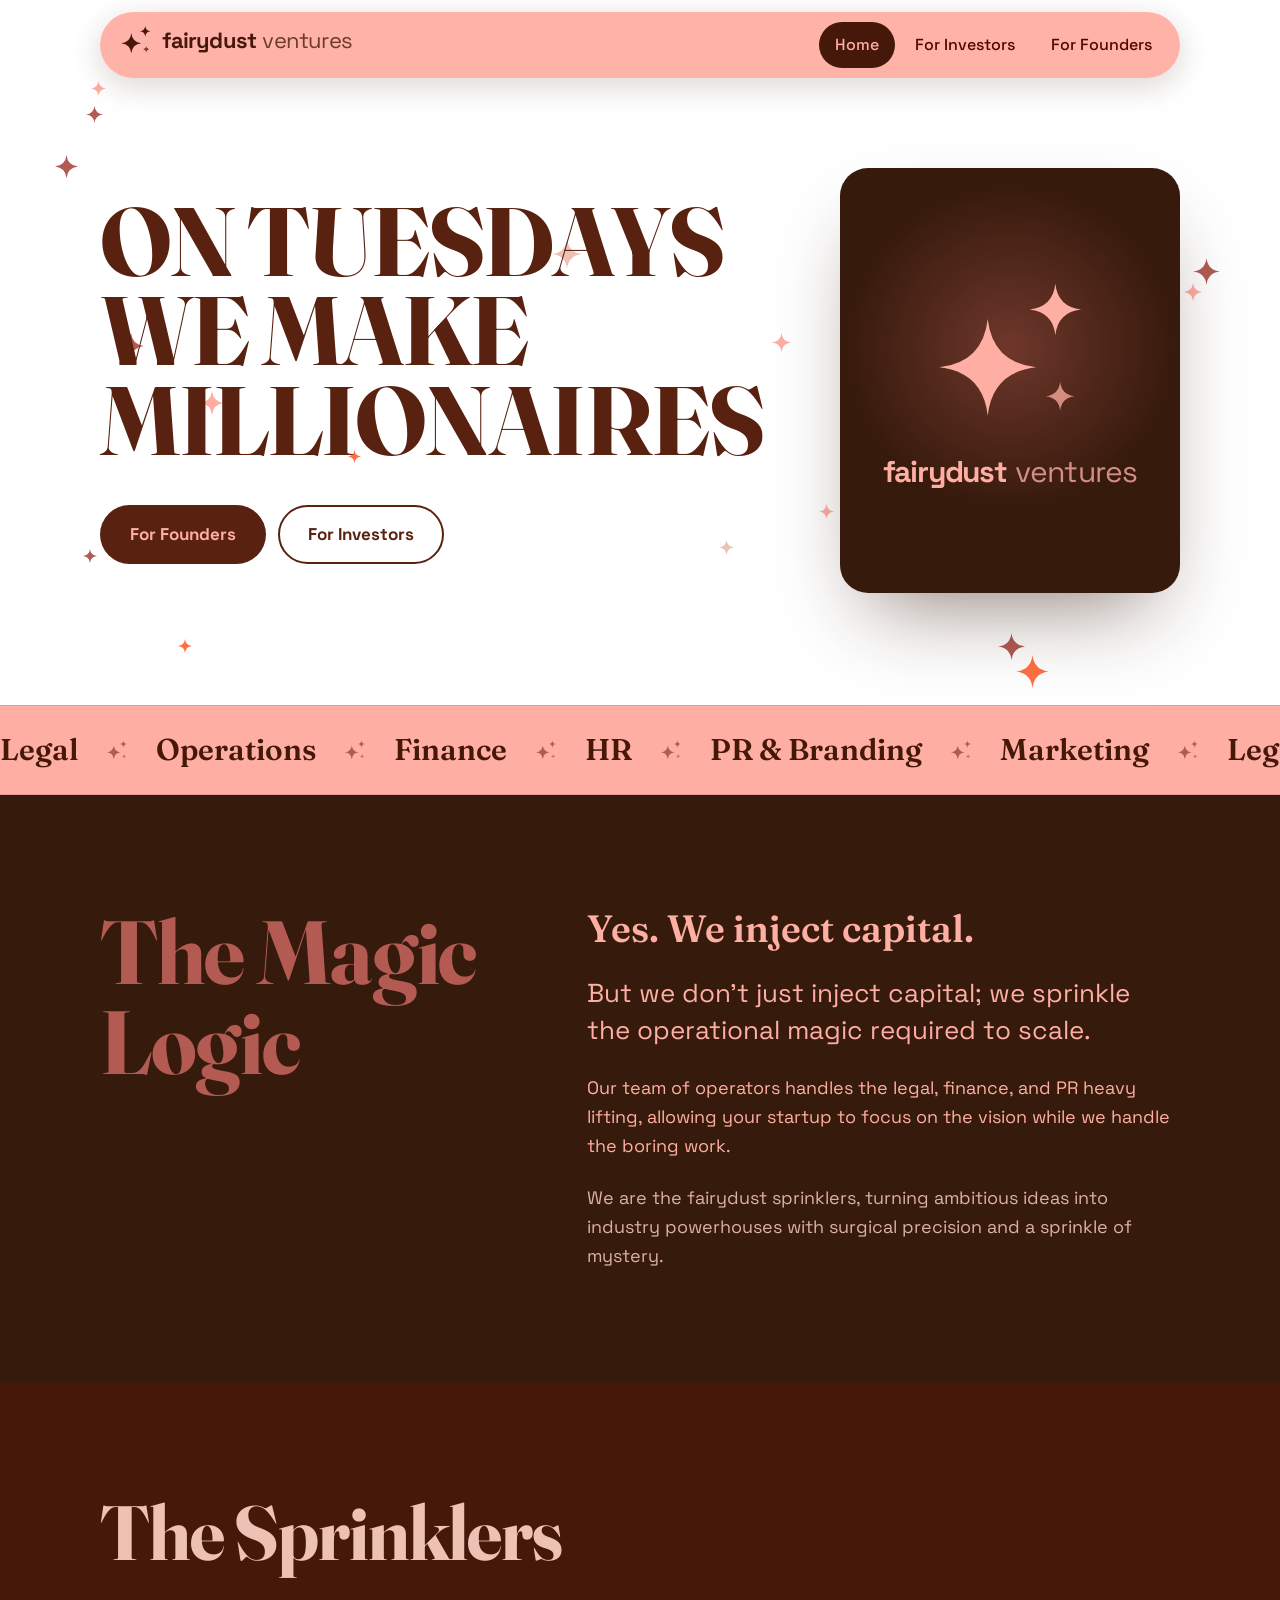
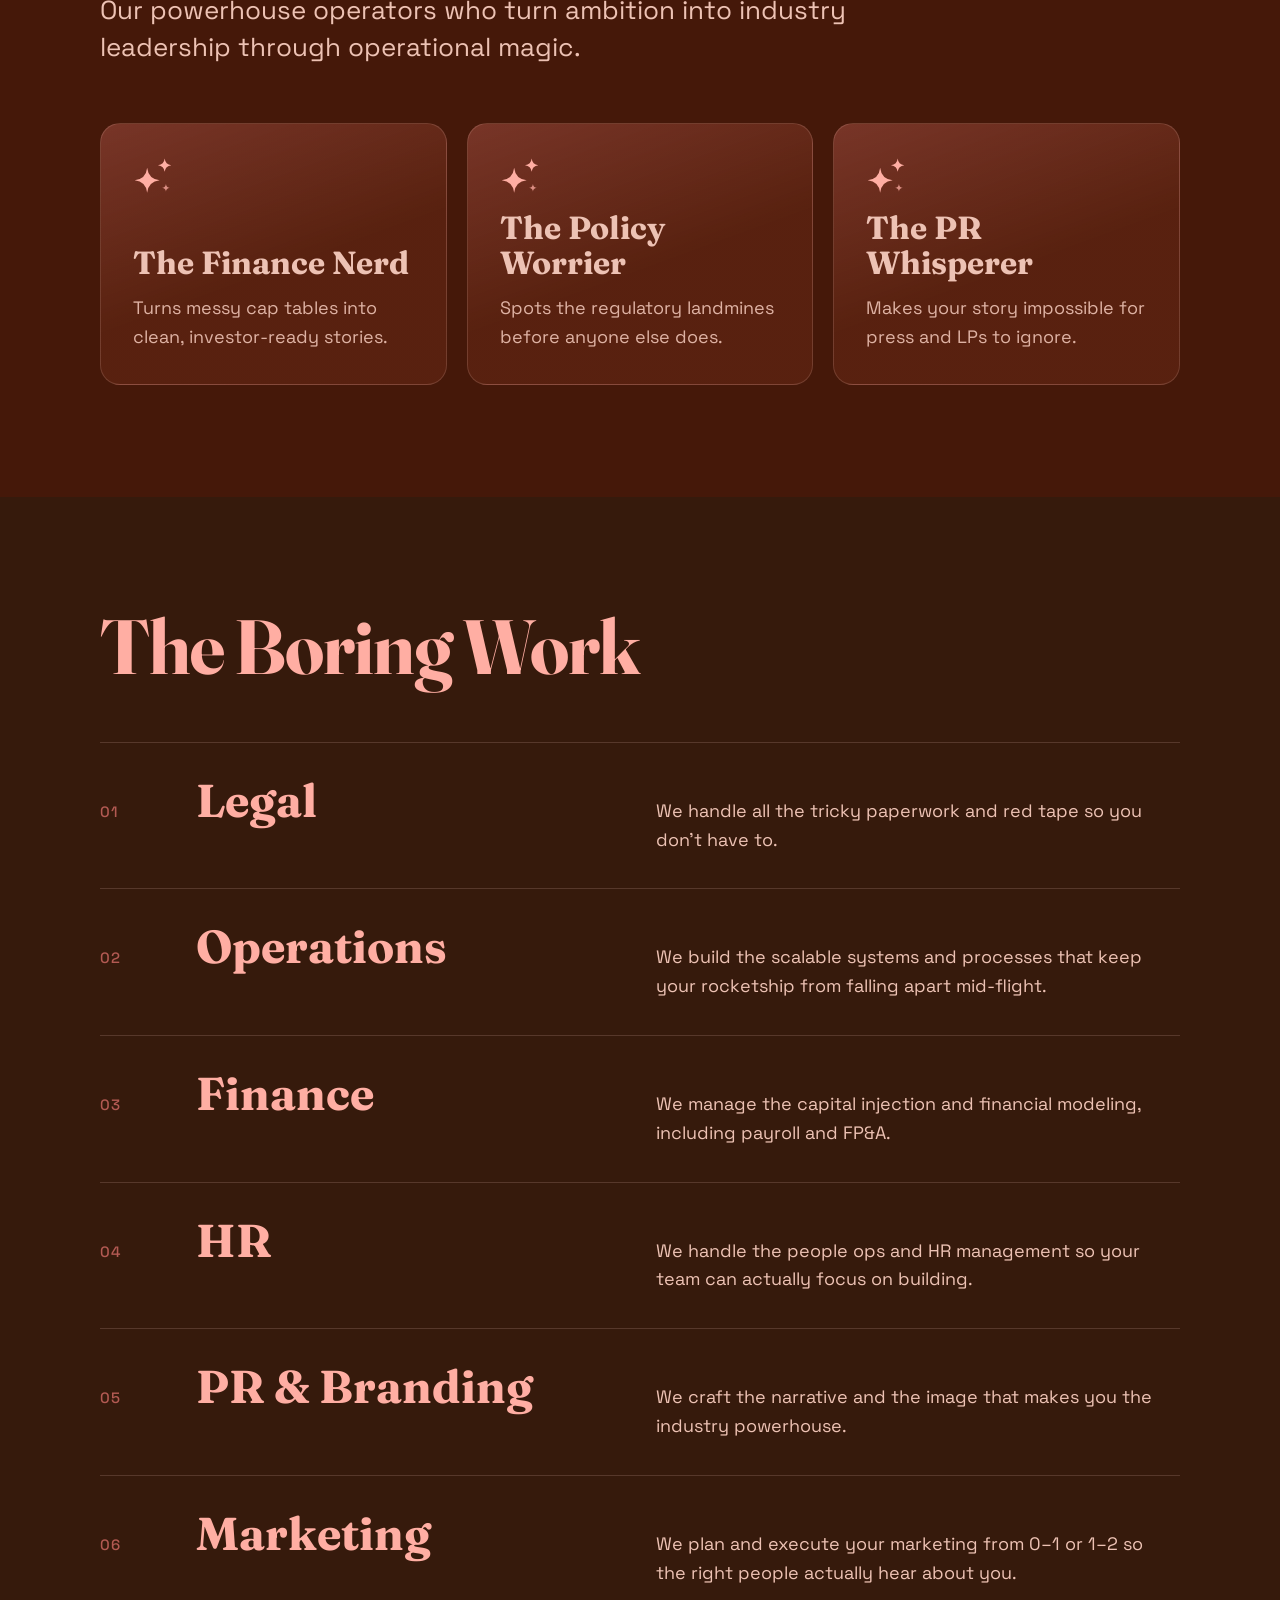
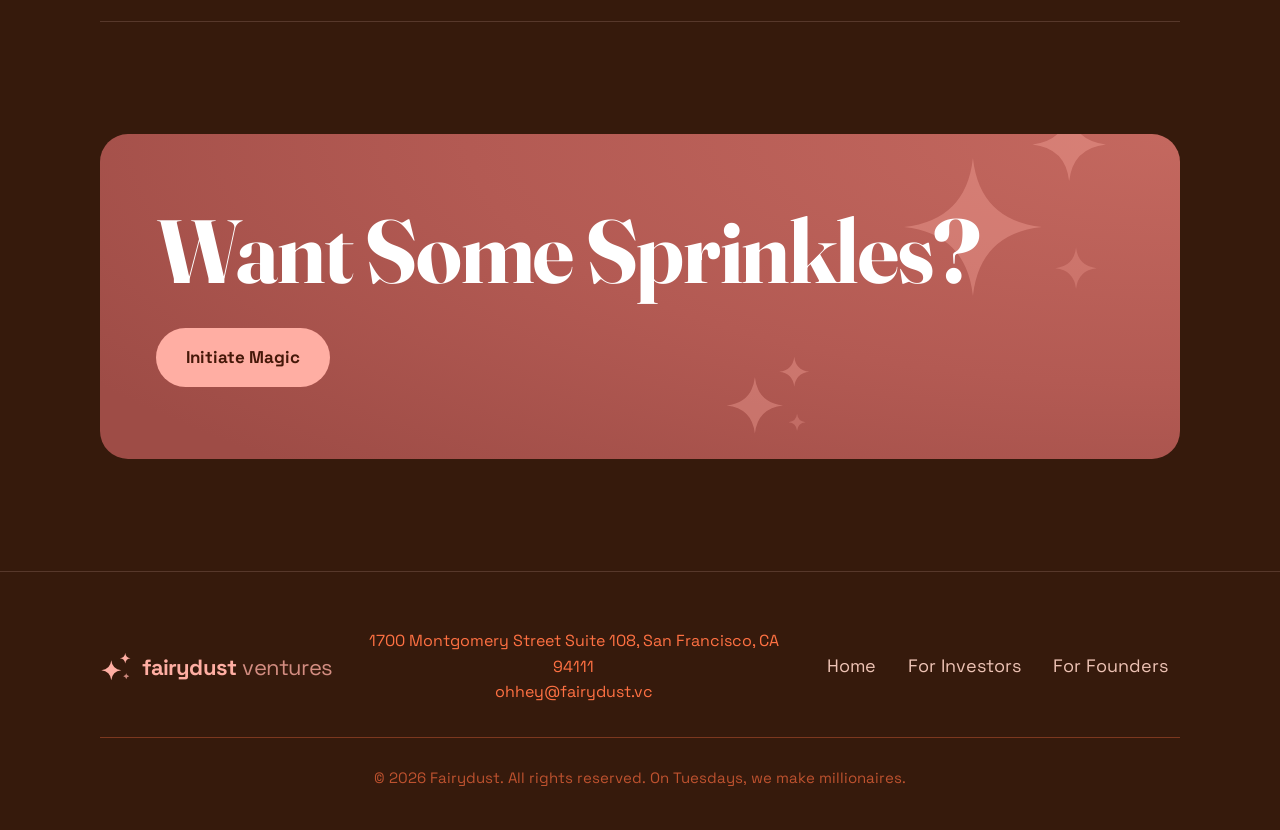
==== index.html @ a84d710e "Hero: replace decorative tile with a clear logo card Co-Authored-By: Claude Opus 5.5 <noreply@anthro" ====
<!doctype html>
<html lang="en">
<head>
  <meta charset="utf-8" />
  <meta name="viewport" content="width=device-width, initial-scale=1, viewport-fit=cover" />
  <title>Home | fairydust ventures</title>
  <meta name="description" content="On Tuesdays we make millionaires. We inject capital and sprinkle the operational magic required to scale." />
  <meta name="theme-color" content="#ffaea3" />
  <meta property="og:title" content="Home | fairydust ventures" />
  <meta property="og:description" content="On Tuesdays we make millionaires. We inject capital and sprinkle the operational magic required to scale." />
  <link rel="icon" href="favicon.svg?v=653e0fa5" type="image/svg+xml" />
  <link rel="apple-touch-icon" href="apple-touch-icon.png" />
  <link rel="preconnect" href="https://fonts.googleapis.com" />
  <link rel="preconnect" href="https://fonts.gstatic.com" crossorigin />
  <link href="https://fonts.googleapis.com/css2?family=Fraunces:opsz,wght,SOFT,WONK@9..144,600..700,0..100,0..1&family=Space+Grotesk:wght@400;500;700&display=swap" rel="stylesheet" />
  <link rel="stylesheet" href="styles.css?v=5635c90c" />
  <script>document.documentElement.classList.add("js")</script>
</head>
<body>
  <header class="nav">
    <div class="wrap">
      <div class="nav-pill">
        <a href="/" aria-label="fairydust ventures home"><span class="logo"><svg class="mark" viewBox="0 0 48 48" fill="currentColor" aria-hidden="true"><path d="M17 14Q18.50 27.50 32 29Q18.50 30.50 17 44Q15.50 30.50 2 29Q15.50 27.50 17 14Z"/><path d="M38 3Q38.80 10.20 46 11Q38.80 11.80 38 19Q37.20 11.80 30 11Q37.20 10.20 38 3Z"/><path d="M39.5 33.5Q39.95 37.55 44.0 38Q39.95 38.45 39.5 42.5Q39.05 38.45 35.0 38Q39.05 37.55 39.5 33.5Z" opacity=".75"/></svg><span class="wm">fairydust<span class="wm-v">ventures</span></span></span></a>
        <button class="menu-toggle" aria-label="Open menu" aria-expanded="false" aria-controls="menu"><svg viewBox="0 0 24 24" fill="none" stroke="currentColor" stroke-width="2.2" stroke-linecap="round" aria-hidden="true"><path d="M4 7h16M4 12h16M4 17h16"/></svg></button>
        <nav class="nav-links" id="menu">
          <a href="/" aria-current="page">Home</a>
          <a href="investors">For Investors</a>
          <a href="founders">For Founders</a>
        </nav>
      </div>
    </div>
  </header>

  <main>
    <section class="hero" data-sparkle>
      <div class="hero-sparkles" aria-hidden="true"><span class="hs" style="left:6.5%;top:77.9%;--s:14px;--c:var(--rose);--d:7.1s;--dl:-1.5s;--dx:-12px;--dy:-15px"><svg viewBox="-10 -10 20 20" fill="currentColor"><path d="M0 -10Q1.00 -1.00 10 0Q1.00 1.00 0 10Q-1.00 1.00 -10 0Q-1.00 -1.00 0 -10Z"/></svg></span><span class="hs" style="left:6.7%;top:15.1%;--s:17px;--c:var(--rose);--d:5.8s;--dl:-2.8s;--dx:13px;--dy:-21px"><svg viewBox="-10 -10 20 20" fill="currentColor"><path d="M0 -10Q1.00 -1.00 10 0Q1.00 1.00 0 10Q-1.00 1.00 -10 0Q-1.00 -1.00 0 -10Z"/></svg></span><span class="hs" style="left:15.6%;top:55.4%;--s:24px;--c:var(--pink);--d:3.9s;--dl:-4.0s;--dx:-9px;--dy:-20px"><svg viewBox="-10 -10 20 20" fill="currentColor"><path d="M0 -10Q1.00 -1.00 10 0Q1.00 1.00 0 10Q-1.00 1.00 -10 0Q-1.00 -1.00 0 -10Z"/></svg></span><span class="hs" style="left:79.3%;top:65.2%;--s:21px;--c:var(--orange);--d:5.4s;--dl:-6.5s;--dx:-4px;--dy:-18px"><svg viewBox="-10 -10 20 20" fill="currentColor"><path d="M0 -10Q1.00 -1.00 10 0Q1.00 1.00 0 10Q-1.00 1.00 -10 0Q-1.00 -1.00 0 -10Z"/></svg></span><span class="hs" style="left:88.5%;top:51.3%;--s:31px;--c:var(--blush);--d:4.7s;--dl:-6.9s;--dx:-11px;--dy:-15px"><svg viewBox="-10 -10 20 20" fill="currentColor"><path d="M0 -10Q1.00 -1.00 10 0Q1.00 1.00 0 10Q-1.00 1.00 -10 0Q-1.00 -1.00 0 -10Z"/></svg></span><span class="hs" style="left:13.9%;top:90.6%;--s:14px;--c:var(--orange);--d:4.9s;--dl:-2.5s;--dx:-0px;--dy:-9px"><svg viewBox="-10 -10 20 20" fill="currentColor"><path d="M0 -10Q1.00 -1.00 10 0Q1.00 1.00 0 10Q-1.00 1.00 -10 0Q-1.00 -1.00 0 -10Z"/></svg></span><span class="hs" style="left:27.2%;top:63.8%;--s:13px;--c:var(--orange);--d:6.1s;--dl:-7.0s;--dx:9px;--dy:-17px"><svg viewBox="-10 -10 20 20" fill="currentColor"><path d="M0 -10Q1.00 -1.00 10 0Q1.00 1.00 0 10Q-1.00 1.00 -10 0Q-1.00 -1.00 0 -10Z"/></svg></span><span class="hs" style="left:83.8%;top:36.0%;--s:25px;--c:var(--blush);--d:3.7s;--dl:-5.4s;--dx:-10px;--dy:-18px"><svg viewBox="-10 -10 20 20" fill="currentColor"><path d="M0 -10Q1.00 -1.00 10 0Q1.00 1.00 0 10Q-1.00 1.00 -10 0Q-1.00 -1.00 0 -10Z"/></svg></span><span class="hs" style="left:92.5%;top:40.1%;--s:18px;--c:var(--pink);--d:6.8s;--dl:-6.0s;--dx:-6px;--dy:-15px"><svg viewBox="-10 -10 20 20" fill="currentColor"><path d="M0 -10Q1.00 -1.00 10 0Q1.00 1.00 0 10Q-1.00 1.00 -10 0Q-1.00 -1.00 0 -10Z"/></svg></span><span class="hs" style="left:7.1%;top:11.5%;--s:15px;--c:var(--pink);--d:3.5s;--dl:-5.8s;--dx:-9px;--dy:-17px"><svg viewBox="-10 -10 20 20" fill="currentColor"><path d="M0 -10Q1.00 -1.00 10 0Q1.00 1.00 0 10Q-1.00 1.00 -10 0Q-1.00 -1.00 0 -10Z"/></svg></span><span class="hs" style="left:78.0%;top:89.8%;--s:27px;--c:var(--rose);--d:5.3s;--dl:-6.1s;--dx:13px;--dy:-11px"><svg viewBox="-10 -10 20 20" fill="currentColor"><path d="M0 -10Q1.00 -1.00 10 0Q1.00 1.00 0 10Q-1.00 1.00 -10 0Q-1.00 -1.00 0 -10Z"/></svg></span><span class="hs" style="left:72.1%;top:61.1%;--s:13px;--c:var(--rose);--d:7.4s;--dl:-3.1s;--dx:-11px;--dy:-12px"><svg viewBox="-10 -10 20 20" fill="currentColor"><path d="M0 -10Q1.00 -1.00 10 0Q1.00 1.00 0 10Q-1.00 1.00 -10 0Q-1.00 -1.00 0 -10Z"/></svg></span><span class="hs" style="left:79.4%;top:59.2%;--s:14px;--c:var(--pink);--d:6.0s;--dl:-1.0s;--dx:-7px;--dy:-16px"><svg viewBox="-10 -10 20 20" fill="currentColor"><path d="M0 -10Q1.00 -1.00 10 0Q1.00 1.00 0 10Q-1.00 1.00 -10 0Q-1.00 -1.00 0 -10Z"/></svg></span><span class="hs" style="left:60.3%;top:47.2%;--s:19px;--c:var(--pink);--d:3.9s;--dl:-2.4s;--dx:-7px;--dy:-9px"><svg viewBox="-10 -10 20 20" fill="currentColor"><path d="M0 -10Q1.00 -1.00 10 0Q1.00 1.00 0 10Q-1.00 1.00 -10 0Q-1.00 -1.00 0 -10Z"/></svg></span><span class="hs" style="left:93.2%;top:36.6%;--s:27px;--c:var(--rose);--d:6.5s;--dl:-2.1s;--dx:4px;--dy:-21px"><svg viewBox="-10 -10 20 20" fill="currentColor"><path d="M0 -10Q1.00 -1.00 10 0Q1.00 1.00 0 10Q-1.00 1.00 -10 0Q-1.00 -1.00 0 -10Z"/></svg></span><span class="hs" style="left:77.3%;top:73.5%;--s:24px;--c:var(--orange);--d:6.0s;--dl:-4.3s;--dx:8px;--dy:-10px"><svg viewBox="-10 -10 20 20" fill="currentColor"><path d="M0 -10Q1.00 -1.00 10 0Q1.00 1.00 0 10Q-1.00 1.00 -10 0Q-1.00 -1.00 0 -10Z"/></svg></span><span class="hs" style="left:4.3%;top:22.0%;--s:23px;--c:var(--rose);--d:7.5s;--dl:-5.5s;--dx:-1px;--dy:-19px"><svg viewBox="-10 -10 20 20" fill="currentColor"><path d="M0 -10Q1.00 -1.00 10 0Q1.00 1.00 0 10Q-1.00 1.00 -10 0Q-1.00 -1.00 0 -10Z"/></svg></span><span class="hs" style="left:79.4%;top:92.9%;--s:33px;--c:var(--orange);--d:3.8s;--dl:-0.7s;--dx:-1px;--dy:-17px"><svg viewBox="-10 -10 20 20" fill="currentColor"><path d="M0 -10Q1.00 -1.00 10 0Q1.00 1.00 0 10Q-1.00 1.00 -10 0Q-1.00 -1.00 0 -10Z"/></svg></span><span class="hs" style="left:9.2%;top:47.2%;--s:26px;--c:var(--rose);--d:6.8s;--dl:-0.8s;--dx:-3px;--dy:-11px"><svg viewBox="-10 -10 20 20" fill="currentColor"><path d="M0 -10Q1.00 -1.00 10 0Q1.00 1.00 0 10Q-1.00 1.00 -10 0Q-1.00 -1.00 0 -10Z"/></svg></span><span class="hs" style="left:43.1%;top:33.9%;--s:30px;--c:var(--blush);--d:5.4s;--dl:-5.2s;--dx:-12px;--dy:-19px"><svg viewBox="-10 -10 20 20" fill="currentColor"><path d="M0 -10Q1.00 -1.00 10 0Q1.00 1.00 0 10Q-1.00 1.00 -10 0Q-1.00 -1.00 0 -10Z"/></svg></span><span class="hs" style="left:56.2%;top:76.6%;--s:15px;--c:var(--blush);--d:6.1s;--dl:-2.5s;--dx:1px;--dy:-20px"><svg viewBox="-10 -10 20 20" fill="currentColor"><path d="M0 -10Q1.00 -1.00 10 0Q1.00 1.00 0 10Q-1.00 1.00 -10 0Q-1.00 -1.00 0 -10Z"/></svg></span><span class="hs" style="left:64.0%;top:71.5%;--s:15px;--c:var(--pink);--d:6.8s;--dl:-1.5s;--dx:-7px;--dy:-17px"><svg viewBox="-10 -10 20 20" fill="currentColor"><path d="M0 -10Q1.00 -1.00 10 0Q1.00 1.00 0 10Q-1.00 1.00 -10 0Q-1.00 -1.00 0 -10Z"/></svg></span></div>
      <div class="wrap hero-grid">
        <div class="hero-copy">
          <h1>On Tuesdays<br />we make<br /><span class="shimmer">millionaires</span></h1>
          <div class="hero-ctas">
            <a href="founders" class="btn btn-brown">For Founders</a>
            <a href="investors" class="btn btn-outline">For Investors</a>
          </div>
        </div>
        <div class="hero-mark" aria-hidden="true">
          <span class="mark-lg"><svg class="mark" viewBox="0 0 48 48" fill="currentColor" aria-hidden="true"><path d="M17 14Q18.50 27.50 32 29Q18.50 30.50 17 44Q15.50 30.50 2 29Q15.50 27.50 17 14Z"/><path d="M38 3Q38.80 10.20 46 11Q38.80 11.80 38 19Q37.20 11.80 30 11Q37.20 10.20 38 3Z"/><path d="M39.5 33.5Q39.95 37.55 44.0 38Q39.95 38.45 39.5 42.5Q39.05 38.45 35.0 38Q39.05 37.55 39.5 33.5Z" opacity=".75"/></svg></span>
          <span class="wordmark-lg"><span class="wm">fairydust<span class="wm-v">ventures</span></span></span>
        </div>
      </div>
    </section>

    <div class="marquee" aria-hidden="true"><div class="marquee-track"><span>Legal</span><i><svg class="mark" viewBox="0 0 48 48" fill="currentColor" aria-hidden="true"><path d="M17 14Q18.50 27.50 32 29Q18.50 30.50 17 44Q15.50 30.50 2 29Q15.50 27.50 17 14Z"/><path d="M38 3Q38.80 10.20 46 11Q38.80 11.80 38 19Q37.20 11.80 30 11Q37.20 10.20 38 3Z"/><path d="M39.5 33.5Q39.95 37.55 44.0 38Q39.95 38.45 39.5 42.5Q39.05 38.45 35.0 38Q39.05 37.55 39.5 33.5Z" opacity=".75"/></svg></i><span>Operations</span><i><svg class="mark" viewBox="0 0 48 48" fill="currentColor" aria-hidden="true"><path d="M17 14Q18.50 27.50 32 29Q18.50 30.50 17 44Q15.50 30.50 2 29Q15.50 27.50 17 14Z"/><path d="M38 3Q38.80 10.20 46 11Q38.80 11.80 38 19Q37.20 11.80 30 11Q37.20 10.20 38 3Z"/><path d="M39.5 33.5Q39.95 37.55 44.0 38Q39.95 38.45 39.5 42.5Q39.05 38.45 35.0 38Q39.05 37.55 39.5 33.5Z" opacity=".75"/></svg></i><span>Finance</span><i><svg class="mark" viewBox="0 0 48 48" fill="currentColor" aria-hidden="true"><path d="M17 14Q18.50 27.50 32 29Q18.50 30.50 17 44Q15.50 30.50 2 29Q15.50 27.50 17 14Z"/><path d="M38 3Q38.80 10.20 46 11Q38.80 11.80 38 19Q37.20 11.80 30 11Q37.20 10.20 38 3Z"/><path d="M39.5 33.5Q39.95 37.55 44.0 38Q39.95 38.45 39.5 42.5Q39.05 38.45 35.0 38Q39.05 37.55 39.5 33.5Z" opacity=".75"/></svg></i><span>HR</span><i><svg class="mark" viewBox="0 0 48 48" fill="currentColor" aria-hidden="true"><path d="M17 14Q18.50 27.50 32 29Q18.50 30.50 17 44Q15.50 30.50 2 29Q15.50 27.50 17 14Z"/><path d="M38 3Q38.80 10.20 46 11Q38.80 11.80 38 19Q37.20 11.80 30 11Q37.20 10.20 38 3Z"/><path d="M39.5 33.5Q39.95 37.55 44.0 38Q39.95 38.45 39.5 42.5Q39.05 38.45 35.0 38Q39.05 37.55 39.5 33.5Z" opacity=".75"/></svg></i><span>PR &amp; Branding</span><i><svg class="mark" viewBox="0 0 48 48" fill="currentColor" aria-hidden="true"><path d="M17 14Q18.50 27.50 32 29Q18.50 30.50 17 44Q15.50 30.50 2 29Q15.50 27.50 17 14Z"/><path d="M38 3Q38.80 10.20 46 11Q38.80 11.80 38 19Q37.20 11.80 30 11Q37.20 10.20 38 3Z"/><path d="M39.5 33.5Q39.95 37.55 44.0 38Q39.95 38.45 39.5 42.5Q39.05 38.45 35.0 38Q39.05 37.55 39.5 33.5Z" opacity=".75"/></svg></i><span>Marketing</span><i><svg class="mark" viewBox="0 0 48 48" fill="currentColor" aria-hidden="true"><path d="M17 14Q18.50 27.50 32 29Q18.50 30.50 17 44Q15.50 30.50 2 29Q15.50 27.50 17 14Z"/><path d="M38 3Q38.80 10.20 46 11Q38.80 11.80 38 19Q37.20 11.80 30 11Q37.20 10.20 38 3Z"/><path d="M39.5 33.5Q39.95 37.55 44.0 38Q39.95 38.45 39.5 42.5Q39.05 38.45 35.0 38Q39.05 37.55 39.5 33.5Z" opacity=".75"/></svg></i><span>Legal</span><i><svg class="mark" viewBox="0 0 48 48" fill="currentColor" aria-hidden="true"><path d="M17 14Q18.50 27.50 32 29Q18.50 30.50 17 44Q15.50 30.50 2 29Q15.50 27.50 17 14Z"/><path d="M38 3Q38.80 10.20 46 11Q38.80 11.80 38 19Q37.20 11.80 30 11Q37.20 10.20 38 3Z"/><path d="M39.5 33.5Q39.95 37.55 44.0 38Q39.95 38.45 39.5 42.5Q39.05 38.45 35.0 38Q39.05 37.55 39.5 33.5Z" opacity=".75"/></svg></i><span>Operations</span><i><svg class="mark" viewBox="0 0 48 48" fill="currentColor" aria-hidden="true"><path d="M17 14Q18.50 27.50 32 29Q18.50 30.50 17 44Q15.50 30.50 2 29Q15.50 27.50 17 14Z"/><path d="M38 3Q38.80 10.20 46 11Q38.80 11.80 38 19Q37.20 11.80 30 11Q37.20 10.20 38 3Z"/><path d="M39.5 33.5Q39.95 37.55 44.0 38Q39.95 38.45 39.5 42.5Q39.05 38.45 35.0 38Q39.05 37.55 39.5 33.5Z" opacity=".75"/></svg></i><span>Finance</span><i><svg class="mark" viewBox="0 0 48 48" fill="currentColor" aria-hidden="true"><path d="M17 14Q18.50 27.50 32 29Q18.50 30.50 17 44Q15.50 30.50 2 29Q15.50 27.50 17 14Z"/><path d="M38 3Q38.80 10.20 46 11Q38.80 11.80 38 19Q37.20 11.80 30 11Q37.20 10.20 38 3Z"/><path d="M39.5 33.5Q39.95 37.55 44.0 38Q39.95 38.45 39.5 42.5Q39.05 38.45 35.0 38Q39.05 37.55 39.5 33.5Z" opacity=".75"/></svg></i><span>HR</span><i><svg class="mark" viewBox="0 0 48 48" fill="currentColor" aria-hidden="true"><path d="M17 14Q18.50 27.50 32 29Q18.50 30.50 17 44Q15.50 30.50 2 29Q15.50 27.50 17 14Z"/><path d="M38 3Q38.80 10.20 46 11Q38.80 11.80 38 19Q37.20 11.80 30 11Q37.20 10.20 38 3Z"/><path d="M39.5 33.5Q39.95 37.55 44.0 38Q39.95 38.45 39.5 42.5Q39.05 38.45 35.0 38Q39.05 37.55 39.5 33.5Z" opacity=".75"/></svg></i><span>PR &amp; Branding</span><i><svg class="mark" viewBox="0 0 48 48" fill="currentColor" aria-hidden="true"><path d="M17 14Q18.50 27.50 32 29Q18.50 30.50 17 44Q15.50 30.50 2 29Q15.50 27.50 17 14Z"/><path d="M38 3Q38.80 10.20 46 11Q38.80 11.80 38 19Q37.20 11.80 30 11Q37.20 10.20 38 3Z"/><path d="M39.5 33.5Q39.95 37.55 44.0 38Q39.95 38.45 39.5 42.5Q39.05 38.45 35.0 38Q39.05 37.55 39.5 33.5Z" opacity=".75"/></svg></i><span>Marketing</span><i><svg class="mark" viewBox="0 0 48 48" fill="currentColor" aria-hidden="true"><path d="M17 14Q18.50 27.50 32 29Q18.50 30.50 17 44Q15.50 30.50 2 29Q15.50 27.50 17 14Z"/><path d="M38 3Q38.80 10.20 46 11Q38.80 11.80 38 19Q37.20 11.80 30 11Q37.20 10.20 38 3Z"/><path d="M39.5 33.5Q39.95 37.55 44.0 38Q39.95 38.45 39.5 42.5Q39.05 38.45 35.0 38Q39.05 37.55 39.5 33.5Z" opacity=".75"/></svg></i><span>Legal</span><i><svg class="mark" viewBox="0 0 48 48" fill="currentColor" aria-hidden="true"><path d="M17 14Q18.50 27.50 32 29Q18.50 30.50 17 44Q15.50 30.50 2 29Q15.50 27.50 17 14Z"/><path d="M38 3Q38.80 10.20 46 11Q38.80 11.80 38 19Q37.20 11.80 30 11Q37.20 10.20 38 3Z"/><path d="M39.5 33.5Q39.95 37.55 44.0 38Q39.95 38.45 39.5 42.5Q39.05 38.45 35.0 38Q39.05 37.55 39.5 33.5Z" opacity=".75"/></svg></i><span>Operations</span><i><svg class="mark" viewBox="0 0 48 48" fill="currentColor" aria-hidden="true"><path d="M17 14Q18.50 27.50 32 29Q18.50 30.50 17 44Q15.50 30.50 2 29Q15.50 27.50 17 14Z"/><path d="M38 3Q38.80 10.20 46 11Q38.80 11.80 38 19Q37.20 11.80 30 11Q37.20 10.20 38 3Z"/><path d="M39.5 33.5Q39.95 37.55 44.0 38Q39.95 38.45 39.5 42.5Q39.05 38.45 35.0 38Q39.05 37.55 39.5 33.5Z" opacity=".75"/></svg></i><span>Finance</span><i><svg class="mark" viewBox="0 0 48 48" fill="currentColor" aria-hidden="true"><path d="M17 14Q18.50 27.50 32 29Q18.50 30.50 17 44Q15.50 30.50 2 29Q15.50 27.50 17 14Z"/><path d="M38 3Q38.80 10.20 46 11Q38.80 11.80 38 19Q37.20 11.80 30 11Q37.20 10.20 38 3Z"/><path d="M39.5 33.5Q39.95 37.55 44.0 38Q39.95 38.45 39.5 42.5Q39.05 38.45 35.0 38Q39.05 37.55 39.5 33.5Z" opacity=".75"/></svg></i><span>HR</span><i><svg class="mark" viewBox="0 0 48 48" fill="currentColor" aria-hidden="true"><path d="M17 14Q18.50 27.50 32 29Q18.50 30.50 17 44Q15.50 30.50 2 29Q15.50 27.50 17 14Z"/><path d="M38 3Q38.80 10.20 46 11Q38.80 11.80 38 19Q37.20 11.80 30 11Q37.20 10.20 38 3Z"/><path d="M39.5 33.5Q39.95 37.55 44.0 38Q39.95 38.45 39.5 42.5Q39.05 38.45 35.0 38Q39.05 37.55 39.5 33.5Z" opacity=".75"/></svg></i><span>PR &amp; Branding</span><i><svg class="mark" viewBox="0 0 48 48" fill="currentColor" aria-hidden="true"><path d="M17 14Q18.50 27.50 32 29Q18.50 30.50 17 44Q15.50 30.50 2 29Q15.50 27.50 17 14Z"/><path d="M38 3Q38.80 10.20 46 11Q38.80 11.80 38 19Q37.20 11.80 30 11Q37.20 10.20 38 3Z"/><path d="M39.5 33.5Q39.95 37.55 44.0 38Q39.95 38.45 39.5 42.5Q39.05 38.45 35.0 38Q39.05 37.55 39.5 33.5Z" opacity=".75"/></svg></i><span>Marketing</span><i><svg class="mark" viewBox="0 0 48 48" fill="currentColor" aria-hidden="true"><path d="M17 14Q18.50 27.50 32 29Q18.50 30.50 17 44Q15.50 30.50 2 29Q15.50 27.50 17 14Z"/><path d="M38 3Q38.80 10.20 46 11Q38.80 11.80 38 19Q37.20 11.80 30 11Q37.20 10.20 38 3Z"/><path d="M39.5 33.5Q39.95 37.55 44.0 38Q39.95 38.45 39.5 42.5Q39.05 38.45 35.0 38Q39.05 37.55 39.5 33.5Z" opacity=".75"/></svg></i><span>Legal</span><i><svg class="mark" viewBox="0 0 48 48" fill="currentColor" aria-hidden="true"><path d="M17 14Q18.50 27.50 32 29Q18.50 30.50 17 44Q15.50 30.50 2 29Q15.50 27.50 17 14Z"/><path d="M38 3Q38.80 10.20 46 11Q38.80 11.80 38 19Q37.20 11.80 30 11Q37.20 10.20 38 3Z"/><path d="M39.5 33.5Q39.95 37.55 44.0 38Q39.95 38.45 39.5 42.5Q39.05 38.45 35.0 38Q39.05 37.55 39.5 33.5Z" opacity=".75"/></svg></i><span>Operations</span><i><svg class="mark" viewBox="0 0 48 48" fill="currentColor" aria-hidden="true"><path d="M17 14Q18.50 27.50 32 29Q18.50 30.50 17 44Q15.50 30.50 2 29Q15.50 27.50 17 14Z"/><path d="M38 3Q38.80 10.20 46 11Q38.80 11.80 38 19Q37.20 11.80 30 11Q37.20 10.20 38 3Z"/><path d="M39.5 33.5Q39.95 37.55 44.0 38Q39.95 38.45 39.5 42.5Q39.05 38.45 35.0 38Q39.05 37.55 39.5 33.5Z" opacity=".75"/></svg></i><span>Finance</span><i><svg class="mark" viewBox="0 0 48 48" fill="currentColor" aria-hidden="true"><path d="M17 14Q18.50 27.50 32 29Q18.50 30.50 17 44Q15.50 30.50 2 29Q15.50 27.50 17 14Z"/><path d="M38 3Q38.80 10.20 46 11Q38.80 11.80 38 19Q37.20 11.80 30 11Q37.20 10.20 38 3Z"/><path d="M39.5 33.5Q39.95 37.55 44.0 38Q39.95 38.45 39.5 42.5Q39.05 38.45 35.0 38Q39.05 37.55 39.5 33.5Z" opacity=".75"/></svg></i><span>HR</span><i><svg class="mark" viewBox="0 0 48 48" fill="currentColor" aria-hidden="true"><path d="M17 14Q18.50 27.50 32 29Q18.50 30.50 17 44Q15.50 30.50 2 29Q15.50 27.50 17 14Z"/><path d="M38 3Q38.80 10.20 46 11Q38.80 11.80 38 19Q37.20 11.80 30 11Q37.20 10.20 38 3Z"/><path d="M39.5 33.5Q39.95 37.55 44.0 38Q39.95 38.45 39.5 42.5Q39.05 38.45 35.0 38Q39.05 37.55 39.5 33.5Z" opacity=".75"/></svg></i><span>PR &amp; Branding</span><i><svg class="mark" viewBox="0 0 48 48" fill="currentColor" aria-hidden="true"><path d="M17 14Q18.50 27.50 32 29Q18.50 30.50 17 44Q15.50 30.50 2 29Q15.50 27.50 17 14Z"/><path d="M38 3Q38.80 10.20 46 11Q38.80 11.80 38 19Q37.20 11.80 30 11Q37.20 10.20 38 3Z"/><path d="M39.5 33.5Q39.95 37.55 44.0 38Q39.95 38.45 39.5 42.5Q39.05 38.45 35.0 38Q39.05 37.55 39.5 33.5Z" opacity=".75"/></svg></i><span>Marketing</span><i><svg class="mark" viewBox="0 0 48 48" fill="currentColor" aria-hidden="true"><path d="M17 14Q18.50 27.50 32 29Q18.50 30.50 17 44Q15.50 30.50 2 29Q15.50 27.50 17 14Z"/><path d="M38 3Q38.80 10.20 46 11Q38.80 11.80 38 19Q37.20 11.80 30 11Q37.20 10.20 38 3Z"/><path d="M39.5 33.5Q39.95 37.55 44.0 38Q39.95 38.45 39.5 42.5Q39.05 38.45 35.0 38Q39.05 37.55 39.5 33.5Z" opacity=".75"/></svg></i></div></div>

    <section class="magic" id="magic">
      <div class="wrap magic-grid">
        <h2 class="h2 reveal">The Magic Logic</h2>
        <div class="magic-body reveal">
          <p class="first">Yes. We inject capital.</p>
          <p class="lead">But we don't just inject capital; we sprinkle the operational magic required to scale.</p>
          <p>Our team of operators handles the legal, finance, and PR heavy lifting, allowing your startup to focus on the vision while we handle the boring work.</p>
          <p class="quiet">We are the fairydust sprinklers, turning ambitious ideas into industry powerhouses with surgical precision and a sprinkle of mystery.</p>
        </div>
      </div>
    </section>

    <section class="sprinklers" id="sprinklers">
      <div class="wrap">
        <div class="section-head reveal">
          <h2 class="h2">The Sprinklers</h2>
          <p class="lead">Our powerhouse operators who turn ambition into industry leadership through operational magic.</p>
        </div>
        <div class="team">
          <article class="member reveal"><span class="spark"><svg class="mark" viewBox="0 0 48 48" fill="currentColor" aria-hidden="true"><path d="M17 14Q18.50 27.50 32 29Q18.50 30.50 17 44Q15.50 30.50 2 29Q15.50 27.50 17 14Z"/><path d="M38 3Q38.80 10.20 46 11Q38.80 11.80 38 19Q37.20 11.80 30 11Q37.20 10.20 38 3Z"/><path d="M39.5 33.5Q39.95 37.55 44.0 38Q39.95 38.45 39.5 42.5Q39.05 38.45 35.0 38Q39.05 37.55 39.5 33.5Z" opacity=".75"/></svg></span><h3>The Finance Nerd</h3><p>Turns messy cap tables into clean, investor-ready stories.</p></article>
          <article class="member reveal"><span class="spark"><svg class="mark" viewBox="0 0 48 48" fill="currentColor" aria-hidden="true"><path d="M17 14Q18.50 27.50 32 29Q18.50 30.50 17 44Q15.50 30.50 2 29Q15.50 27.50 17 14Z"/><path d="M38 3Q38.80 10.20 46 11Q38.80 11.80 38 19Q37.20 11.80 30 11Q37.20 10.20 38 3Z"/><path d="M39.5 33.5Q39.95 37.55 44.0 38Q39.95 38.45 39.5 42.5Q39.05 38.45 35.0 38Q39.05 37.55 39.5 33.5Z" opacity=".75"/></svg></span><h3>The Policy Worrier</h3><p>Spots the regulatory landmines before anyone else does.</p></article>
          <article class="member reveal"><span class="spark"><svg class="mark" viewBox="0 0 48 48" fill="currentColor" aria-hidden="true"><path d="M17 14Q18.50 27.50 32 29Q18.50 30.50 17 44Q15.50 30.50 2 29Q15.50 27.50 17 14Z"/><path d="M38 3Q38.80 10.20 46 11Q38.80 11.80 38 19Q37.20 11.80 30 11Q37.20 10.20 38 3Z"/><path d="M39.5 33.5Q39.95 37.55 44.0 38Q39.95 38.45 39.5 42.5Q39.05 38.45 35.0 38Q39.05 37.55 39.5 33.5Z" opacity=".75"/></svg></span><h3>The PR Whisperer</h3><p>Makes your story impossible for press and LPs to ignore.</p></article>
        </div>
      </div>
    </section>

    <section class="boring" id="boring">
      <div class="wrap">
        <div class="section-head reveal"><h2 class="h2">The Boring Work</h2></div>
        <div class="work-list">
          <div class="work reveal"><span class="work-n">01</span><h3>Legal</h3><p>We handle all the tricky paperwork and red tape so you don’t have to.</p></div>
          <div class="work reveal"><span class="work-n">02</span><h3>Operations</h3><p>We build the scalable systems and processes that keep your rocketship from falling apart mid-flight.</p></div>
          <div class="work reveal"><span class="work-n">03</span><h3>Finance</h3><p>We manage the capital injection and financial modeling, including payroll and FP&amp;A.</p></div>
          <div class="work reveal"><span class="work-n">04</span><h3>HR</h3><p>We handle the people ops and HR management so your team can actually focus on building.</p></div>
          <div class="work reveal"><span class="work-n">05</span><h3>PR &amp; Branding</h3><p>We craft the narrative and the image that makes you the industry powerhouse.</p></div>
          <div class="work reveal"><span class="work-n">06</span><h3>Marketing</h3><p>We plan and execute your marketing from 0–1 or 1–2 so the right people actually hear about you.</p></div>
        </div>
      </div>
    </section>

    <section class="cta-sec">
      <div class="wrap">
        <div class="cta-card reveal">
          <span class="tw tw1" aria-hidden="true"><svg class="mark" viewBox="0 0 48 48" fill="currentColor" aria-hidden="true"><path d="M17 14Q18.50 27.50 32 29Q18.50 30.50 17 44Q15.50 30.50 2 29Q15.50 27.50 17 14Z"/><path d="M38 3Q38.80 10.20 46 11Q38.80 11.80 38 19Q37.20 11.80 30 11Q37.20 10.20 38 3Z"/><path d="M39.5 33.5Q39.95 37.55 44.0 38Q39.95 38.45 39.5 42.5Q39.05 38.45 35.0 38Q39.05 37.55 39.5 33.5Z" opacity=".75"/></svg></span><span class="tw tw2" aria-hidden="true"><svg class="mark" viewBox="0 0 48 48" fill="currentColor" aria-hidden="true"><path d="M17 14Q18.50 27.50 32 29Q18.50 30.50 17 44Q15.50 30.50 2 29Q15.50 27.50 17 14Z"/><path d="M38 3Q38.80 10.20 46 11Q38.80 11.80 38 19Q37.20 11.80 30 11Q37.20 10.20 38 3Z"/><path d="M39.5 33.5Q39.95 37.55 44.0 38Q39.95 38.45 39.5 42.5Q39.05 38.45 35.0 38Q39.05 37.55 39.5 33.5Z" opacity=".75"/></svg></span>
          <h2 class="h2">Want Some Sprinkles?</h2>
          <a href="founders" class="btn btn-pink">Initiate Magic</a>
        </div>
      </div>
    </section>
  </main>

  <footer>
    <div class="wrap">
      <div class="foot">
        <span class="logo"><svg class="mark" viewBox="0 0 48 48" fill="currentColor" aria-hidden="true"><path d="M17 14Q18.50 27.50 32 29Q18.50 30.50 17 44Q15.50 30.50 2 29Q15.50 27.50 17 14Z"/><path d="M38 3Q38.80 10.20 46 11Q38.80 11.80 38 19Q37.20 11.80 30 11Q37.20 10.20 38 3Z"/><path d="M39.5 33.5Q39.95 37.55 44.0 38Q39.95 38.45 39.5 42.5Q39.05 38.45 35.0 38Q39.05 37.55 39.5 33.5Z" opacity=".75"/></svg><span class="wm">fairydust<span class="wm-v">ventures</span></span></span>
        <div class="foot-info">
          1700 Montgomery Street Suite 108, San Francisco, CA 94111<br />
          <a href="mailto:ohhey@fairydust.vc">ohhey@fairydust.vc</a>
        </div>
        <nav class="foot-nav"><a href="/">Home</a><a href="investors">For Investors</a><a href="founders">For Founders</a></nav>
      </div>
      <p class="copyright">© 2026 Fairydust. All rights reserved. On Tuesdays, we make millionaires.</p>
    </div>
  </footer>
  <script src="main.js?v=64607a67" defer></script>
</body>
</html>
---- styles.css ----
/* Palette taken from the live fairydust.vc site */
:root {
  --white: #ffffff;
  --brown-900: #361a0c;
  --brown-800: #451809;
  --brown-700: #582110;
  --rose: #b35a53;
  --pink: #ffaea3;
  --blush: #edc2b4;
  --orange: #ff7143;
  --rust: #be522f;
  --maroon: #4f0600;

  --line-dark: rgba(237, 194, 180, 0.18);
  --radius: 20px;
  --max: 1120px;
  --display: "Fraunces", Georgia, serif;
  --sans: "Space Grotesk", system-ui, -apple-system, sans-serif;
  --gutter: 20px;
}

* { box-sizing: border-box; margin: 0; padding: 0; }
html { -webkit-text-size-adjust: 100%; scroll-behavior: smooth; scroll-padding-top: 96px; }
body {
  background: var(--brown-900);
  color: var(--blush);
  font-family: var(--sans);
  font-size: 18px;
  line-height: 1.6;
  -webkit-font-smoothing: antialiased;
  overflow-x: hidden;
  font-variation-settings: "WONK" 0, "SOFT" 0;
}
a { color: inherit; text-decoration: none; }
img, svg { display: block; max-width: 100%; }
.wrap { width: 100%; max-width: var(--max); margin: 0 auto; padding-left: max(var(--gutter), env(safe-area-inset-left)); padding-right: max(var(--gutter), env(safe-area-inset-right)); }

/* ---------- Logo ---------- */
.logo { display: inline-flex; align-items: center; gap: 10px; color: var(--pink); line-height: 1; white-space: nowrap; font-size: 22px; }
.logo svg { width: 1.45em; height: 1.45em; flex: none; }
.wm { font-family: var(--sans); font-weight: 700; letter-spacing: -0.04em; }
.wm-v { font-weight: 400; letter-spacing: -0.02em; margin-left: .28em; opacity: .78; }

/* ---------- Nav (pink pill, as on the original) ---------- */
.nav { position: fixed; top: 0; left: 0; right: 0; z-index: 50; padding: 12px 0; padding-top: max(12px, env(safe-area-inset-top)); }
.nav-pill {
  display: flex; align-items: center; justify-content: space-between; gap: 16px;
  background: rgba(255, 174, 163, 0.94);
  backdrop-filter: blur(10px); -webkit-backdrop-filter: blur(10px);
  border-radius: 999px; padding: 10px 12px 10px 20px;
  box-shadow: 0 8px 30px rgba(54, 26, 12, 0.18);
}
.nav .logo { color: var(--brown-800); }
.nav-links { display: flex; align-items: center; gap: 4px; }
.nav-links a {
  color: var(--maroon); font-size: 16px; font-weight: 500; padding: 10px 16px; border-radius: 999px;
  transition: background .2s;
}
.nav-links a:hover { background: rgba(79, 6, 0, 0.08); }
.nav-links a[aria-current="page"] { background: var(--brown-800); color: var(--pink); }
.menu-toggle {
  display: none; width: 44px; height: 44px; border: 0; border-radius: 50%;
  background: var(--brown-800); color: var(--pink); cursor: pointer;
  align-items: center; justify-content: center;
}
.menu-toggle svg { width: 20px; height: 20px; }

/* ---------- Buttons ---------- */
.btn {
  display: inline-flex; align-items: center; justify-content: center; gap: 10px;
  min-height: 52px; padding: 14px 28px; border-radius: 999px; border: 2px solid transparent;
  font-family: var(--sans); font-size: 17px; font-weight: 700; cursor: pointer;
  transition: transform .2s, background .2s, color .2s;
}
.btn:active { transform: scale(.98); }
.btn-pink { background: var(--pink); color: var(--brown-800); }
.btn-pink:hover { background: var(--blush); }
.btn-brown { background: var(--brown-700); color: var(--pink); }
.btn-brown:hover { background: var(--brown-800); }
.btn-outline { border-color: var(--brown-700); color: var(--brown-700); }
.btn-outline:hover { background: var(--brown-700); color: var(--pink); }

/* ---------- Hero (white, brown headline, as on the original) ---------- */
.hero { background: var(--white); color: var(--brown-700); padding: 168px 0 112px; position: relative; overflow: hidden; }
.hero-grid { display: grid; grid-template-columns: minmax(0, 1fr) 340px; gap: 56px; align-items: center; }
.hero h1 {
  font-family: var(--display); font-weight: 700; font-variation-settings: "opsz" 144, "WONK" 0, "SOFT" 0;
  font-size: min(14.2cqi, 132px); line-height: .92; letter-spacing: -0.02em; text-transform: uppercase;
}
.hero-copy { container-type: inline-size; min-width: 0; }
.hero-ctas { display: flex; flex-wrap: wrap; gap: 12px; margin-top: 40px; }
.hero-mark {
  position: relative; aspect-ratio: 4 / 5; border-radius: 28px; overflow: hidden;
  background:
    radial-gradient(70% 55% at 50% 42%, rgba(179, 90, 83, .45), transparent 70%),
    var(--brown-900);
  display: flex; flex-direction: column; align-items: center; justify-content: center; gap: 28px;
  padding: 32px; color: var(--pink);
  box-shadow: 0 40px 80px -30px rgba(54, 26, 12, .55);
}
.mark-lg { width: 56%; animation: glow 5s ease-in-out infinite; }
.mark-lg svg { width: 100%; height: auto; }
.wordmark-lg { font-size: 30px; line-height: 1; white-space: nowrap; }
@keyframes glow {
  0%, 100% { filter: drop-shadow(0 0 0 rgba(255, 174, 163, 0)); transform: scale(1); }
  50% { filter: drop-shadow(0 0 22px rgba(255, 174, 163, .45)); transform: scale(1.03); }
}

/* ---------- Sections ---------- */
section { padding: 112px 0; }
.h2 {
  font-family: var(--display); font-weight: 700; font-variation-settings: "opsz" 144, "WONK" 0, "SOFT" 0;
  font-size: clamp(40px, 6vw, 88px); line-height: 1; letter-spacing: -0.015em;
}
.lead { font-size: clamp(20px, 2.2vw, 26px); line-height: 1.45; }

/* Magic Logic */
.magic { background: var(--brown-900); color: var(--pink); }
.magic .h2 { color: var(--rose); }
.magic-grid { display: grid; grid-template-columns: 5fr 7fr; gap: 64px; align-items: start; }
.magic-body { display: flex; flex-direction: column; gap: 24px; }
.magic-body .first { font-family: var(--display); font-weight: 600; font-size: clamp(28px, 3vw, 38px); line-height: 1.15; color: var(--pink); }
.magic-body p { color: var(--pink); }
.magic-body p.quiet { color: var(--blush); opacity: .9; }

/* Sprinklers */
.sprinklers { background: var(--brown-800); color: var(--blush); }
.section-head { max-width: 760px; margin-bottom: 56px; display: flex; flex-direction: column; gap: 20px; }
.team { display: grid; grid-template-columns: repeat(3, 1fr); gap: 20px; }
.member {
  background: var(--brown-700); border: 1px solid var(--line-dark); border-radius: var(--radius);
  padding: 32px; display: flex; flex-direction: column; gap: 14px; min-height: 260px;
}
.member .spark { width: 40px; height: 40px; color: var(--pink); margin-bottom: auto; }
.member h3 { font-family: var(--display); font-weight: 700; font-size: 32px; line-height: 1.1; color: var(--blush); }
.member p { font-size: 18px; color: var(--blush); opacity: .9; }

/* Boring Work */
.boring { background: var(--brown-900); color: var(--pink); }
.boring .h2 { color: var(--pink); }

/* Sprinkles CTA card */
.cta-sec { background: var(--brown-900); padding-top: 0; }
.cta-card {
  background: var(--rose); color: var(--white); border-radius: 28px; padding: 72px 56px;
  display: flex; align-items: center; justify-content: space-between; gap: 32px; flex-wrap: wrap;
}
.cta-card .h2 { color: var(--white); }

/* ---------- Subpages ---------- */
.page-hero { background: var(--white); color: var(--brown-700); padding: 160px 0 96px; }
.page-hero h1 {
  font-family: var(--display); font-weight: 700; font-variation-settings: "opsz" 144, "WONK" 0, "SOFT" 0;
  font-size: clamp(38px, 6vw, 80px); line-height: 1; letter-spacing: -0.015em; max-width: 980px;
}
.page-hero .lead { margin-top: 28px; max-width: 760px; color: var(--brown-700); }
.page-hero .lead strong { color: var(--rose); font-weight: 700; }

.split { display: grid; grid-template-columns: 1fr 1fr; gap: 64px; align-items: start; }
.panel { background: var(--brown-700); border: 1px solid var(--line-dark); border-radius: 24px; padding: 44px; }
.panel .h2 { font-size: clamp(34px, 4vw, 52px); color: var(--pink); }
.panel p { color: var(--blush); margin-top: 16px; }

.motto { background: var(--brown-800); text-align: center; }
.motto blockquote {
  font-family: var(--display); font-weight: 600; font-size: clamp(32px, 5vw, 64px); line-height: 1.1;
  color: var(--pink); max-width: 960px; margin: 0 auto;
}
.motto p.body { max-width: 760px; margin: 28px auto 0; color: var(--blush); font-size: clamp(18px, 2vw, 22px); }

/* ---------- Forms ---------- */
.field { display: flex; flex-direction: column; gap: 8px; margin-bottom: 20px; }
.field label { font-size: 15px; font-weight: 500; color: var(--blush); }
.field input, .field textarea {
  /* 16px+ stops iPhone from zooming into inputs */
  font: inherit; font-size: 17px; color: var(--white); background: var(--brown-900);
  border: 1px solid var(--line-dark); border-radius: 14px; padding: 14px 16px; width: 100%;
  -webkit-appearance: none; appearance: none;
}
.field textarea { min-height: 140px; resize: vertical; }
.field input::placeholder, .field textarea::placeholder { color: rgba(237, 194, 180, .5); }
.field input:focus, .field textarea:focus { outline: none; border-color: var(--pink); }
.form-note { font-size: 14px; color: var(--blush); opacity: .75; margin-top: 12px; }
.form-ok { display: none; color: var(--pink); margin-top: 14px; font-weight: 500; }
.panel form .btn { width: 100%; }

/* ---------- Footer ---------- */
footer { background: var(--brown-900); border-top: 1px solid var(--line-dark); padding: 56px 0 max(40px, env(safe-area-inset-bottom)); color: var(--orange); }
.foot { display: grid; grid-template-columns: auto 1fr auto; align-items: center; gap: 32px; padding-bottom: 32px; border-bottom: 1px solid rgba(255, 113, 67, .35); }
.foot-info { font-size: 16px; line-height: 1.6; text-align: center; }
.foot-info a:hover { text-decoration: underline; }
.foot-nav { display: flex; gap: 8px; flex-wrap: wrap; }
.foot-nav a { color: var(--blush); padding: 10px 12px; border-radius: 999px; }
.foot-nav a:hover { background: rgba(237, 194, 180, .08); }
.copyright { color: var(--rust); font-size: 15px; text-align: center; padding-top: 28px; }

/* ---------- Reveal (only when JS runs, so content never hides without it) ---------- */
.js .reveal { opacity: 0; transform: translateY(18px); transition: opacity .7s ease, transform .7s ease; }
.js .reveal.in { opacity: 1; transform: none; }
@media (prefers-reduced-motion: reduce) {
  .js .reveal { opacity: 1; transform: none; transition: none; }
  html { scroll-behavior: auto; }
}


/* ---------- Sparkle motif (from the logo) ---------- */
.tw { position: absolute; color: var(--pink); pointer-events: none; }
.tw svg { width: 100%; height: 100%; }
.tw1 { width: 42%; top: 12%; right: 10%; animation: twinkle 5s ease-in-out infinite; }
.tw2 { width: 20%; top: 46%; left: 14%; opacity: .7; animation: twinkle 6s ease-in-out -2s infinite; }
.tw3 { width: 12%; top: 8%; left: 24%; opacity: .5; animation: twinkle 4.5s ease-in-out -1s infinite; }
@keyframes twinkle {
  0%, 100% { transform: scale(1) rotate(0deg); opacity: .95; }
  50% { transform: scale(.86) rotate(8deg); opacity: .55; }
}

/* ---------- Hero magic ---------- */
.hero-sparkles { position: absolute; inset: 0; pointer-events: none; z-index: 0; }
.hero .wrap { position: relative; z-index: 1; }
.hs {
  position: absolute; width: var(--s); height: var(--s); color: var(--c);
  animation: drift var(--d) ease-in-out var(--dl) infinite;
}
.hs svg { width: 100%; height: 100%; }
@keyframes drift {
  0%, 100% { transform: translate(0, 0) scale(.3) rotate(0deg); opacity: 0; }
  35% { opacity: .9; }
  50% { transform: translate(var(--dx), var(--dy)) scale(1) rotate(45deg); opacity: .85; }
  70% { opacity: .5; }
}
.shimmer {
  background: linear-gradient(100deg, var(--brown-700) 0 38%, var(--rose) 45%, var(--orange) 50%, var(--pink) 54%, var(--brown-700) 62% 100%);
  background-size: 300% 100%; background-position: 100% 0;
  -webkit-background-clip: text; background-clip: text; color: transparent;
  animation: shimmer 6s ease-in-out 1s infinite;
}
@keyframes shimmer {
  0% { background-position: 100% 0; }
  28%, 100% { background-position: 0% 0; }
}
.sparkle-fx { position: absolute; pointer-events: none; z-index: 2; width: 14px; height: 14px; margin: -7px 0 0 -7px; }
.sparkle-fx svg { width: 100%; height: 100%; filter: drop-shadow(0 0 4px currentColor); }

/* ---------- Services marquee ---------- */
.marquee { background: var(--pink); color: var(--brown-800); overflow: hidden; border-block: 1px solid rgba(69, 24, 9, .12); }
.marquee-track { display: flex; align-items: center; gap: 28px; width: max-content; padding: 20px 0; animation: marquee 40s linear infinite; }
.marquee span { font-family: var(--display); font-weight: 600; font-size: clamp(22px, 2.4vw, 30px); white-space: nowrap; }
.marquee i { width: 22px; height: 22px; display: inline-flex; color: var(--rose); }
.marquee i svg { width: 100%; height: 100%; }
@keyframes marquee { to { transform: translateX(-50%); } }

/* ---------- Editorial list for The Boring Work ---------- */
.work-list { border-top: 1px solid var(--line-dark); }
.work-list .work {
  display: grid; grid-template-columns: 72px minmax(0, 5fr) minmax(0, 6fr); gap: 24px; align-items: baseline;
  padding: 34px 0; border-bottom: 1px solid var(--line-dark); border-left: 0;
  transition: padding .35s ease, background .35s ease;
}
.work-list .work:hover { padding-left: 16px; background: linear-gradient(90deg, rgba(255, 174, 163, .06), transparent 70%); }
.work-n { font-family: var(--sans); font-size: 15px; font-weight: 500; color: var(--rose); letter-spacing: .04em; }
.work-list .work h3 { font-family: var(--display); font-weight: 700; font-size: clamp(30px, 3.6vw, 48px); line-height: 1.05; color: var(--pink); }
.work-list .work p { font-size: 18px; color: var(--blush); max-width: 520px; }

/* ---------- Card polish ---------- */
.member {
  position: relative; overflow: hidden;
  background: linear-gradient(160deg, rgba(179, 90, 83, .35), rgba(88, 33, 15, .9) 55%), var(--brown-700);
  transition: transform .35s ease, border-color .35s ease, box-shadow .35s ease;
}
.member:hover { transform: translateY(-6px); border-color: rgba(255, 174, 163, .45); box-shadow: 0 30px 60px -30px rgba(0, 0, 0, .6); }
.member .spark { transition: transform .5s ease; }
.member:hover .spark { transform: rotate(18deg) scale(1.1); }

.cta-card { position: relative; overflow: hidden; background: radial-gradient(120% 140% at 100% 0%, #c4685f, var(--rose) 55%, #9e4c46); }
.cta-card .tw { color: var(--pink); opacity: .35; }
.cta-card .tw1 { width: 220px; top: -40px; right: 6%; }
.cta-card .tw2 { width: 90px; top: auto; bottom: 18px; left: auto; right: 34%; }
.cta-card .h2, .cta-card .btn { position: relative; z-index: 1; }
.cta-card .h2 { font-size: clamp(44px, 7vw, 104px); }

.magic-grid .h2 { position: sticky; top: 120px; }
.magic .h2 { font-size: clamp(48px, 7vw, 104px); }

.motto-by { display: inline-flex; align-items: center; gap: 12px; margin-top: 28px; font-size: 17px; color: var(--rose); }
.motto-by::before { content: ""; width: 32px; height: 1px; background: currentColor; }
.aside { font-family: var(--display); font-weight: 600; font-size: clamp(24px, 2.6vw, 32px); line-height: 1.2; color: var(--blush); margin-top: 24px; max-width: 460px; }
.motto blockquote::before { content: "“"; display: block; font-size: 1.6em; line-height: .6; color: var(--rose); margin-bottom: 8px; }

@media (prefers-reduced-motion: reduce) {
  .tw, .marquee-track, .hs, .shimmer, .mark-lg { animation: none; }
  .hs { opacity: .6; transform: none; }
  .shimmer { color: var(--brown-700); background: none; }
}

/* ---------- Tablet ---------- */
@media (max-width: 960px) {
  .hero-grid { grid-template-columns: 1fr; }
  .hero-mark { aspect-ratio: auto; min-height: 220px; order: -1; display: none; }
  .magic-grid .h2 { position: static; }
  .work-list .work { grid-template-columns: 56px 1fr; }
  .work-list .work p { grid-column: 2; }
  .magic-grid, .split { grid-template-columns: 1fr; gap: 36px; }
  .team { grid-template-columns: 1fr; }
  .member { min-height: 0; }
}

/* ---------- iPhone ---------- */
@media (max-width: 720px) {
  body { font-size: 17px; }
  :root { --gutter: 16px; }
  section { padding: 72px 0; }
  .nav { padding-left: 0; padding-right: 0; }
  .nav-pill { padding: 6px 6px 6px 16px; }
  .nav .logo { font-size: 19px; }
  .menu-toggle { display: inline-flex; }
  .nav-links {
    position: absolute; top: calc(100% + 8px); left: max(16px, env(safe-area-inset-left)); right: max(16px, env(safe-area-inset-right));
    flex-direction: column; align-items: stretch; gap: 4px;
    background: var(--pink); border-radius: 24px; padding: 10px;
    box-shadow: 0 16px 40px rgba(54, 26, 12, .3);
    display: none;
  }
  .nav-links.open { display: flex; }
  .nav-links a { font-size: 18px; padding: 14px 18px; }

  .hero { padding: 120px 0 64px; }
  .hero-ctas { flex-direction: column; margin-top: 32px; }
  .hero-ctas .btn { width: 100%; }

  .section-head { margin-bottom: 36px; }
  .member { padding: 26px 22px; }
  .member .spark { width: 32px; height: 32px; margin-bottom: 8px; }
  .member h3 { font-size: 28px; }

  .work-list .work { grid-template-columns: 1fr; gap: 8px; padding: 26px 0; }
  .work-list .work p { grid-column: 1; }
  .work-list .work:hover { padding-left: 0; }
  .work-list .work h3 { font-family: var(--display); font-weight: 700; font-size: 32px; }
  .marquee-track { padding: 14px 0; gap: 20px; animation-duration: 30s; }
  .marquee i { width: 16px; height: 16px; }
  .cta-card .tw1 { width: 150px; top: -30px; right: -20px; }

  .cta-card { padding: 44px 24px; border-radius: 24px; flex-direction: column; align-items: stretch; text-align: left; }
  .cta-card .btn { width: 100%; }

  .page-hero { padding: 120px 0 64px; }
  .panel { padding: 28px 20px; border-radius: 20px; }

  .foot { grid-template-columns: 1fr; gap: 20px; }
  .foot-info { text-align: left; }
  .foot-nav { margin-left: -12px; }
  .copyright { text-align: left; }
}
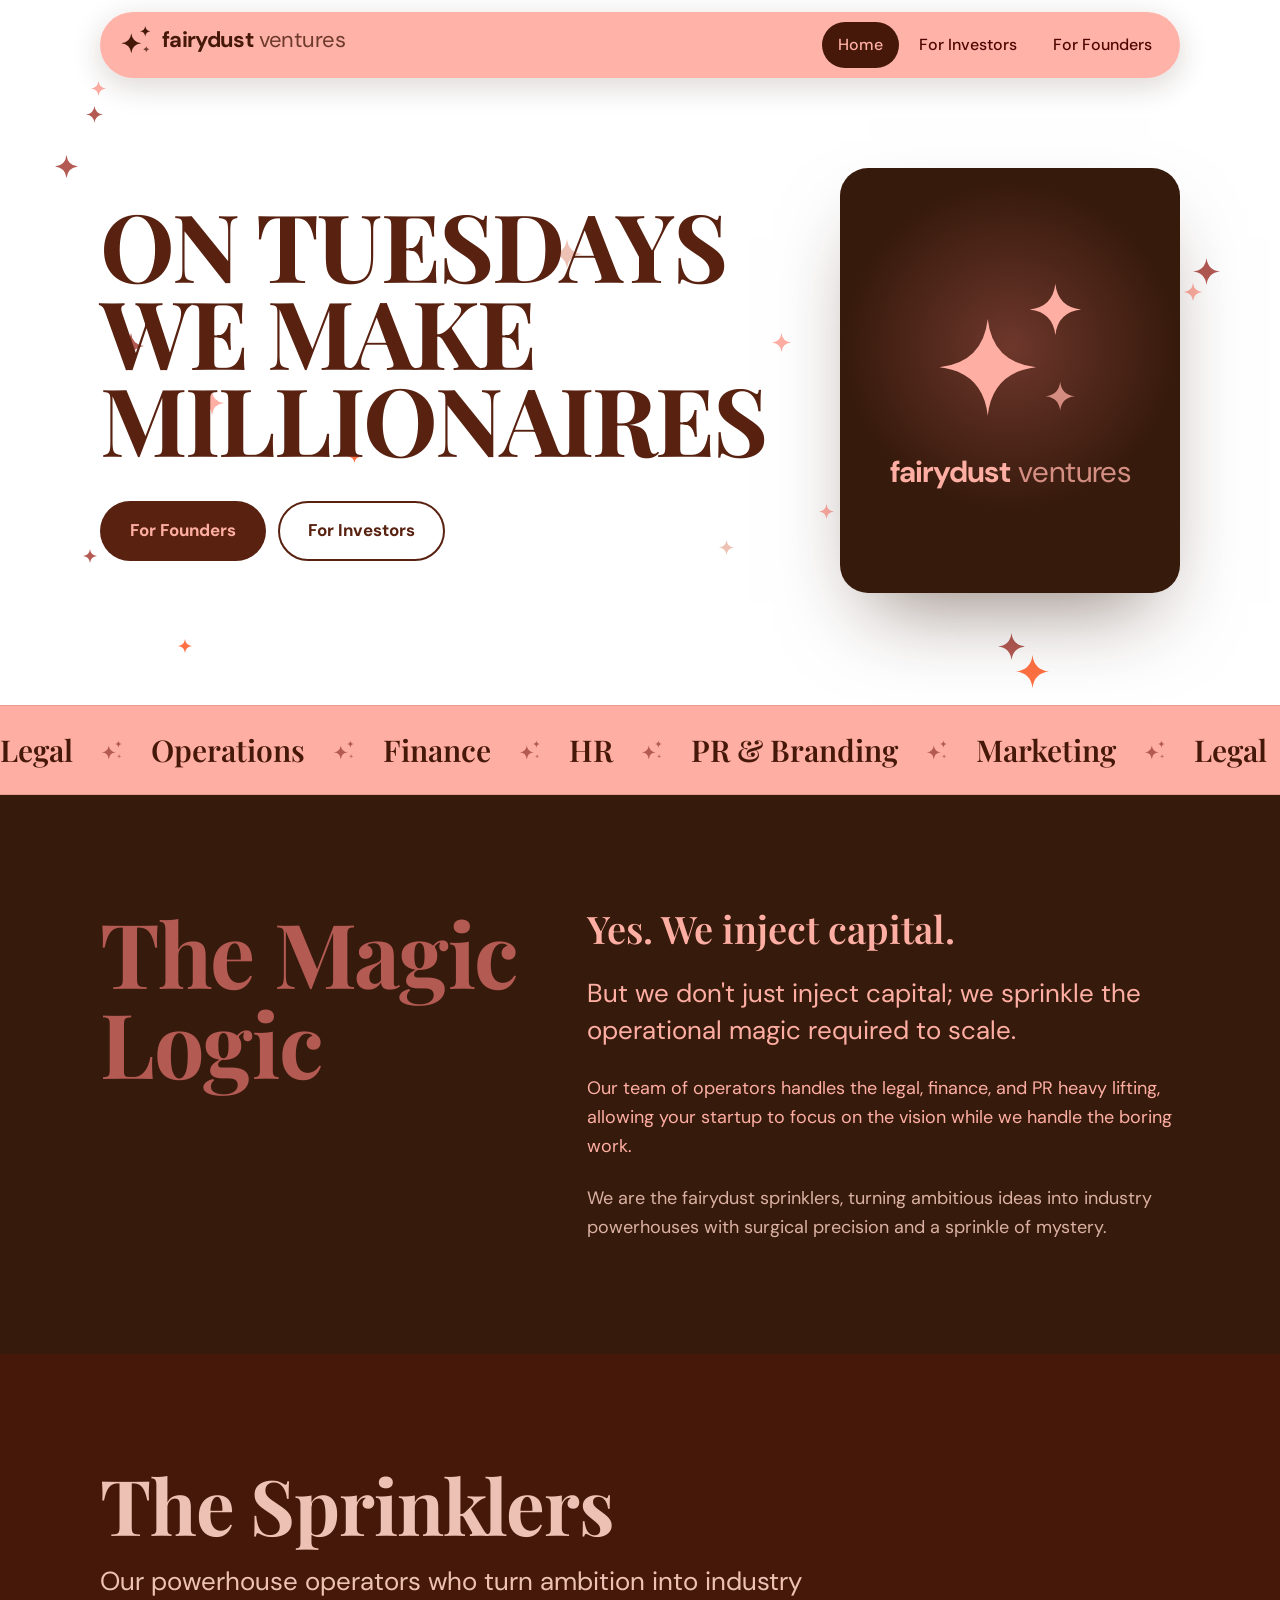
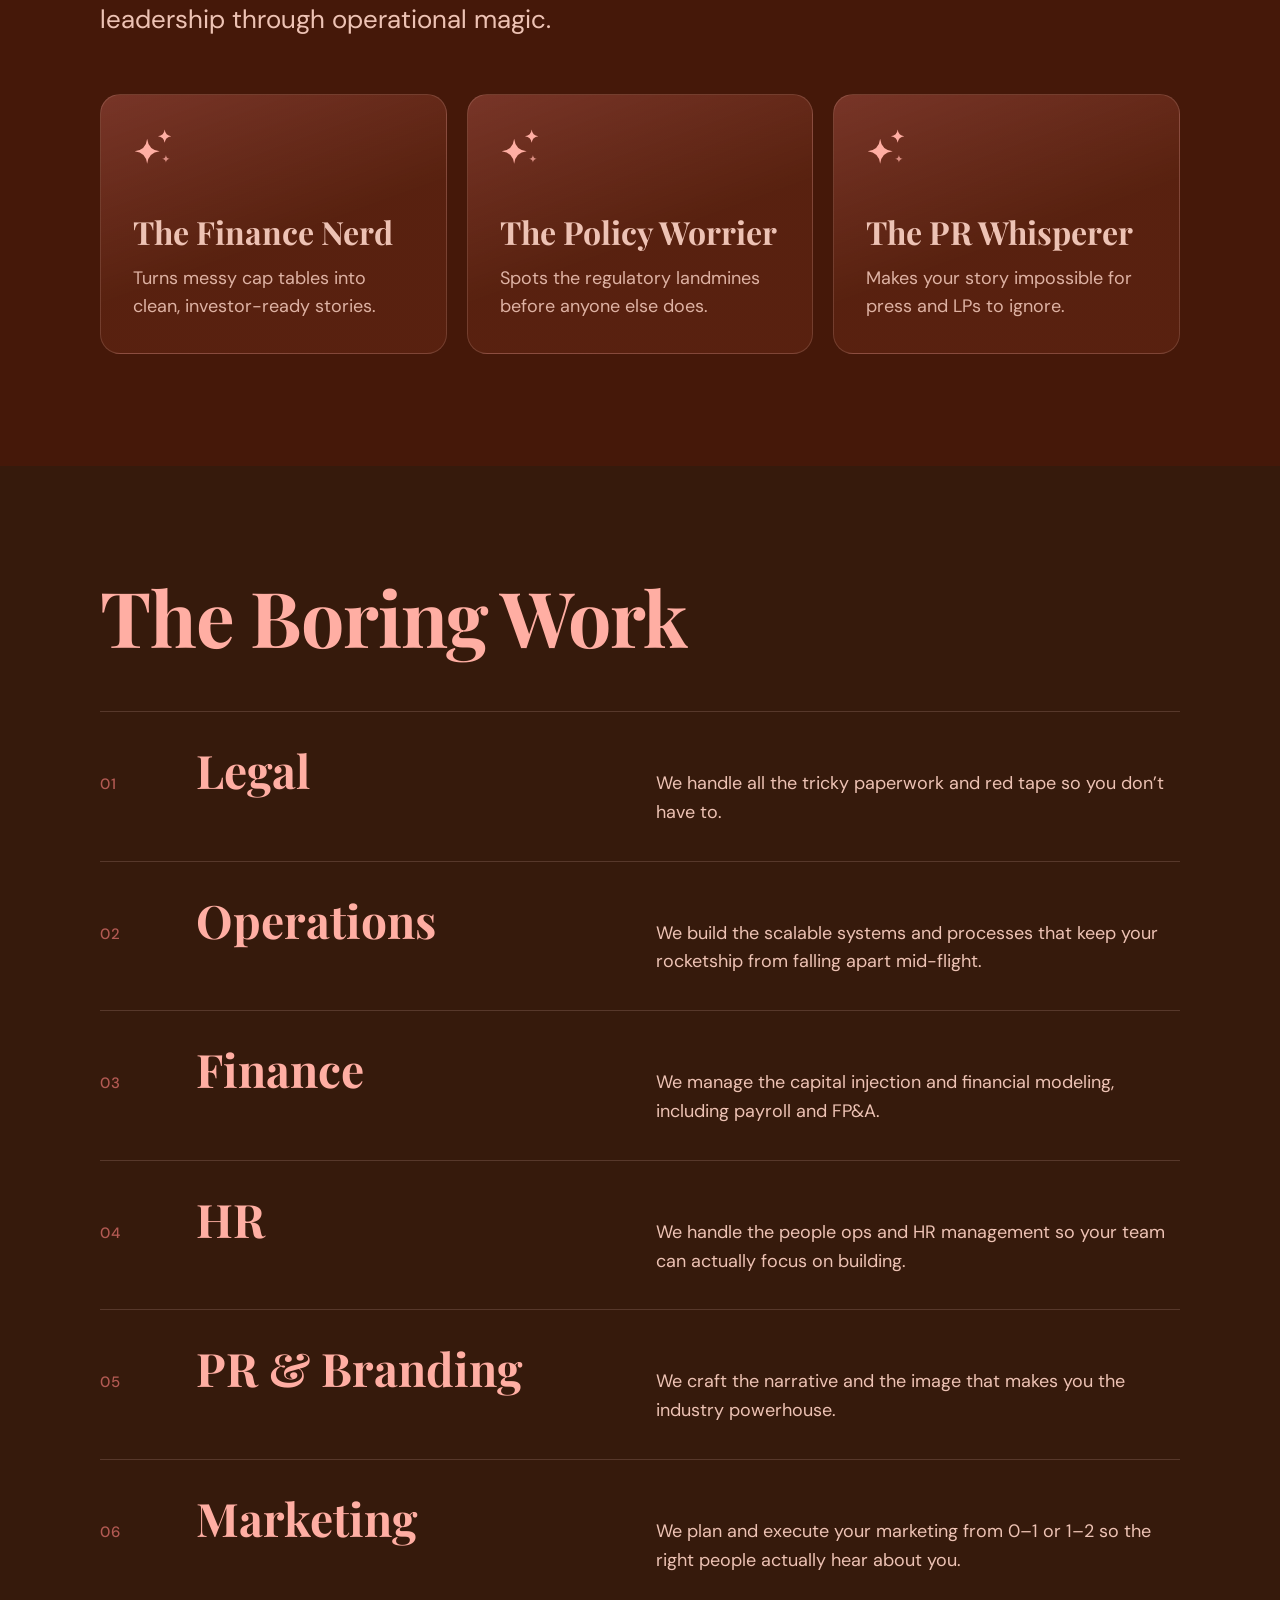
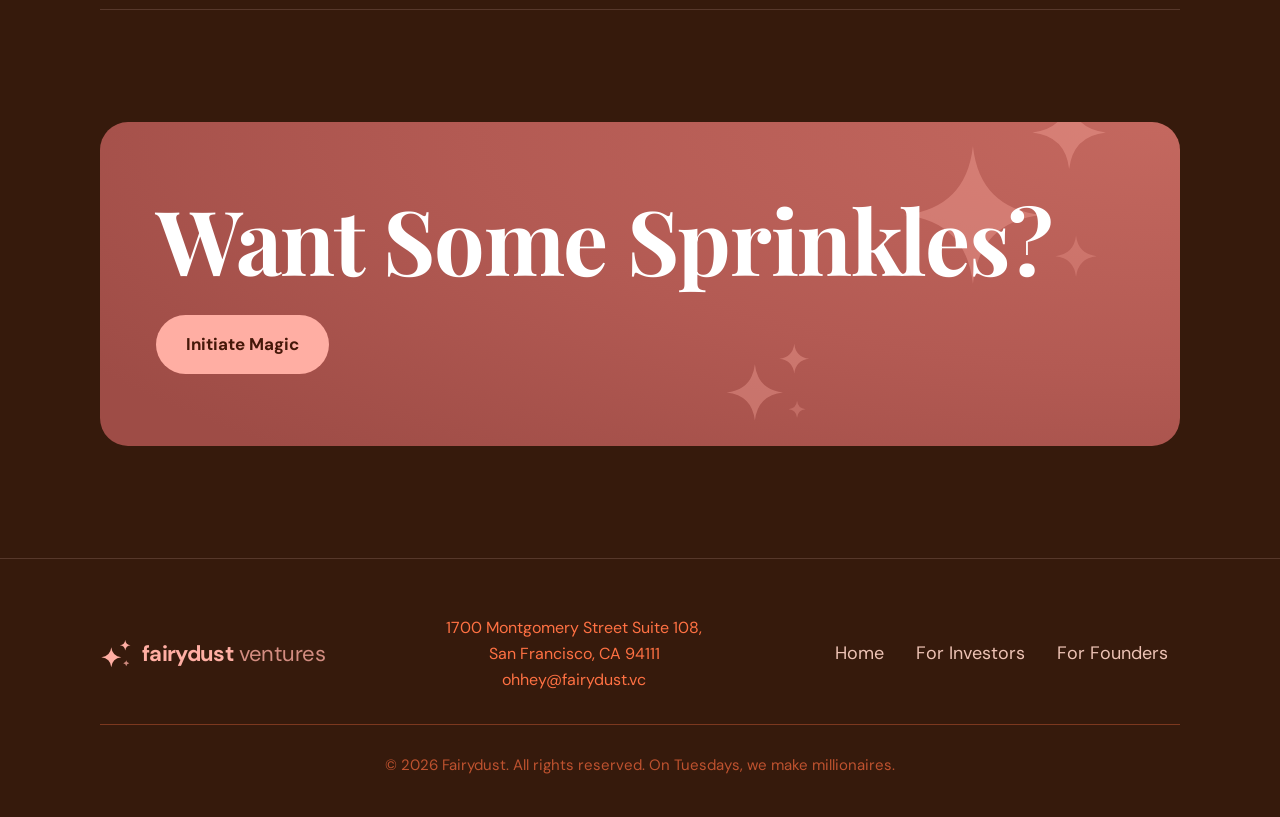
==== commit a49762d2: "Fonts: Playfair Display headlines + DM Sans body to remove quirky/warped glyphs; fix footer address " ====
--- a/index.html
+++ b/index.html
@@ -12,8 +12,8 @@
   <link rel="apple-touch-icon" href="apple-touch-icon.png" />
   <link rel="preconnect" href="https://fonts.googleapis.com" />
   <link rel="preconnect" href="https://fonts.gstatic.com" crossorigin />
-  <link href="https://fonts.googleapis.com/css2?family=Fraunces:opsz,wght,SOFT,WONK@9..144,600..700,0..100,0..1&family=Space+Grotesk:wght@400;500;700&display=swap" rel="stylesheet" />
-  <link rel="stylesheet" href="styles.css?v=5635c90c" />
+  <link href="https://fonts.googleapis.com/css2?family=Playfair+Display:wght@600;700&family=DM+Sans:opsz,wght@9..40,400;9..40,500;9..40,700&display=swap" rel="stylesheet" />
+  <link rel="stylesheet" href="styles.css?v=dd1297db" />
   <script>document.documentElement.classList.add("js")</script>
 </head>
 <body>
@@ -107,7 +107,7 @@
       <div class="foot">
         <span class="logo"><svg class="mark" viewBox="0 0 48 48" fill="currentColor" aria-hidden="true"><path d="M17 14Q18.50 27.50 32 29Q18.50 30.50 17 44Q15.50 30.50 2 29Q15.50 27.50 17 14Z"/><path d="M38 3Q38.80 10.20 46 11Q38.80 11.80 38 19Q37.20 11.80 30 11Q37.20 10.20 38 3Z"/><path d="M39.5 33.5Q39.95 37.55 44.0 38Q39.95 38.45 39.5 42.5Q39.05 38.45 35.0 38Q39.05 37.55 39.5 33.5Z" opacity=".75"/></svg><span class="wm">fairydust<span class="wm-v">ventures</span></span></span>
         <div class="foot-info">
-          1700 Montgomery Street Suite 108, San Francisco, CA 94111<br />
+          1700 Montgomery Street Suite 108,<br />San Francisco, CA 94111<br />
           <a href="mailto:ohhey@fairydust.vc">ohhey@fairydust.vc</a>
         </div>
         <nav class="foot-nav"><a href="/">Home</a><a href="investors">For Investors</a><a href="founders">For Founders</a></nav>
--- a/styles.css
+++ b/styles.css
@@ -14,8 +14,8 @@
   --line-dark: rgba(237, 194, 180, 0.18);
   --radius: 20px;
   --max: 1120px;
-  --display: "Fraunces", Georgia, serif;
-  --sans: "Space Grotesk", system-ui, -apple-system, sans-serif;
+  --display: "Playfair Display", Georgia, serif;
+  --sans: "DM Sans", system-ui, -apple-system, sans-serif;
   --gutter: 20px;
 }
 
@@ -29,7 +29,6 @@
   line-height: 1.6;
   -webkit-font-smoothing: antialiased;
   overflow-x: hidden;
-  font-variation-settings: "WONK" 0, "SOFT" 0;
 }
 a { color: inherit; text-decoration: none; }
 img, svg { display: block; max-width: 100%; }
@@ -38,7 +37,7 @@
 /* ---------- Logo ---------- */
 .logo { display: inline-flex; align-items: center; gap: 10px; color: var(--pink); line-height: 1; white-space: nowrap; font-size: 22px; }
 .logo svg { width: 1.45em; height: 1.45em; flex: none; }
-.wm { font-family: var(--sans); font-weight: 700; letter-spacing: -0.04em; }
+.wm { font-family: var(--sans); font-weight: 700; letter-spacing: -0.03em; }
 .wm-v { font-weight: 400; letter-spacing: -0.02em; margin-left: .28em; opacity: .78; }
 
 /* ---------- Nav (pink pill, as on the original) ---------- */
@@ -84,8 +83,8 @@
 .hero { background: var(--white); color: var(--brown-700); padding: 168px 0 112px; position: relative; overflow: hidden; }
 .hero-grid { display: grid; grid-template-columns: minmax(0, 1fr) 340px; gap: 56px; align-items: center; }
 .hero h1 {
-  font-family: var(--display); font-weight: 700; font-variation-settings: "opsz" 144, "WONK" 0, "SOFT" 0;
-  font-size: min(14.2cqi, 132px); line-height: .92; letter-spacing: -0.02em; text-transform: uppercase;
+  font-family: var(--display); font-weight: 700;
+  font-size: min(13.8cqi, 128px); line-height: .92; letter-spacing: -0.02em; text-transform: uppercase;
 }
 .hero-copy { container-type: inline-size; min-width: 0; }
 .hero-ctas { display: flex; flex-wrap: wrap; gap: 12px; margin-top: 40px; }
@@ -109,7 +108,7 @@
 /* ---------- Sections ---------- */
 section { padding: 112px 0; }
 .h2 {
-  font-family: var(--display); font-weight: 700; font-variation-settings: "opsz" 144, "WONK" 0, "SOFT" 0;
+  font-family: var(--display); font-weight: 700;
   font-size: clamp(40px, 6vw, 88px); line-height: 1; letter-spacing: -0.015em;
 }
 .lead { font-size: clamp(20px, 2.2vw, 26px); line-height: 1.45; }
@@ -150,7 +149,7 @@
 /* ---------- Subpages ---------- */
 .page-hero { background: var(--white); color: var(--brown-700); padding: 160px 0 96px; }
 .page-hero h1 {
-  font-family: var(--display); font-weight: 700; font-variation-settings: "opsz" 144, "WONK" 0, "SOFT" 0;
+  font-family: var(--display); font-weight: 700;
   font-size: clamp(38px, 6vw, 80px); line-height: 1; letter-spacing: -0.015em; max-width: 980px;
 }
 .page-hero .lead { margin-top: 28px; max-width: 760px; color: var(--brown-700); }
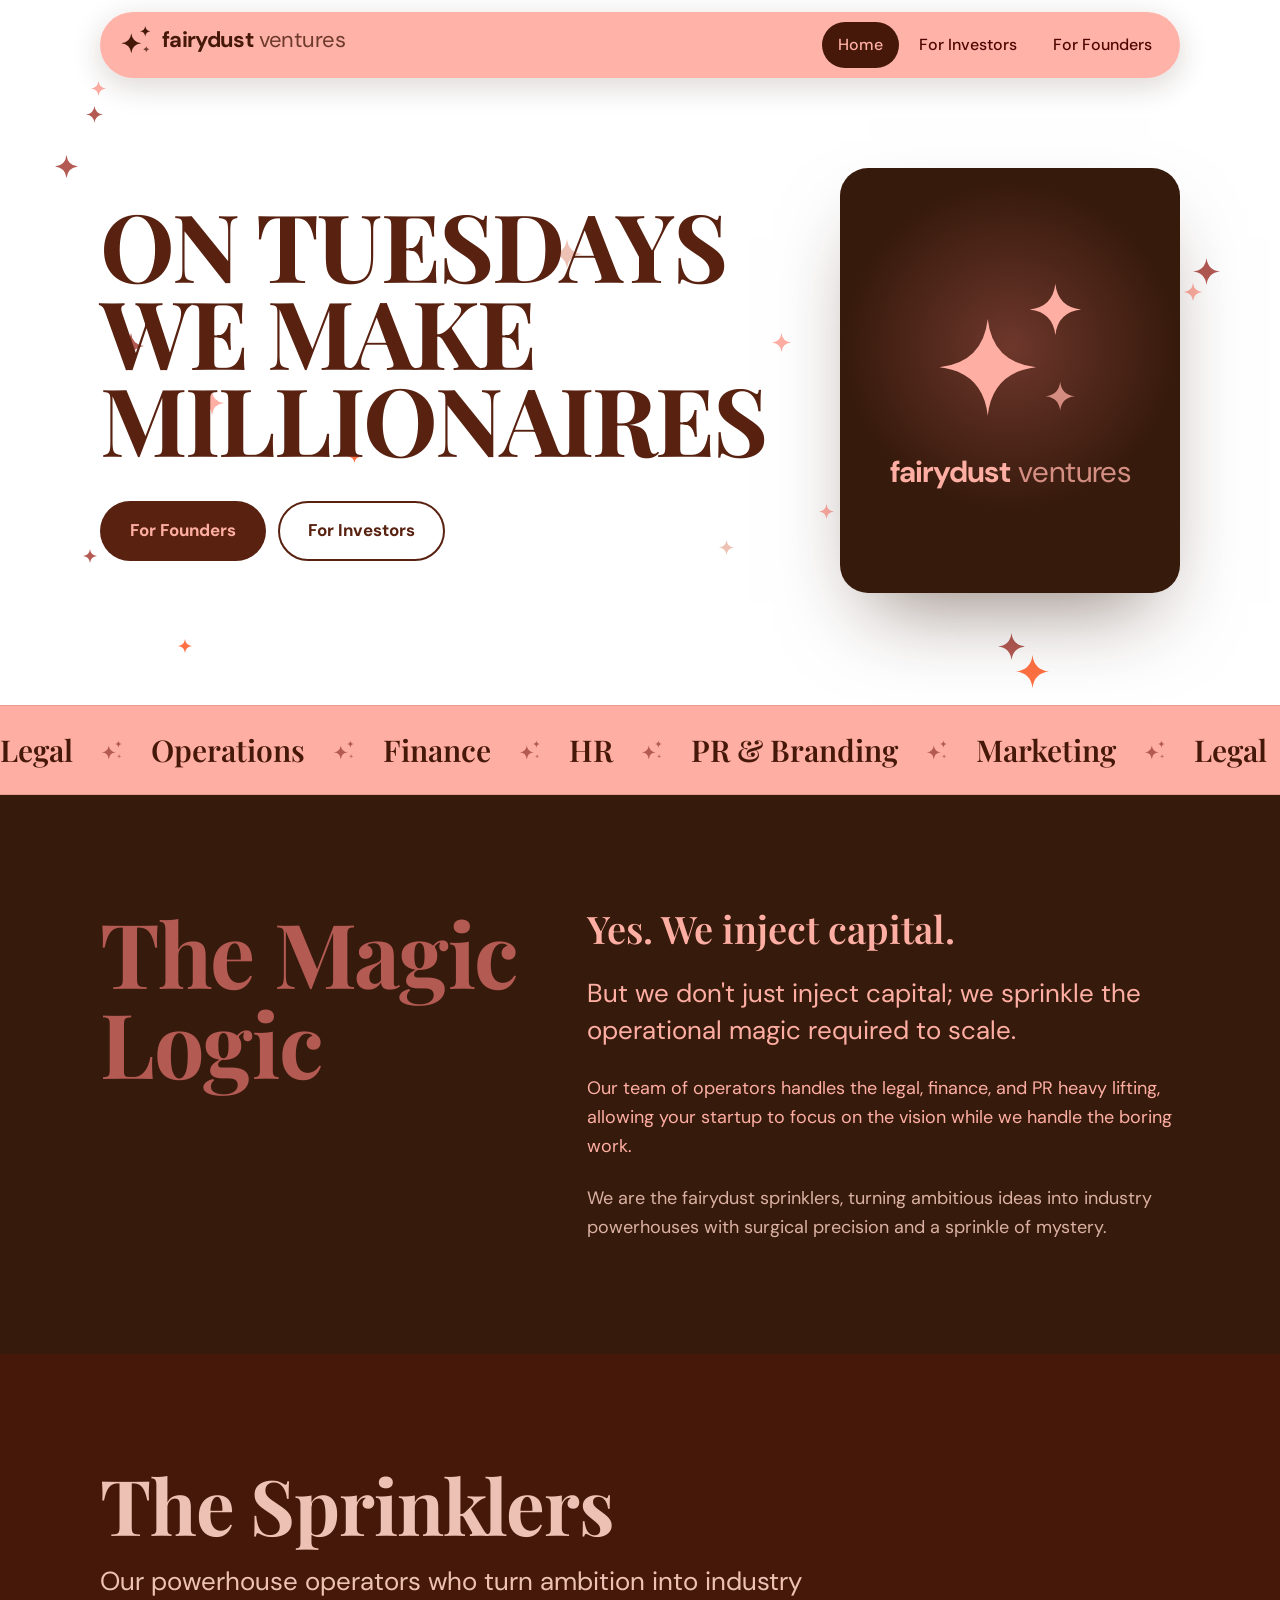
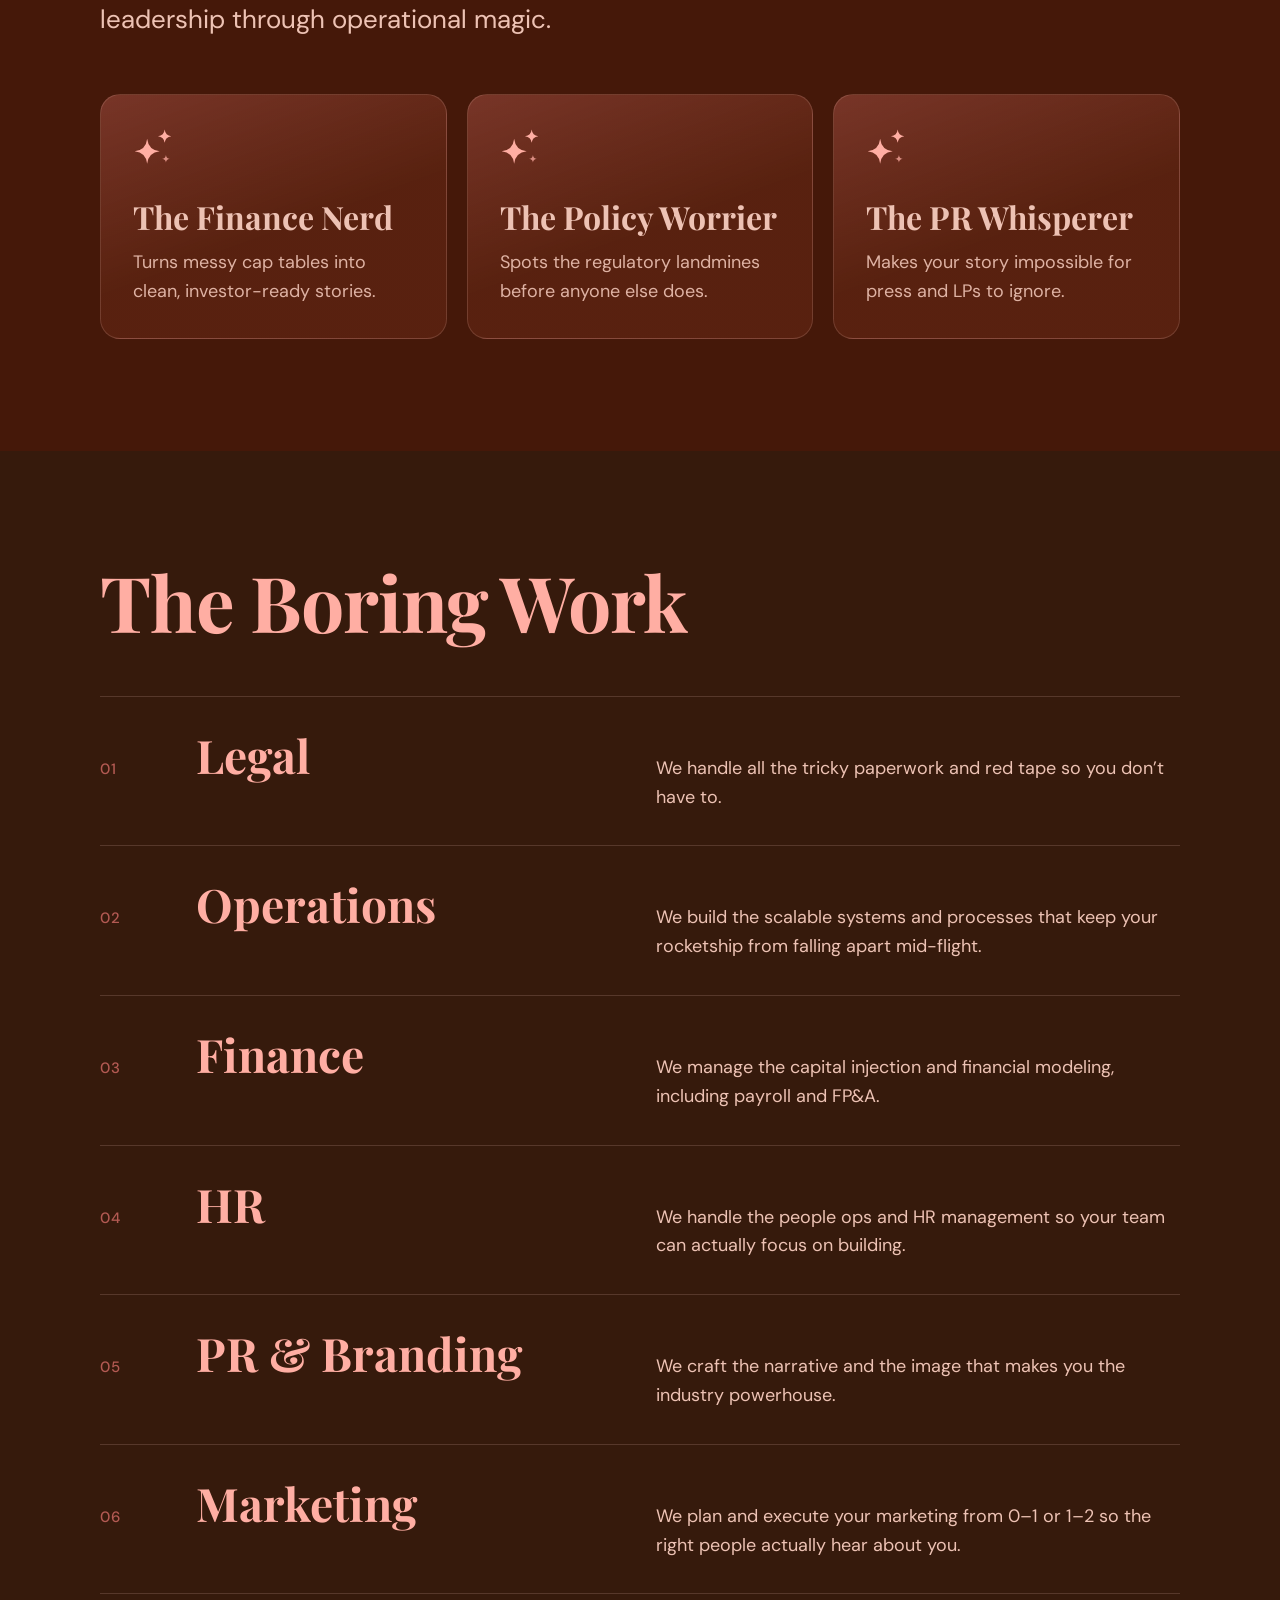
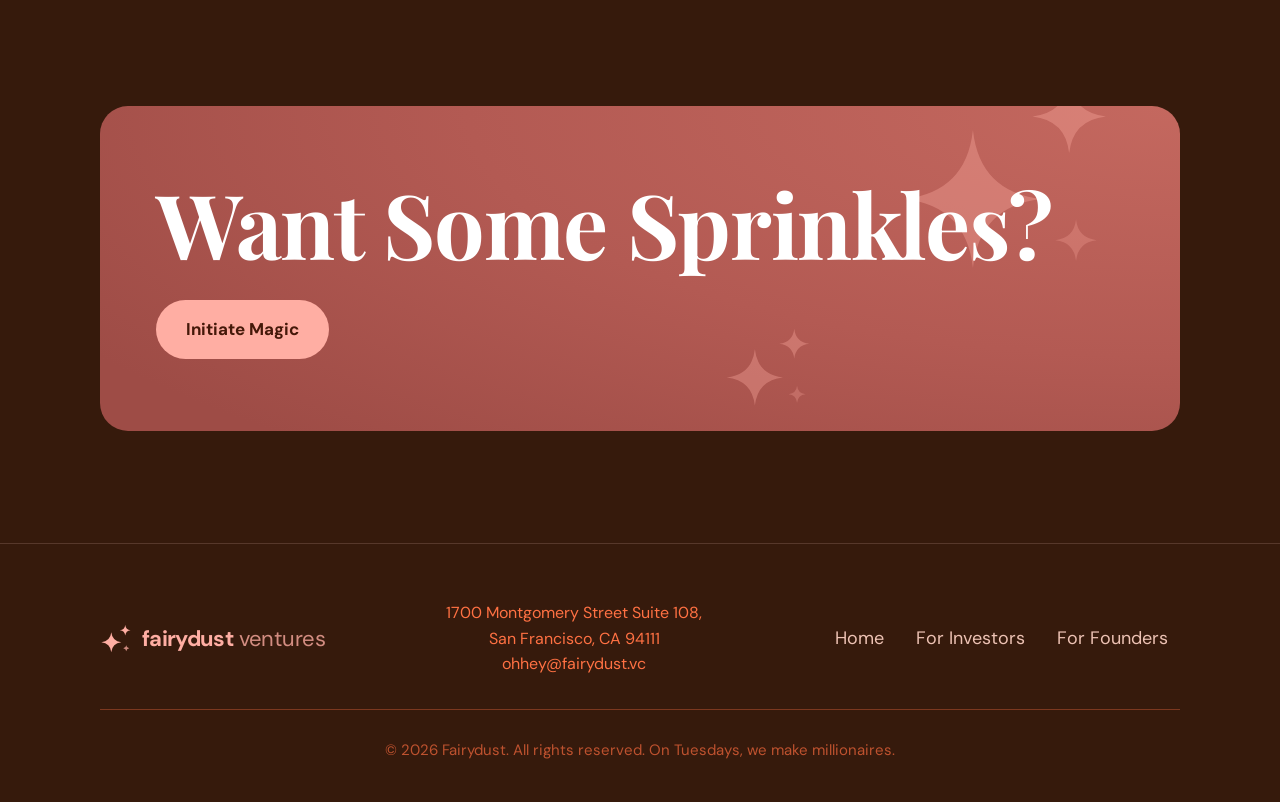
==== commit 765325dc: "Sprinklers cards: align icon, title and text rows across cards Co-Authored-By: Claude Opus 5.5 <nore" ====
--- a/index.html
+++ b/index.html
@@ -13,7 +13,7 @@
   <link rel="preconnect" href="https://fonts.googleapis.com" />
   <link rel="preconnect" href="https://fonts.gstatic.com" crossorigin />
   <link href="https://fonts.googleapis.com/css2?family=Playfair+Display:wght@600;700&family=DM+Sans:opsz,wght@9..40,400;9..40,500;9..40,700&display=swap" rel="stylesheet" />
-  <link rel="stylesheet" href="styles.css?v=dd1297db" />
+  <link rel="stylesheet" href="styles.css?v=e8823328" />
   <script>document.documentElement.classList.add("js")</script>
 </head>
 <body>
--- a/styles.css
+++ b/styles.css
@@ -128,9 +128,11 @@
 .team { display: grid; grid-template-columns: repeat(3, 1fr); gap: 20px; }
 .member {
   background: var(--brown-700); border: 1px solid var(--line-dark); border-radius: var(--radius);
-  padding: 32px; display: flex; flex-direction: column; gap: 14px; min-height: 260px;
-}
-.member .spark { width: 40px; height: 40px; color: var(--pink); margin-bottom: auto; }
+  padding: 32px;
+  /* subgrid lines up icon, title and text rows across all three cards */
+  display: grid; grid-row: span 3; grid-template-rows: subgrid; row-gap: 14px; align-content: start;
+}
+.member .spark { width: 40px; height: 40px; color: var(--pink); margin-bottom: 18px; }
 .member h3 { font-family: var(--display); font-weight: 700; font-size: 32px; line-height: 1.1; color: var(--blush); }
 .member p { font-size: 18px; color: var(--blush); opacity: .9; }
 
@@ -300,7 +302,6 @@
   .work-list .work p { grid-column: 2; }
   .magic-grid, .split { grid-template-columns: 1fr; gap: 36px; }
   .team { grid-template-columns: 1fr; }
-  .member { min-height: 0; }
 }
 
 /* ---------- iPhone ---------- */
@@ -329,6 +330,7 @@
   .section-head { margin-bottom: 36px; }
   .member { padding: 26px 22px; }
   .member .spark { width: 32px; height: 32px; margin-bottom: 8px; }
+  .member { grid-row: auto; grid-template-rows: auto; }
   .member h3 { font-size: 28px; }
 
   .work-list .work { grid-template-columns: 1fr; gap: 8px; padding: 26px 0; }
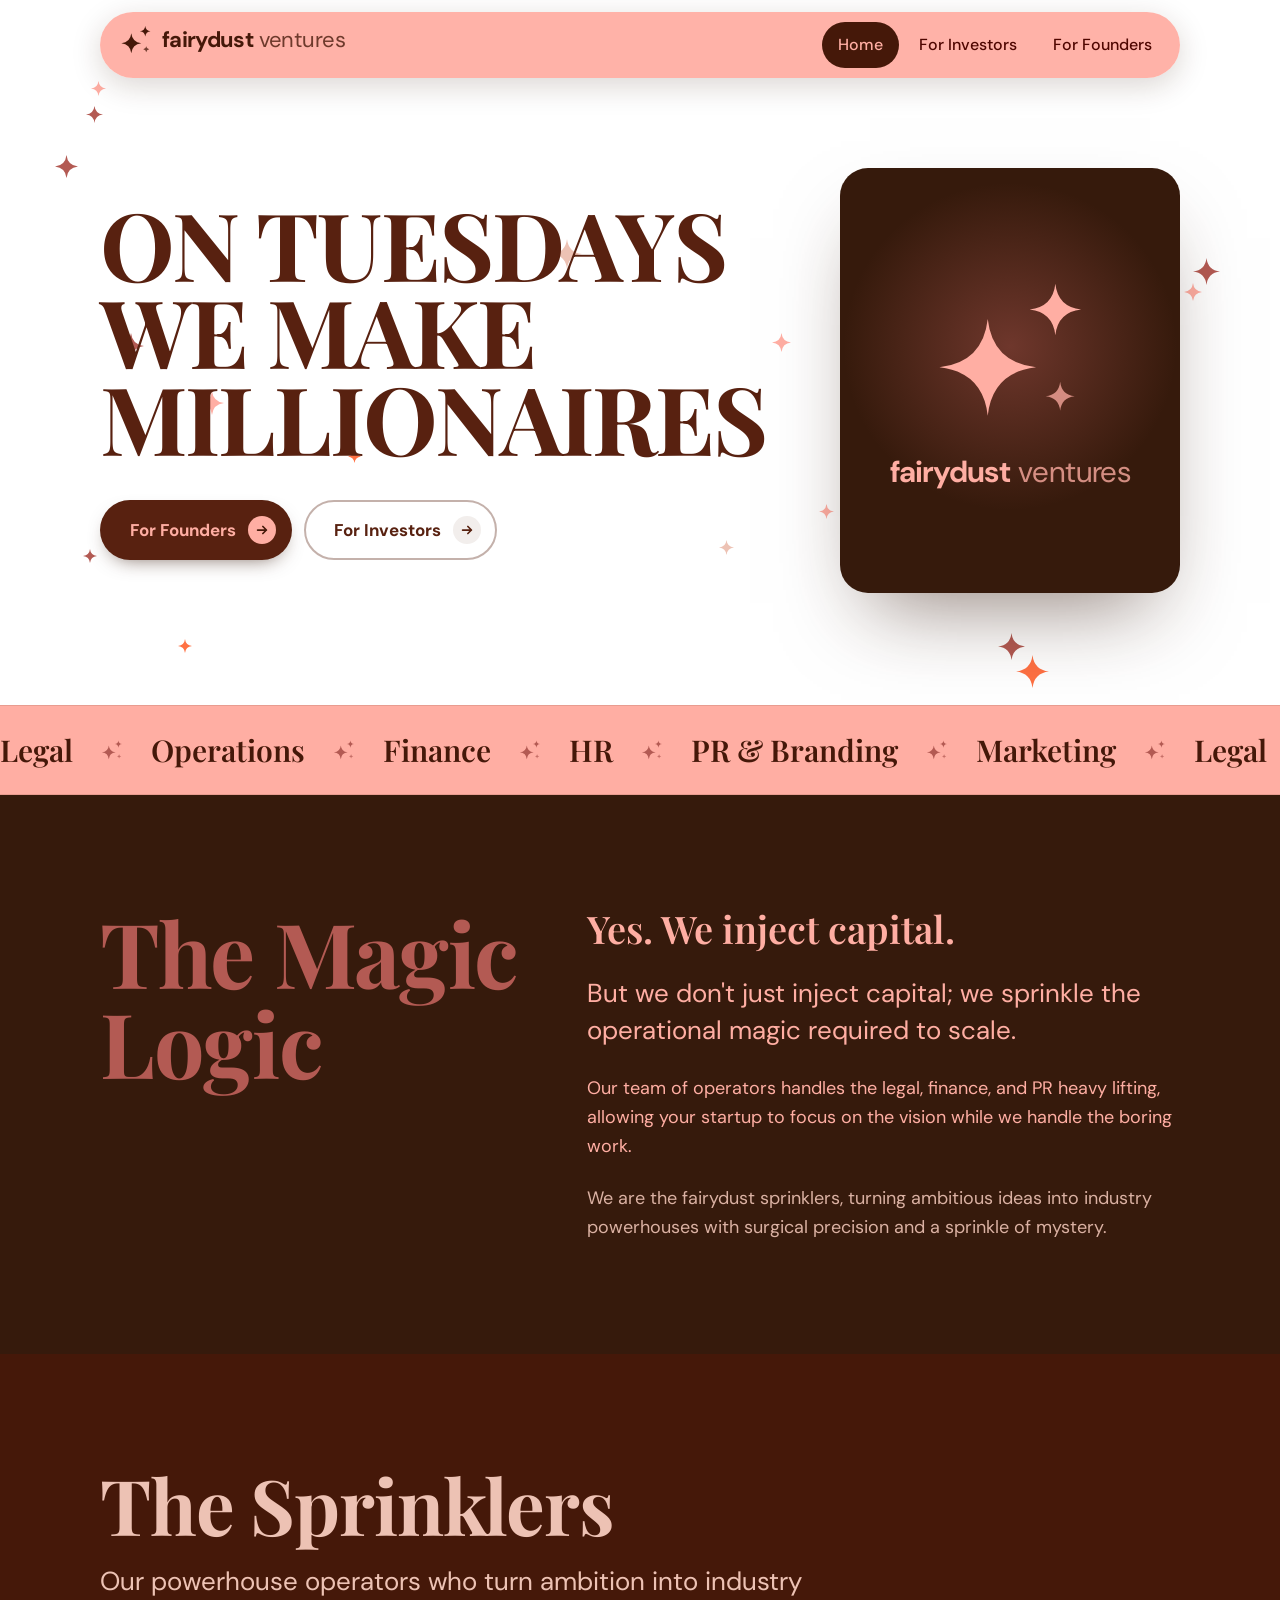
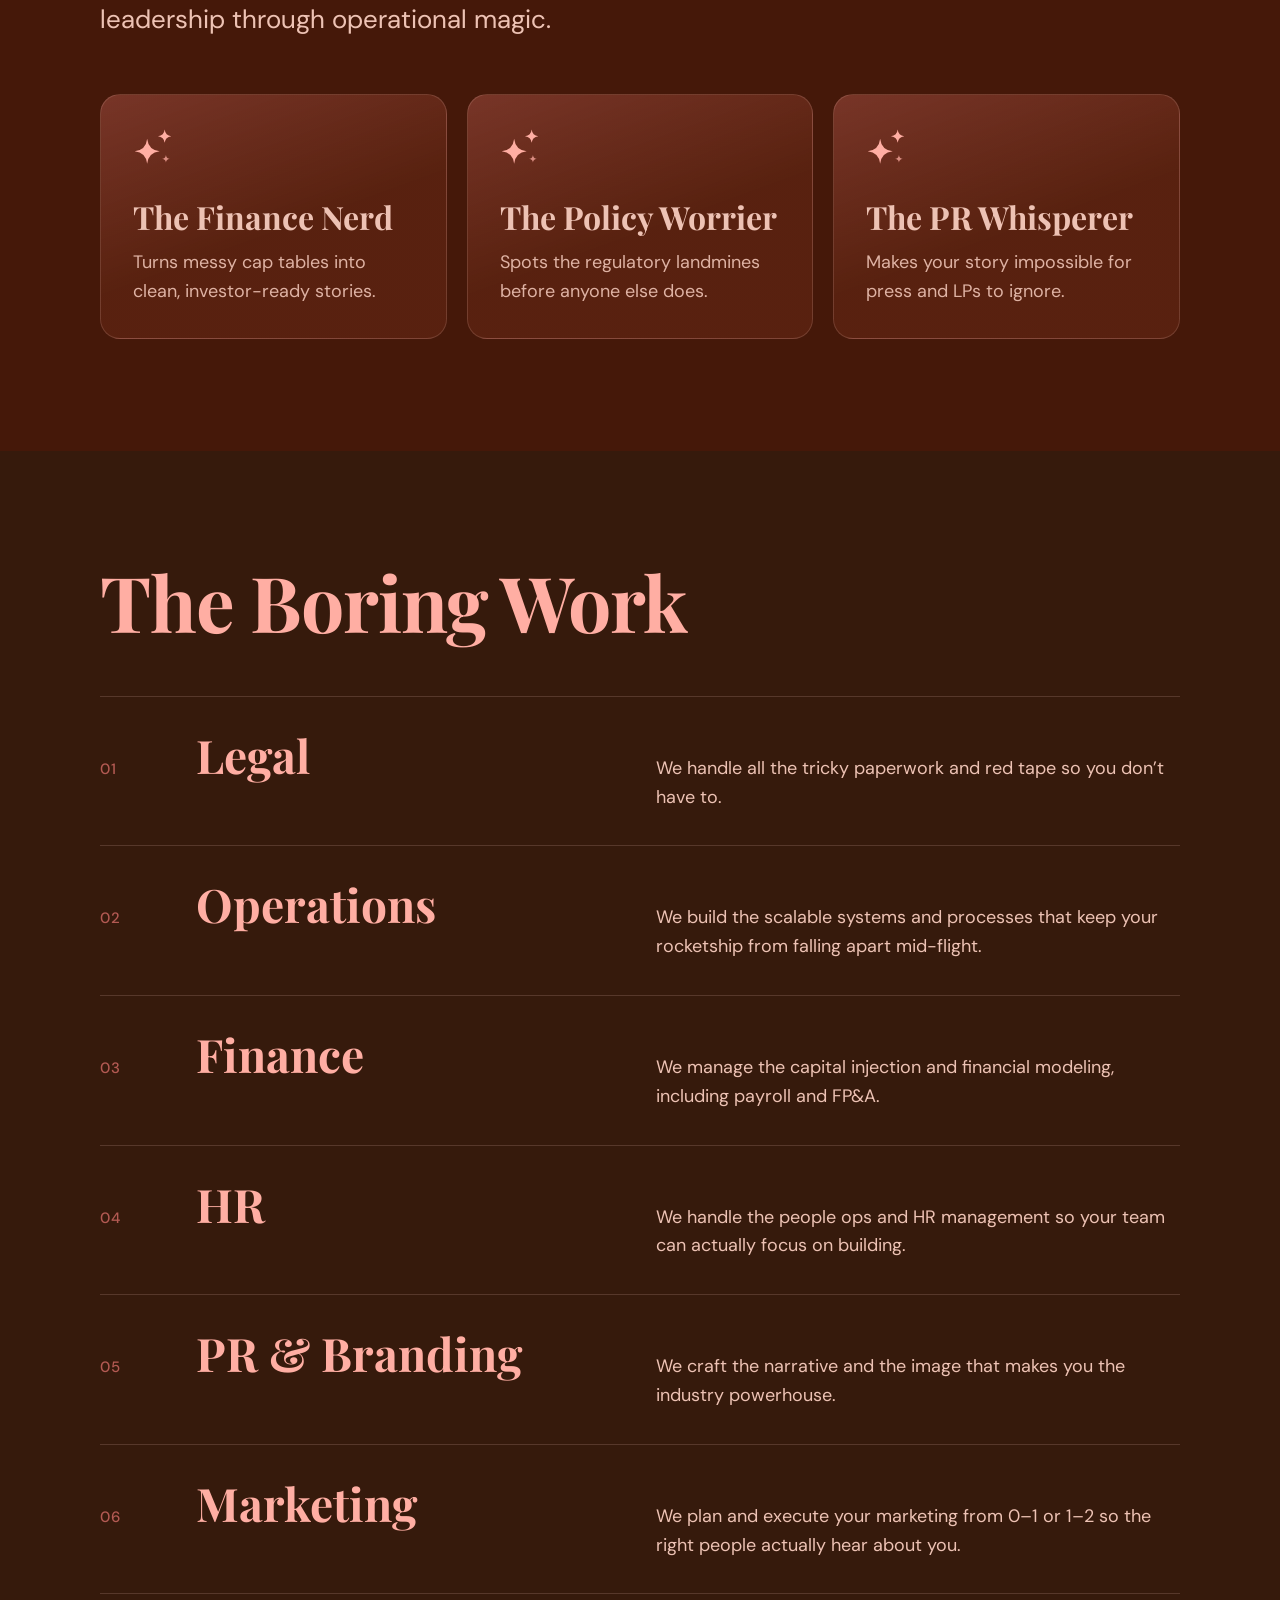
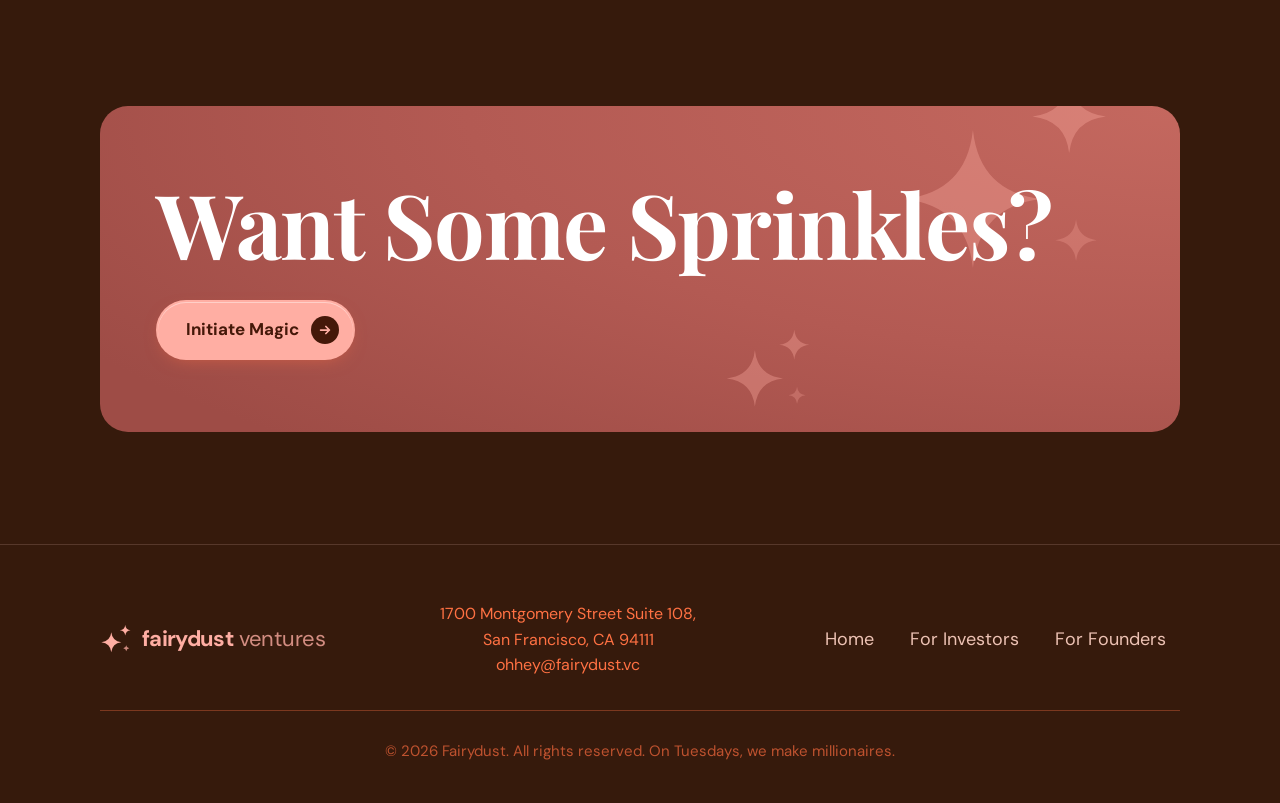
==== commit 0c0bf09b: "Interaction system: button hover/press/focus states, arrow affordance, sparkle press bursts, iOS tap" ====
--- a/index.html
+++ b/index.html
@@ -13,7 +13,7 @@
   <link rel="preconnect" href="https://fonts.googleapis.com" />
   <link rel="preconnect" href="https://fonts.gstatic.com" crossorigin />
   <link href="https://fonts.googleapis.com/css2?family=Playfair+Display:wght@600;700&family=DM+Sans:opsz,wght@9..40,400;9..40,500;9..40,700&display=swap" rel="stylesheet" />
-  <link rel="stylesheet" href="styles.css?v=e8823328" />
+  <link rel="stylesheet" href="styles.css?v=3da26c9e" />
   <script>document.documentElement.classList.add("js")</script>
 </head>
 <body>
@@ -21,7 +21,7 @@
     <div class="wrap">
       <div class="nav-pill">
         <a href="/" aria-label="fairydust ventures home"><span class="logo"><svg class="mark" viewBox="0 0 48 48" fill="currentColor" aria-hidden="true"><path d="M17 14Q18.50 27.50 32 29Q18.50 30.50 17 44Q15.50 30.50 2 29Q15.50 27.50 17 14Z"/><path d="M38 3Q38.80 10.20 46 11Q38.80 11.80 38 19Q37.20 11.80 30 11Q37.20 10.20 38 3Z"/><path d="M39.5 33.5Q39.95 37.55 44.0 38Q39.95 38.45 39.5 42.5Q39.05 38.45 35.0 38Q39.05 37.55 39.5 33.5Z" opacity=".75"/></svg><span class="wm">fairydust<span class="wm-v">ventures</span></span></span></a>
-        <button class="menu-toggle" aria-label="Open menu" aria-expanded="false" aria-controls="menu"><svg viewBox="0 0 24 24" fill="none" stroke="currentColor" stroke-width="2.2" stroke-linecap="round" aria-hidden="true"><path d="M4 7h16M4 12h16M4 17h16"/></svg></button>
+        <button class="menu-toggle" aria-label="Open menu" aria-expanded="false" aria-controls="menu"><svg viewBox="0 0 24 24" fill="none" stroke="currentColor" stroke-width="2.2" stroke-linecap="round" aria-hidden="true"><path class="l1" d="M4 7h16"/><path class="l2" d="M4 12h16"/><path class="l3" d="M4 17h16"/></svg></button>
         <nav class="nav-links" id="menu">
           <a href="/" aria-current="page">Home</a>
           <a href="investors">For Investors</a>
@@ -38,8 +38,8 @@
         <div class="hero-copy">
           <h1>On Tuesdays<br />we make<br /><span class="shimmer">millionaires</span></h1>
           <div class="hero-ctas">
-            <a href="founders" class="btn btn-brown">For Founders</a>
-            <a href="investors" class="btn btn-outline">For Investors</a>
+            <a href="founders" class="btn btn-brown">For Founders<span class="btn-ic" aria-hidden="true"><svg viewBox="0 0 16 16" fill="none" stroke="currentColor" stroke-width="2" stroke-linecap="round" stroke-linejoin="round"><path d="M3 8h10M9 4l4 4-4 4"/></svg></span></a>
+            <a href="investors" class="btn btn-outline">For Investors<span class="btn-ic" aria-hidden="true"><svg viewBox="0 0 16 16" fill="none" stroke="currentColor" stroke-width="2" stroke-linecap="round" stroke-linejoin="round"><path d="M3 8h10M9 4l4 4-4 4"/></svg></span></a>
           </div>
         </div>
         <div class="hero-mark" aria-hidden="true">
@@ -96,7 +96,7 @@
         <div class="cta-card reveal">
           <span class="tw tw1" aria-hidden="true"><svg class="mark" viewBox="0 0 48 48" fill="currentColor" aria-hidden="true"><path d="M17 14Q18.50 27.50 32 29Q18.50 30.50 17 44Q15.50 30.50 2 29Q15.50 27.50 17 14Z"/><path d="M38 3Q38.80 10.20 46 11Q38.80 11.80 38 19Q37.20 11.80 30 11Q37.20 10.20 38 3Z"/><path d="M39.5 33.5Q39.95 37.55 44.0 38Q39.95 38.45 39.5 42.5Q39.05 38.45 35.0 38Q39.05 37.55 39.5 33.5Z" opacity=".75"/></svg></span><span class="tw tw2" aria-hidden="true"><svg class="mark" viewBox="0 0 48 48" fill="currentColor" aria-hidden="true"><path d="M17 14Q18.50 27.50 32 29Q18.50 30.50 17 44Q15.50 30.50 2 29Q15.50 27.50 17 14Z"/><path d="M38 3Q38.80 10.20 46 11Q38.80 11.80 38 19Q37.20 11.80 30 11Q37.20 10.20 38 3Z"/><path d="M39.5 33.5Q39.95 37.55 44.0 38Q39.95 38.45 39.5 42.5Q39.05 38.45 35.0 38Q39.05 37.55 39.5 33.5Z" opacity=".75"/></svg></span>
           <h2 class="h2">Want Some Sprinkles?</h2>
-          <a href="founders" class="btn btn-pink">Initiate Magic</a>
+          <a href="founders" class="btn btn-pink">Initiate Magic<span class="btn-ic" aria-hidden="true"><svg viewBox="0 0 16 16" fill="none" stroke="currentColor" stroke-width="2" stroke-linecap="round" stroke-linejoin="round"><path d="M3 8h10M9 4l4 4-4 4"/></svg></span></a>
         </div>
       </div>
     </section>
@@ -115,6 +115,6 @@
       <p class="copyright">© 2026 Fairydust. All rights reserved. On Tuesdays, we make millionaires.</p>
     </div>
   </footer>
-  <script src="main.js?v=64607a67" defer></script>
+  <script src="main.js?v=dec331ca" defer></script>
 </body>
 </html>
--- a/styles.css
+++ b/styles.css
@@ -31,6 +31,7 @@
   overflow-x: hidden;
 }
 a { color: inherit; text-decoration: none; }
+a, button { -webkit-tap-highlight-color: transparent; }
 img, svg { display: block; max-width: 100%; }
 .wrap { width: 100%; max-width: var(--max); margin: 0 auto; padding-left: max(var(--gutter), env(safe-area-inset-left)); padding-right: max(var(--gutter), env(safe-area-inset-right)); }
 
@@ -52,32 +53,69 @@
 .nav .logo { color: var(--brown-800); }
 .nav-links { display: flex; align-items: center; gap: 4px; }
 .nav-links a {
-  color: var(--maroon); font-size: 16px; font-weight: 500; padding: 10px 16px; border-radius: 999px;
-  transition: background .2s;
-}
-.nav-links a:hover { background: rgba(79, 6, 0, 0.08); }
+  position: relative; color: var(--maroon); font-size: 16px; font-weight: 500; padding: 10px 16px; border-radius: 999px;
+  transition: background .2s ease, color .2s ease, transform .15s ease;
+}
 .nav-links a[aria-current="page"] { background: var(--brown-800); color: var(--pink); }
+.nav-links a:active { transform: scale(.96); }
 .menu-toggle {
   display: none; width: 44px; height: 44px; border: 0; border-radius: 50%;
   background: var(--brown-800); color: var(--pink); cursor: pointer;
   align-items: center; justify-content: center;
-}
+  transition: transform .15s ease, background .2s ease;
+}
+.menu-toggle:active { transform: scale(.92); }
 .menu-toggle svg { width: 20px; height: 20px; }
+.menu-toggle path { transition: transform .25s ease, opacity .2s ease; transform-origin: 12px 12px; }
+.menu-toggle[aria-expanded="true"] .l1 { transform: translateY(5px) rotate(45deg); }
+.menu-toggle[aria-expanded="true"] .l2 { opacity: 0; }
+.menu-toggle[aria-expanded="true"] .l3 { transform: translateY(-5px) rotate(-45deg); }
 
 /* ---------- Buttons ---------- */
+/* One system: lift on hover (mouse only), press down on click/tap, clear ring for keyboard */
 .btn {
-  display: inline-flex; align-items: center; justify-content: center; gap: 10px;
-  min-height: 52px; padding: 14px 28px; border-radius: 999px; border: 2px solid transparent;
-  font-family: var(--sans); font-size: 17px; font-weight: 700; cursor: pointer;
-  transition: transform .2s, background .2s, color .2s;
-}
-.btn:active { transform: scale(.98); }
-.btn-pink { background: var(--pink); color: var(--brown-800); }
-.btn-pink:hover { background: var(--blush); }
-.btn-brown { background: var(--brown-700); color: var(--pink); }
-.btn-brown:hover { background: var(--brown-800); }
-.btn-outline { border-color: var(--brown-700); color: var(--brown-700); }
-.btn-outline:hover { background: var(--brown-700); color: var(--pink); }
+  position: relative; display: inline-flex; align-items: center; justify-content: center; gap: 12px;
+  min-height: 52px; padding: 14px 24px 14px 28px; border-radius: 999px; border: 2px solid transparent;
+  font-family: var(--sans); font-size: 17px; font-weight: 700; line-height: 1; cursor: pointer;
+  -webkit-user-select: none; user-select: none; touch-action: manipulation;
+  transition: transform .2s cubic-bezier(.2,.7,.3,1), box-shadow .2s ease, background .2s ease, color .2s ease, border-color .2s ease;
+}
+.btn-ic {
+  display: inline-grid; place-items: center; width: 28px; height: 28px; border-radius: 50%;
+  margin-right: -10px; transition: transform .25s cubic-bezier(.2,.7,.3,1), background .2s ease;
+}
+.btn-ic svg { width: 14px; height: 14px; }
+.btn:active { transform: translateY(1px) scale(.97); box-shadow: none; transition-duration: .08s; }
+
+.btn-pink { background: var(--pink); color: var(--brown-800); box-shadow: 0 1px 0 rgba(255,255,255,.4) inset, 0 6px 18px -8px rgba(255, 113, 67, .55); }
+.btn-pink .btn-ic { background: var(--brown-800); color: var(--pink); }
+.btn-brown { background: var(--brown-700); color: var(--pink); box-shadow: 0 8px 20px -10px rgba(54, 26, 12, .7); }
+.btn-brown .btn-ic { background: var(--pink); color: var(--brown-800); }
+.btn-outline { border-color: rgba(88, 33, 16, .35); color: var(--brown-700); }
+.btn-outline .btn-ic { background: rgba(88, 33, 16, .08); color: var(--brown-700); }
+
+@media (hover: hover) {
+  .nav-links a:not([aria-current="page"]):hover { background: rgba(79, 6, 0, 0.09); }
+  .btn:hover { transform: translateY(-2px); }
+  .btn:hover .btn-ic { transform: translateX(3px); }
+  .btn-pink:hover { background: #ffbcb2; box-shadow: 0 1px 0 rgba(255,255,255,.4) inset, 0 14px 28px -10px rgba(255, 113, 67, .6); }
+  .btn-brown:hover { background: var(--brown-800); box-shadow: 0 16px 30px -12px rgba(54, 26, 12, .8); }
+  .btn-outline:hover { border-color: var(--brown-700); background: rgba(88, 33, 16, .04); }
+  .btn:active { transform: translateY(1px) scale(.97); }
+}
+
+/* Keyboard focus: visible ring only when tabbing, never on mouse click */
+:focus { outline: none; }
+:focus-visible { outline: 3px solid var(--rose); outline-offset: 3px; border-radius: 999px; }
+.magic :focus-visible, .sprinklers :focus-visible, .boring :focus-visible, .motto :focus-visible, footer :focus-visible, .cta-card :focus-visible { outline-color: var(--pink); }
+.field :focus-visible { outline: none; }
+
+/* Disabled / busy */
+.btn[disabled], .btn[aria-busy="true"] { opacity: .6; pointer-events: none; }
+
+/* Text links */
+.foot-info a, .inline-link { background: linear-gradient(currentColor, currentColor) 0 100% / 0 1px no-repeat; transition: background-size .3s ease; }
+@media (hover: hover) { .foot-info a:hover, .inline-link:hover { background-size: 100% 1px; } }
 
 /* ---------- Hero (white, brown headline, as on the original) ---------- */
 .hero { background: var(--white); color: var(--brown-700); padding: 168px 0 112px; position: relative; overflow: hidden; }
@@ -180,7 +218,10 @@
 }
 .field textarea { min-height: 140px; resize: vertical; }
 .field input::placeholder, .field textarea::placeholder { color: rgba(237, 194, 180, .5); }
-.field input:focus, .field textarea:focus { outline: none; border-color: var(--pink); }
+.field input, .field textarea { transition: border-color .2s ease, box-shadow .2s ease, background .2s ease; }
+@media (hover: hover) { .field input:hover, .field textarea:hover { border-color: rgba(237, 194, 180, .4); } }
+.field input:focus, .field textarea:focus { outline: none; border-color: var(--pink); box-shadow: 0 0 0 4px rgba(255, 174, 163, .18); background: #2e150a; }
+.field input:user-invalid, .field textarea:user-invalid { border-color: var(--orange); box-shadow: 0 0 0 4px rgba(255, 113, 67, .15); }
 .form-note { font-size: 14px; color: var(--blush); opacity: .75; margin-top: 12px; }
 .form-ok { display: none; color: var(--pink); margin-top: 14px; font-weight: 500; }
 .panel form .btn { width: 100%; }
@@ -189,10 +230,10 @@
 footer { background: var(--brown-900); border-top: 1px solid var(--line-dark); padding: 56px 0 max(40px, env(safe-area-inset-bottom)); color: var(--orange); }
 .foot { display: grid; grid-template-columns: auto 1fr auto; align-items: center; gap: 32px; padding-bottom: 32px; border-bottom: 1px solid rgba(255, 113, 67, .35); }
 .foot-info { font-size: 16px; line-height: 1.6; text-align: center; }
-.foot-info a:hover { text-decoration: underline; }
 .foot-nav { display: flex; gap: 8px; flex-wrap: wrap; }
-.foot-nav a { color: var(--blush); padding: 10px 12px; border-radius: 999px; }
-.foot-nav a:hover { background: rgba(237, 194, 180, .08); }
+.foot-nav a { color: var(--blush); padding: 12px 14px; border-radius: 999px; transition: background .2s ease, color .2s ease; }
+.foot-nav a:active { background: rgba(237, 194, 180, .14); }
+@media (hover: hover) { .foot-nav a:hover { background: rgba(237, 194, 180, .08); color: var(--pink); } }
 .copyright { color: var(--rust); font-size: 15px; text-align: center; padding-top: 28px; }
 
 /* ---------- Reveal (only when JS runs, so content never hides without it) ---------- */
@@ -239,7 +280,7 @@
   0% { background-position: 100% 0; }
   28%, 100% { background-position: 0% 0; }
 }
-.sparkle-fx { position: absolute; pointer-events: none; z-index: 2; width: 14px; height: 14px; margin: -7px 0 0 -7px; }
+.sparkle-fx { position: fixed; pointer-events: none; z-index: 2; width: 14px; height: 14px; margin: -7px 0 0 -7px; }
 .sparkle-fx svg { width: 100%; height: 100%; filter: drop-shadow(0 0 4px currentColor); }
 
 /* ---------- Services marquee ---------- */
@@ -257,7 +298,6 @@
   padding: 34px 0; border-bottom: 1px solid var(--line-dark); border-left: 0;
   transition: padding .35s ease, background .35s ease;
 }
-.work-list .work:hover { padding-left: 16px; background: linear-gradient(90deg, rgba(255, 174, 163, .06), transparent 70%); }
 .work-n { font-family: var(--sans); font-size: 15px; font-weight: 500; color: var(--rose); letter-spacing: .04em; }
 .work-list .work h3 { font-family: var(--display); font-weight: 700; font-size: clamp(30px, 3.6vw, 48px); line-height: 1.05; color: var(--pink); }
 .work-list .work p { font-size: 18px; color: var(--blush); max-width: 520px; }
@@ -268,9 +308,9 @@
   background: linear-gradient(160deg, rgba(179, 90, 83, .35), rgba(88, 33, 15, .9) 55%), var(--brown-700);
   transition: transform .35s ease, border-color .35s ease, box-shadow .35s ease;
 }
-.member:hover { transform: translateY(-6px); border-color: rgba(255, 174, 163, .45); box-shadow: 0 30px 60px -30px rgba(0, 0, 0, .6); }
+@media (hover: hover) { .member:hover { border-color: rgba(255, 174, 163, .3); } }
 .member .spark { transition: transform .5s ease; }
-.member:hover .spark { transform: rotate(18deg) scale(1.1); }
+@media (hover: hover) { .member:hover .spark { transform: rotate(12deg); } }
 
 .cta-card { position: relative; overflow: hidden; background: radial-gradient(120% 140% at 100% 0%, #c4685f, var(--rose) 55%, #9e4c46); }
 .cta-card .tw { color: var(--pink); opacity: .35; }
@@ -289,6 +329,7 @@
 
 @media (prefers-reduced-motion: reduce) {
   .tw, .marquee-track, .hs, .shimmer, .mark-lg { animation: none; }
+  .btn, .btn-ic, .nav-links a { transition: none; }
   .hs { opacity: .6; transform: none; }
   .shimmer { color: var(--brown-700); background: none; }
 }
@@ -335,7 +376,6 @@
 
   .work-list .work { grid-template-columns: 1fr; gap: 8px; padding: 26px 0; }
   .work-list .work p { grid-column: 1; }
-  .work-list .work:hover { padding-left: 0; }
   .work-list .work h3 { font-family: var(--display); font-weight: 700; font-size: 32px; }
   .marquee-track { padding: 14px 0; gap: 20px; animation-duration: 30s; }
   .marquee i { width: 16px; height: 16px; }
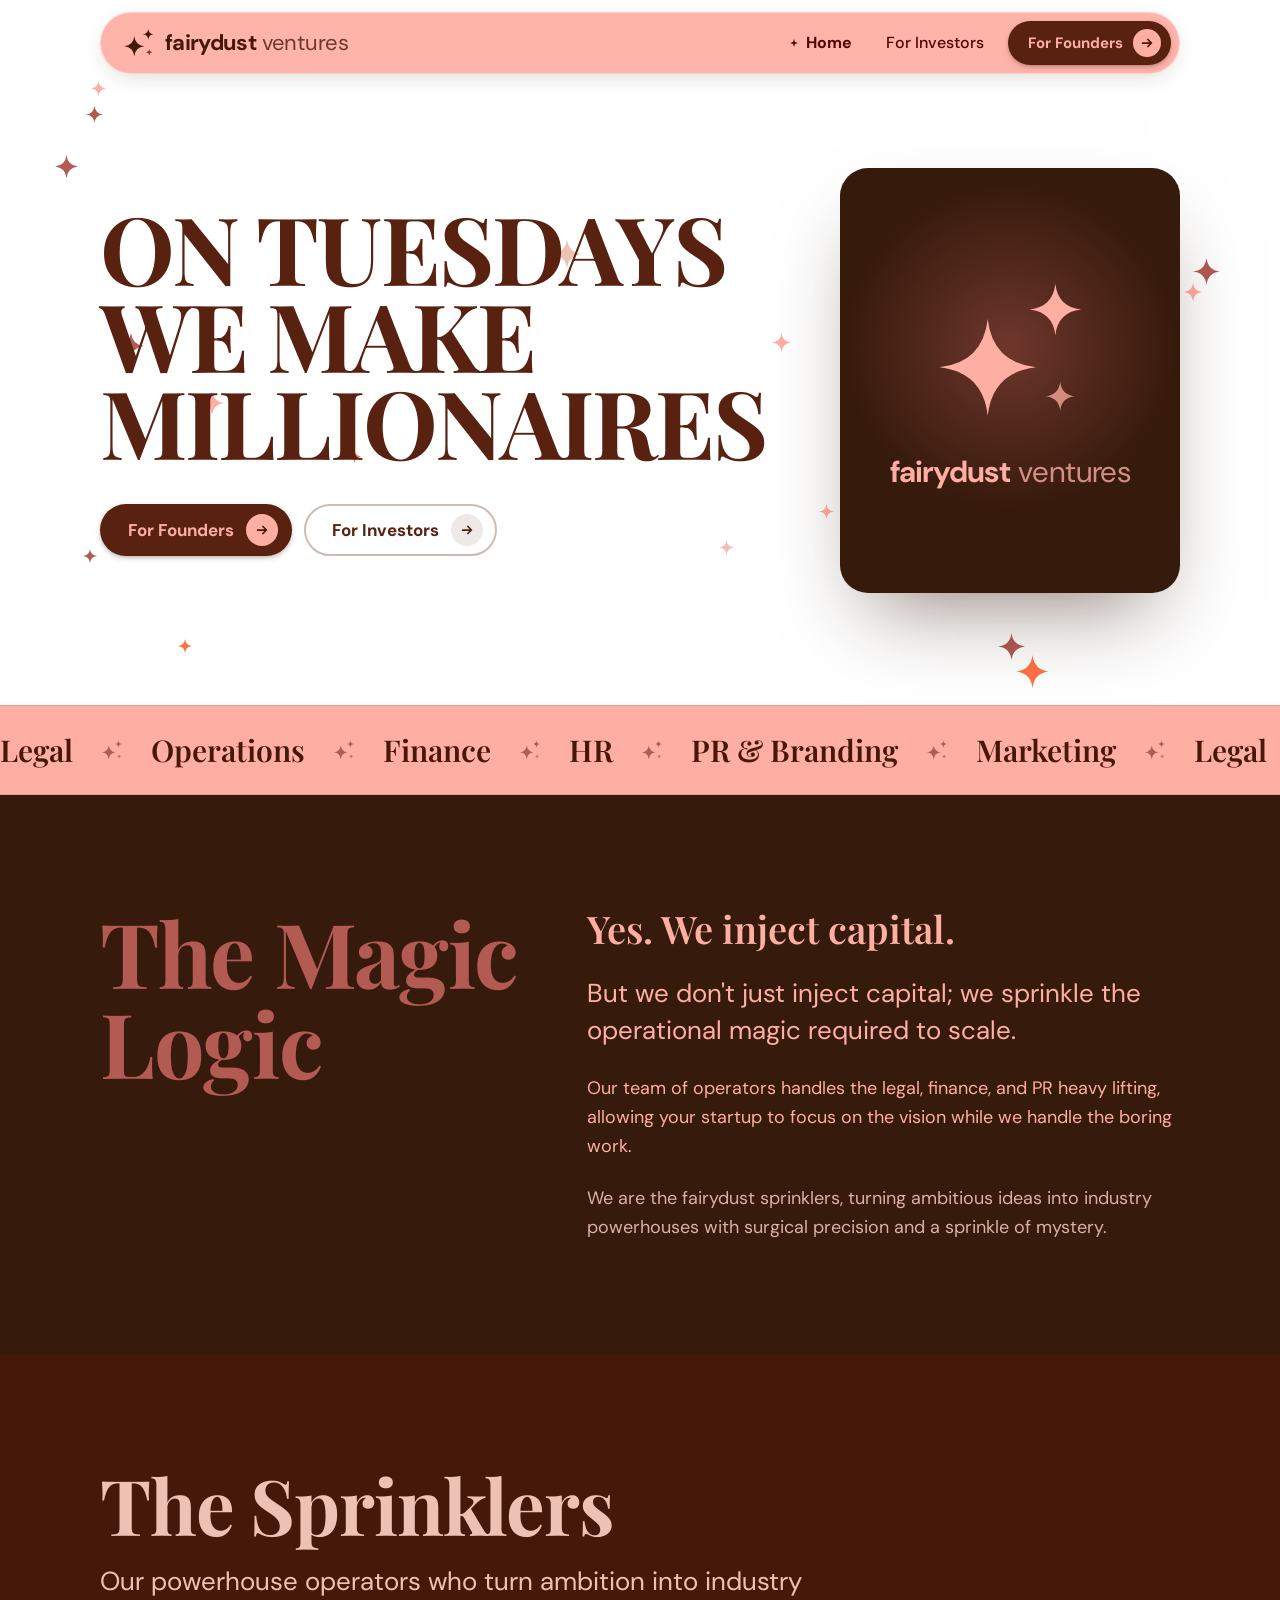
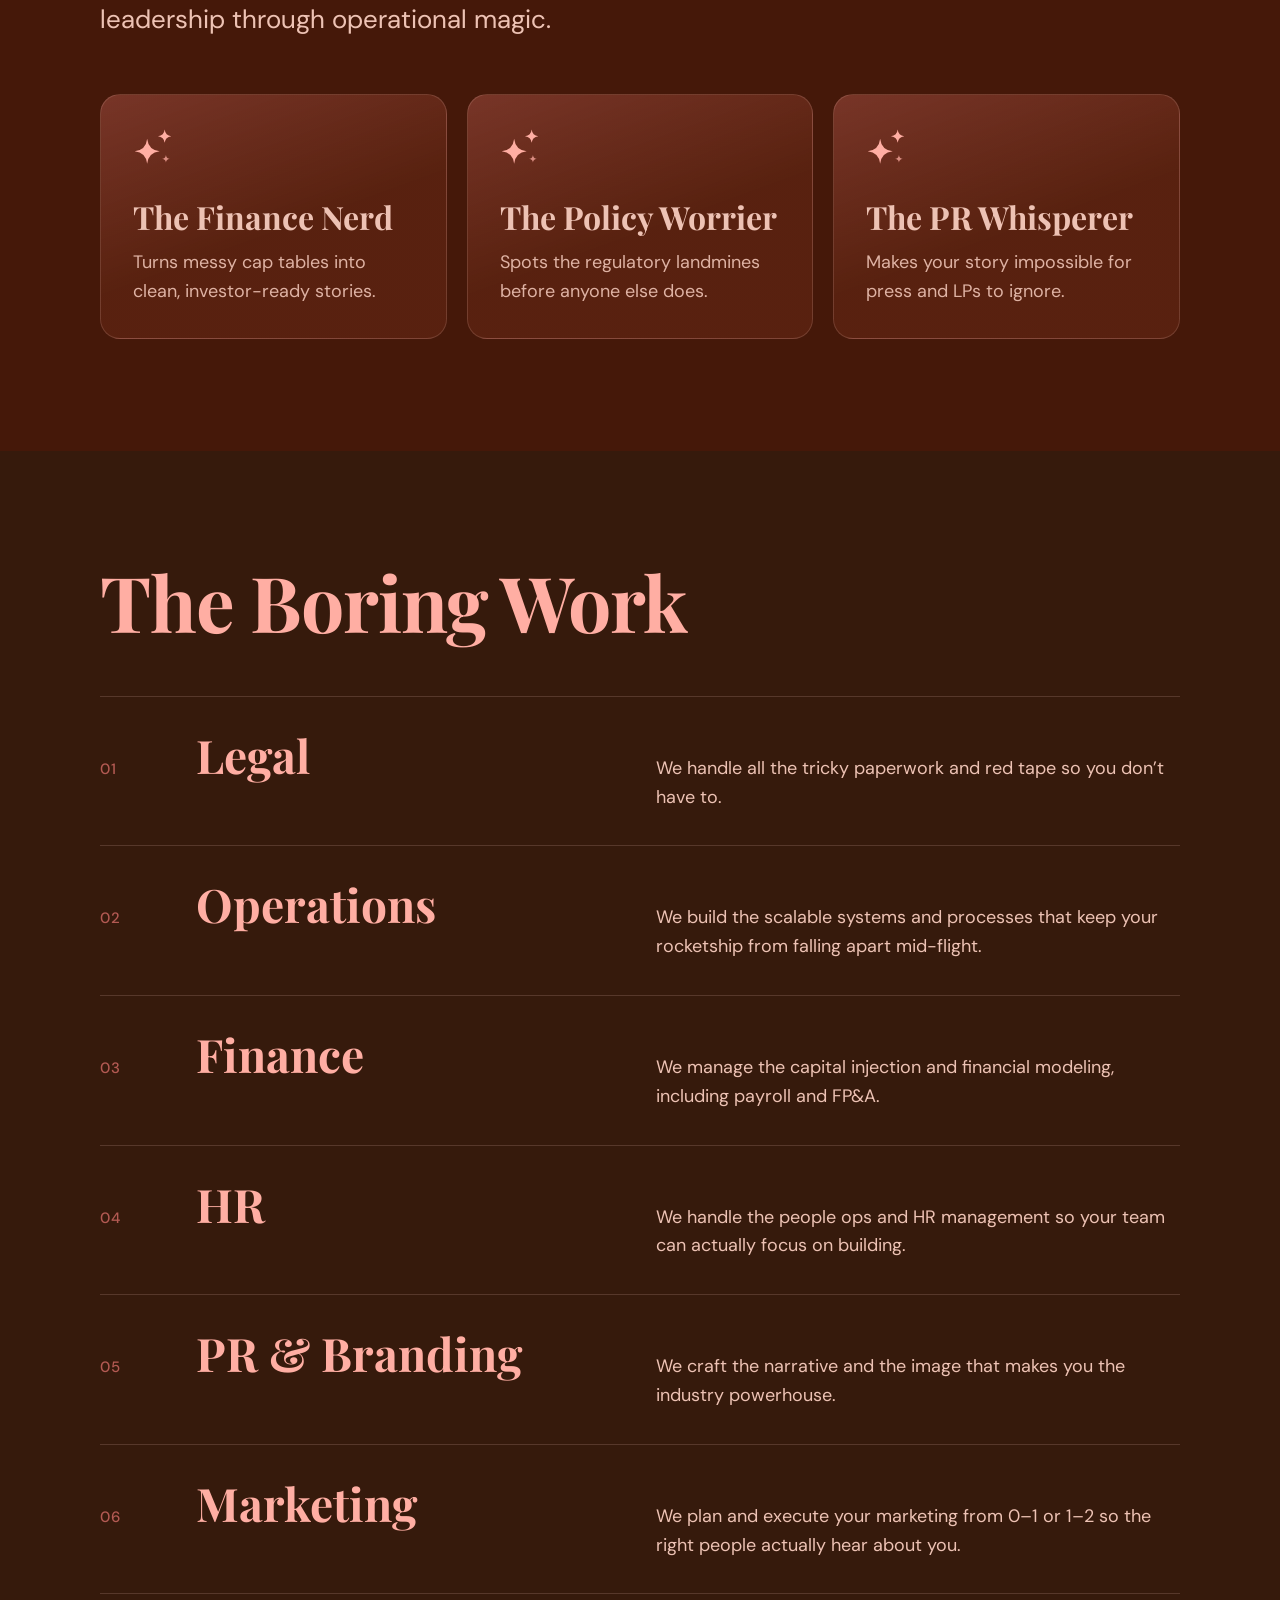
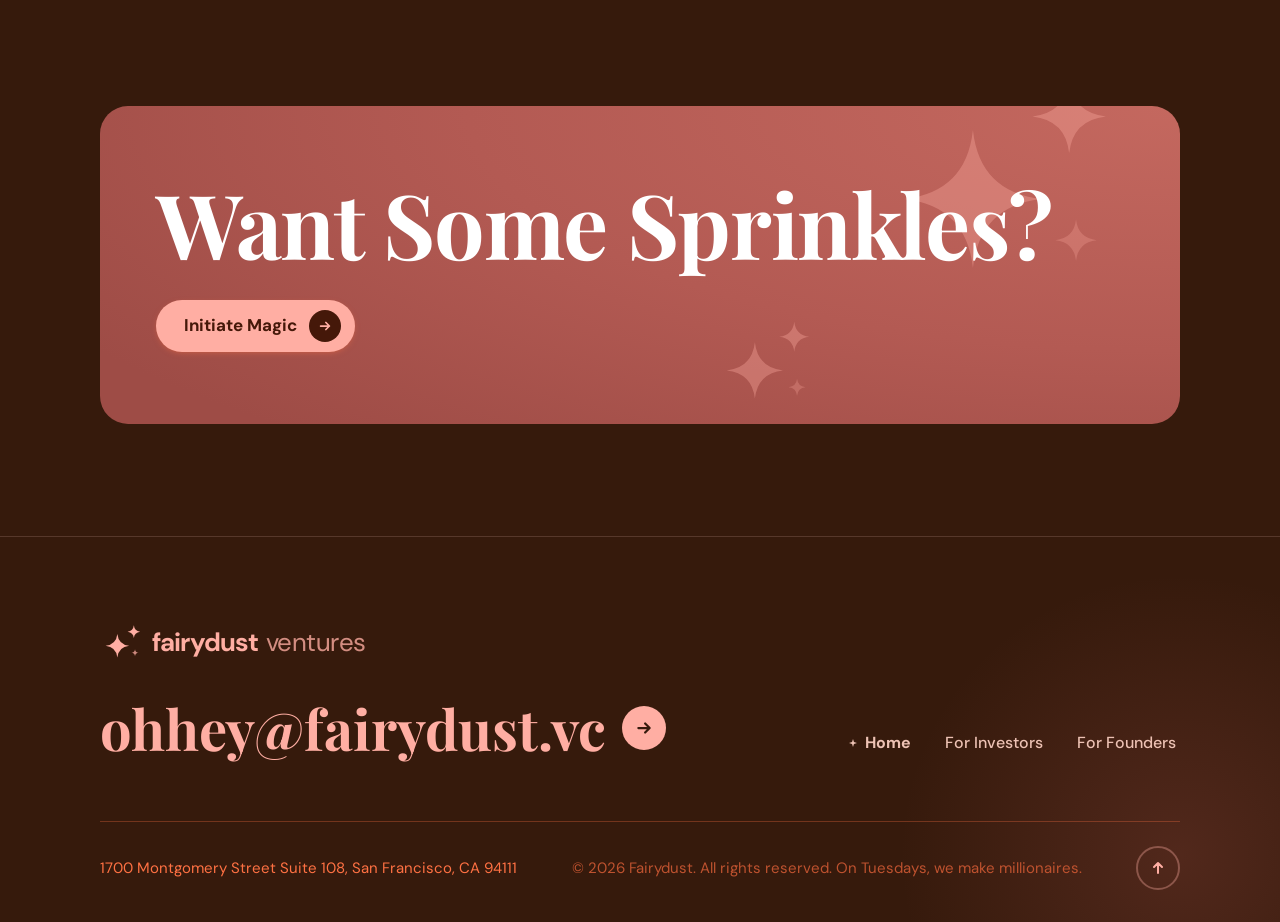
==== commit 6a150fcf: "Unified component system: shared button behavior across variants, interactive nav (sliding hover pil" ====
--- a/index.html
+++ b/index.html
@@ -13,19 +13,19 @@
   <link rel="preconnect" href="https://fonts.googleapis.com" />
   <link rel="preconnect" href="https://fonts.gstatic.com" crossorigin />
   <link href="https://fonts.googleapis.com/css2?family=Playfair+Display:wght@600;700&family=DM+Sans:opsz,wght@9..40,400;9..40,500;9..40,700&display=swap" rel="stylesheet" />
-  <link rel="stylesheet" href="styles.css?v=3da26c9e" />
+  <link rel="stylesheet" href="styles.css?v=5ba9a278" />
   <script>document.documentElement.classList.add("js")</script>
 </head>
-<body>
+<body id="top">
   <header class="nav">
     <div class="wrap">
       <div class="nav-pill">
-        <a href="/" aria-label="fairydust ventures home"><span class="logo"><svg class="mark" viewBox="0 0 48 48" fill="currentColor" aria-hidden="true"><path d="M17 14Q18.50 27.50 32 29Q18.50 30.50 17 44Q15.50 30.50 2 29Q15.50 27.50 17 14Z"/><path d="M38 3Q38.80 10.20 46 11Q38.80 11.80 38 19Q37.20 11.80 30 11Q37.20 10.20 38 3Z"/><path d="M39.5 33.5Q39.95 37.55 44.0 38Q39.95 38.45 39.5 42.5Q39.05 38.45 35.0 38Q39.05 37.55 39.5 33.5Z" opacity=".75"/></svg><span class="wm">fairydust<span class="wm-v">ventures</span></span></span></a>
+        <a class="logo-link" href="/" aria-label="fairydust ventures home"><span class="logo"><svg class="mark" viewBox="0 0 48 48" fill="currentColor" aria-hidden="true"><path d="M17 14Q18.50 27.50 32 29Q18.50 30.50 17 44Q15.50 30.50 2 29Q15.50 27.50 17 14Z"/><path d="M38 3Q38.80 10.20 46 11Q38.80 11.80 38 19Q37.20 11.80 30 11Q37.20 10.20 38 3Z"/><path d="M39.5 33.5Q39.95 37.55 44.0 38Q39.95 38.45 39.5 42.5Q39.05 38.45 35.0 38Q39.05 37.55 39.5 33.5Z" opacity=".75"/></svg><span class="wm">fairydust<span class="wm-v">ventures</span></span></span></a>
         <button class="menu-toggle" aria-label="Open menu" aria-expanded="false" aria-controls="menu"><svg viewBox="0 0 24 24" fill="none" stroke="currentColor" stroke-width="2.2" stroke-linecap="round" aria-hidden="true"><path class="l1" d="M4 7h16"/><path class="l2" d="M4 12h16"/><path class="l3" d="M4 17h16"/></svg></button>
-        <nav class="nav-links" id="menu">
-          <a href="/" aria-current="page">Home</a>
-          <a href="investors">For Investors</a>
-          <a href="founders">For Founders</a>
+        <nav class="nav-links" id="menu" data-ind>
+          <span class="nav-ind" aria-hidden="true"></span>
+          <a class="nav-link" href="/" aria-current="page">Home</a><a class="nav-link" href="investors">For Investors</a>
+          <a class="btn btn-brown btn-sm" href="founders">For Founders<span class="btn-ic" aria-hidden="true"><svg viewBox="0 0 16 16" fill="none" stroke="currentColor" stroke-width="2" stroke-linecap="round" stroke-linejoin="round"><path d="M3 8h10M9 4l4 4-4 4"/></svg></span></a>
         </nav>
       </div>
     </div>
@@ -104,17 +104,25 @@
 
   <footer>
     <div class="wrap">
-      <div class="foot">
-        <span class="logo"><svg class="mark" viewBox="0 0 48 48" fill="currentColor" aria-hidden="true"><path d="M17 14Q18.50 27.50 32 29Q18.50 30.50 17 44Q15.50 30.50 2 29Q15.50 27.50 17 14Z"/><path d="M38 3Q38.80 10.20 46 11Q38.80 11.80 38 19Q37.20 11.80 30 11Q37.20 10.20 38 3Z"/><path d="M39.5 33.5Q39.95 37.55 44.0 38Q39.95 38.45 39.5 42.5Q39.05 38.45 35.0 38Q39.05 37.55 39.5 33.5Z" opacity=".75"/></svg><span class="wm">fairydust<span class="wm-v">ventures</span></span></span>
-        <div class="foot-info">
-          1700 Montgomery Street Suite 108,<br />San Francisco, CA 94111<br />
-          <a href="mailto:ohhey@fairydust.vc">ohhey@fairydust.vc</a>
+      <div class="foot-top">
+        <div>
+          <a class="logo-link" href="/" aria-label="fairydust ventures home"><span class="logo"><svg class="mark" viewBox="0 0 48 48" fill="currentColor" aria-hidden="true"><path d="M17 14Q18.50 27.50 32 29Q18.50 30.50 17 44Q15.50 30.50 2 29Q15.50 27.50 17 14Z"/><path d="M38 3Q38.80 10.20 46 11Q38.80 11.80 38 19Q37.20 11.80 30 11Q37.20 10.20 38 3Z"/><path d="M39.5 33.5Q39.95 37.55 44.0 38Q39.95 38.45 39.5 42.5Q39.05 38.45 35.0 38Q39.05 37.55 39.5 33.5Z" opacity=".75"/></svg><span class="wm">fairydust<span class="wm-v">ventures</span></span></span></a><br />
+          <a class="foot-mail" href="mailto:ohhey@fairydust.vc">ohhey@fairydust.vc<span class="btn-ic" aria-hidden="true"><svg viewBox="0 0 16 16" fill="none" stroke="currentColor" stroke-width="2" stroke-linecap="round" stroke-linejoin="round"><path d="M3 8h10M9 4l4 4-4 4"/></svg></span></a>
         </div>
-        <nav class="foot-nav"><a href="/">Home</a><a href="investors">For Investors</a><a href="founders">For Founders</a></nav>
+        <nav class="foot-nav" data-ind aria-label="Footer">
+          <span class="nav-ind" aria-hidden="true"></span>
+          <a class="nav-link" href="/" aria-current="page">Home</a>
+          <a class="nav-link" href="investors">For Investors</a>
+          <a class="nav-link" href="founders">For Founders</a>
+        </nav>
       </div>
-      <p class="copyright">© 2026 Fairydust. All rights reserved. On Tuesdays, we make millionaires.</p>
+      <div class="foot-bottom">
+        <span class="foot-addr">1700 Montgomery Street Suite 108, San Francisco, CA 94111</span>
+        <span class="copyright">© 2026 Fairydust. All rights reserved. On Tuesdays, we make millionaires.</span>
+        <a class="btn to-top" href="#top" aria-label="Back to top"><svg viewBox="0 0 16 16" fill="none" stroke="currentColor" stroke-width="2" stroke-linecap="round" stroke-linejoin="round" aria-hidden="true"><path d="M8 13V3M4 7l4-4 4 4"/></svg></a>
+      </div>
     </div>
   </footer>
-  <script src="main.js?v=dec331ca" defer></script>
+  <script src="main.js?v=00b6fb01" defer></script>
 </body>
 </html>
--- a/styles.css
+++ b/styles.css
@@ -41,81 +41,145 @@
 .wm { font-family: var(--sans); font-weight: 700; letter-spacing: -0.03em; }
 .wm-v { font-weight: 400; letter-spacing: -0.02em; margin-left: .28em; opacity: .78; }
 
+/* =====================================================================
+   Components. Every interactive element shares the same motion rules:
+   - hover (mouse only): lift 2px, shadow appears, colors shift
+   - press (mouse + touch): sink back, scale .97, quick
+   - keyboard: a clear ring, never shown on mouse click
+   ===================================================================== */
+:root {
+  --ease: cubic-bezier(.2, .7, .3, 1);
+  --t: .22s;
+  --lift: translateY(-2px);
+  --press: translateY(0) scale(.97);
+}
+
 /* ---------- Nav (pink pill, as on the original) ---------- */
-.nav { position: fixed; top: 0; left: 0; right: 0; z-index: 50; padding: 12px 0; padding-top: max(12px, env(safe-area-inset-top)); }
+.nav { position: fixed; top: 0; left: 0; right: 0; z-index: 50; padding: 12px 0; padding-top: max(12px, env(safe-area-inset-top)); transition: padding var(--t) var(--ease); }
 .nav-pill {
-  display: flex; align-items: center; justify-content: space-between; gap: 16px;
-  background: rgba(255, 174, 163, 0.94);
-  backdrop-filter: blur(10px); -webkit-backdrop-filter: blur(10px);
-  border-radius: 999px; padding: 10px 12px 10px 20px;
-  box-shadow: 0 8px 30px rgba(54, 26, 12, 0.18);
-}
+  position: relative; display: flex; align-items: center; justify-content: space-between; gap: 16px;
+  background: rgba(255, 174, 163, 0.92);
+  backdrop-filter: blur(12px) saturate(1.2); -webkit-backdrop-filter: blur(12px) saturate(1.2);
+  border: 1px solid rgba(255, 255, 255, .35);
+  border-radius: 999px; padding: 8px 8px 8px 18px;
+  box-shadow: 0 6px 24px -8px rgba(54, 26, 12, 0.22);
+  transition: box-shadow var(--t) var(--ease), background var(--t) var(--ease), padding var(--t) var(--ease);
+}
+.nav.scrolled { padding-top: max(8px, env(safe-area-inset-top)); }
+.nav.scrolled .nav-pill { background: rgba(255, 174, 163, 0.97); box-shadow: 0 14px 40px -12px rgba(54, 26, 12, 0.4); }
+
+/* Logo link: the stars twinkle on hover */
+.logo-link { display: inline-flex; border-radius: 999px; padding: 6px 4px; transition: transform var(--t) var(--ease); }
 .nav .logo { color: var(--brown-800); }
-.nav-links { display: flex; align-items: center; gap: 4px; }
-.nav-links a {
-  position: relative; color: var(--maroon); font-size: 16px; font-weight: 500; padding: 10px 16px; border-radius: 999px;
-  transition: background .2s ease, color .2s ease, transform .15s ease;
-}
-.nav-links a[aria-current="page"] { background: var(--brown-800); color: var(--pink); }
-.nav-links a:active { transform: scale(.96); }
+.logo .mark path { transform-box: fill-box; transform-origin: center; transition: transform .45s var(--ease); }
+@media (hover: hover) {
+  .logo-link:hover .mark path:nth-child(1) { transform: scale(.88); }
+  .logo-link:hover .mark path:nth-child(2) { transform: scale(1.3); }
+  .logo-link:hover .mark path:nth-child(3) { transform: scale(1.5); }
+}
+.logo-link:active { transform: var(--press); }
+
+.nav-links { position: relative; display: flex; align-items: center; gap: 2px; }
+/* A soft pill slides under whichever link you point at */
+.nav-ind {
+  position: absolute; top: 0; left: 0; height: 100%; width: 0; border-radius: 999px;
+  background: rgba(79, 6, 0, 0.1); opacity: 0; pointer-events: none;
+  transition: transform .35s var(--ease), width .35s var(--ease), opacity .2s ease;
+}
+.nav-link {
+  position: relative; z-index: 1; display: inline-flex; align-items: center; gap: 8px;
+  min-height: 44px; padding: 0 16px; border-radius: 999px;
+  color: var(--maroon); font-size: 16px; font-weight: 500;
+  transition: color var(--t) var(--ease), transform .12s ease;
+}
+.nav-link:active { transform: var(--press); }
+/* Current page: a small star beside the label */
+.nav-link[aria-current="page"] { font-weight: 700; }
+.nav-link[aria-current="page"]::before {
+  content: ""; width: 8px; height: 8px; background: currentColor;
+  clip-path: polygon(50% 0, 62% 38%, 100% 50%, 62% 62%, 50% 100%, 38% 62%, 0 50%, 38% 38%);
+}
+.nav-links .btn { margin-left: 6px; }
+
 .menu-toggle {
   display: none; width: 44px; height: 44px; border: 0; border-radius: 50%;
   background: var(--brown-800); color: var(--pink); cursor: pointer;
   align-items: center; justify-content: center;
-  transition: transform .15s ease, background .2s ease;
-}
-.menu-toggle:active { transform: scale(.92); }
+  transition: transform var(--t) var(--ease), background var(--t) var(--ease), box-shadow var(--t) var(--ease);
+}
+.menu-toggle:active { transform: var(--press); }
 .menu-toggle svg { width: 20px; height: 20px; }
-.menu-toggle path { transition: transform .25s ease, opacity .2s ease; transform-origin: 12px 12px; }
+.menu-toggle path { transition: transform .3s var(--ease), opacity .2s ease; transform-origin: 12px 12px; }
 .menu-toggle[aria-expanded="true"] .l1 { transform: translateY(5px) rotate(45deg); }
 .menu-toggle[aria-expanded="true"] .l2 { opacity: 0; }
 .menu-toggle[aria-expanded="true"] .l3 { transform: translateY(-5px) rotate(-45deg); }
 
 /* ---------- Buttons ---------- */
-/* One system: lift on hover (mouse only), press down on click/tap, clear ring for keyboard */
+/* Variants only set colors; all behavior lives on .btn so every button feels the same */
 .btn {
+  --bg: var(--brown-700); --fg: var(--pink); --bd: transparent;
+  --bg-h: var(--brown-800); --fg-h: var(--fg); --bd-h: var(--bd);
+  --ic-bg: var(--pink); --ic-fg: var(--brown-800);
+  --sh: rgba(54, 26, 12, .55);
   position: relative; display: inline-flex; align-items: center; justify-content: center; gap: 12px;
-  min-height: 52px; padding: 14px 24px 14px 28px; border-radius: 999px; border: 2px solid transparent;
-  font-family: var(--sans); font-size: 17px; font-weight: 700; line-height: 1; cursor: pointer;
+  min-height: 52px; padding: 0 12px 0 26px; border-radius: 999px;
+  background: var(--bg); color: var(--fg); border: 2px solid var(--bd);
+  font-family: var(--sans); font-size: 17px; font-weight: 700; line-height: 1; white-space: nowrap; cursor: pointer;
   -webkit-user-select: none; user-select: none; touch-action: manipulation;
-  transition: transform .2s cubic-bezier(.2,.7,.3,1), box-shadow .2s ease, background .2s ease, color .2s ease, border-color .2s ease;
+  box-shadow: 0 2px 6px -2px var(--sh);
+  transition: transform var(--t) var(--ease), box-shadow var(--t) var(--ease), background var(--t) var(--ease), color var(--t) var(--ease), border-color var(--t) var(--ease);
 }
 .btn-ic {
-  display: inline-grid; place-items: center; width: 28px; height: 28px; border-radius: 50%;
-  margin-right: -10px; transition: transform .25s cubic-bezier(.2,.7,.3,1), background .2s ease;
-}
-.btn-ic svg { width: 14px; height: 14px; }
-.btn:active { transform: translateY(1px) scale(.97); box-shadow: none; transition-duration: .08s; }
-
-.btn-pink { background: var(--pink); color: var(--brown-800); box-shadow: 0 1px 0 rgba(255,255,255,.4) inset, 0 6px 18px -8px rgba(255, 113, 67, .55); }
-.btn-pink .btn-ic { background: var(--brown-800); color: var(--pink); }
-.btn-brown { background: var(--brown-700); color: var(--pink); box-shadow: 0 8px 20px -10px rgba(54, 26, 12, .7); }
-.btn-brown .btn-ic { background: var(--pink); color: var(--brown-800); }
-.btn-outline { border-color: rgba(88, 33, 16, .35); color: var(--brown-700); }
-.btn-outline .btn-ic { background: rgba(88, 33, 16, .08); color: var(--brown-700); }
+  display: inline-grid; place-items: center; width: 32px; height: 32px; border-radius: 50%; flex: none;
+  background: var(--ic-bg); color: var(--ic-fg);
+  transition: transform var(--t) var(--ease), background var(--t) var(--ease), color var(--t) var(--ease);
+}
+.btn-ic svg { width: 14px; height: 14px; transition: transform var(--t) var(--ease); }
+.btn:active { transform: var(--press); box-shadow: 0 1px 2px -1px var(--sh); transition-duration: .08s; }
+
+.btn-brown { /* defaults */ }
+.btn-pink {
+  --bg: var(--pink); --fg: var(--brown-800); --bg-h: #ffc2b9;
+  --ic-bg: var(--brown-800); --ic-fg: var(--pink);
+  --sh: rgba(255, 113, 67, .55);
+}
+.btn-outline {
+  --bg: transparent; --fg: var(--brown-700); --bd: rgba(88, 33, 16, .3);
+  --bg-h: var(--brown-700); --fg-h: var(--pink); --bd-h: var(--brown-700);
+  --ic-bg: rgba(88, 33, 16, .1); --ic-fg: var(--brown-700);
+  --sh: rgba(54, 26, 12, .45);
+  box-shadow: none;
+}
+.btn-sm { min-height: 44px; font-size: 15px; padding: 0 8px 0 18px; gap: 10px; }
+.btn-sm .btn-ic { width: 28px; height: 28px; }
 
 @media (hover: hover) {
-  .nav-links a:not([aria-current="page"]):hover { background: rgba(79, 6, 0, 0.09); }
-  .btn:hover { transform: translateY(-2px); }
-  .btn:hover .btn-ic { transform: translateX(3px); }
-  .btn-pink:hover { background: #ffbcb2; box-shadow: 0 1px 0 rgba(255,255,255,.4) inset, 0 14px 28px -10px rgba(255, 113, 67, .6); }
-  .btn-brown:hover { background: var(--brown-800); box-shadow: 0 16px 30px -12px rgba(54, 26, 12, .8); }
-  .btn-outline:hover { border-color: var(--brown-700); background: rgba(88, 33, 16, .04); }
-  .btn:active { transform: translateY(1px) scale(.97); }
-}
-
-/* Keyboard focus: visible ring only when tabbing, never on mouse click */
+  .btn:hover { transform: var(--lift); background: var(--bg-h); color: var(--fg-h); border-color: var(--bd-h); box-shadow: 0 14px 28px -12px var(--sh); }
+  .btn:hover .btn-ic svg { transform: translateX(2px); }
+  .btn:hover .btn-ic { transform: rotate(-45deg); }
+  .btn-outline:hover .btn-ic { background: var(--pink); color: var(--brown-700); }
+  .btn:active { transform: var(--press); box-shadow: 0 1px 2px -1px var(--sh); }
+  .menu-toggle:hover { transform: var(--lift); box-shadow: 0 10px 20px -10px rgba(54, 26, 12, .6); }
+}
+
+/* Current-page state for a button in the nav */
+.btn[aria-current="page"] { box-shadow: 0 0 0 3px rgba(88, 33, 16, .18); }
+
+/* Keyboard focus: visible ring only when tabbing */
 :focus { outline: none; }
 :focus-visible { outline: 3px solid var(--rose); outline-offset: 3px; border-radius: 999px; }
 .magic :focus-visible, .sprinklers :focus-visible, .boring :focus-visible, .motto :focus-visible, footer :focus-visible, .cta-card :focus-visible { outline-color: var(--pink); }
 .field :focus-visible { outline: none; }
 
-/* Disabled / busy */
 .btn[disabled], .btn[aria-busy="true"] { opacity: .6; pointer-events: none; }
 
-/* Text links */
-.foot-info a, .inline-link { background: linear-gradient(currentColor, currentColor) 0 100% / 0 1px no-repeat; transition: background-size .3s ease; }
-@media (hover: hover) { .foot-info a:hover, .inline-link:hover { background-size: 100% 1px; } }
+/* ---------- Text links: underline grows in from the left ---------- */
+.link {
+  background: linear-gradient(currentColor, currentColor) 0 100% / 0 1.5px no-repeat;
+  padding-bottom: 2px; transition: background-size .35s var(--ease), color var(--t) var(--ease);
+}
+@media (hover: hover) { .link:hover { background-size: 100% 1.5px; } }
+.link:active { opacity: .7; }
 
 /* ---------- Hero (white, brown headline, as on the original) ---------- */
 .hero { background: var(--white); color: var(--brown-700); padding: 168px 0 112px; position: relative; overflow: hidden; }
@@ -227,14 +291,44 @@
 .panel form .btn { width: 100%; }
 
 /* ---------- Footer ---------- */
-footer { background: var(--brown-900); border-top: 1px solid var(--line-dark); padding: 56px 0 max(40px, env(safe-area-inset-bottom)); color: var(--orange); }
-.foot { display: grid; grid-template-columns: auto 1fr auto; align-items: center; gap: 32px; padding-bottom: 32px; border-bottom: 1px solid rgba(255, 113, 67, .35); }
-.foot-info { font-size: 16px; line-height: 1.6; text-align: center; }
-.foot-nav { display: flex; gap: 8px; flex-wrap: wrap; }
-.foot-nav a { color: var(--blush); padding: 12px 14px; border-radius: 999px; transition: background .2s ease, color .2s ease; }
-.foot-nav a:active { background: rgba(237, 194, 180, .14); }
-@media (hover: hover) { .foot-nav a:hover { background: rgba(237, 194, 180, .08); color: var(--pink); } }
-.copyright { color: var(--rust); font-size: 15px; text-align: center; padding-top: 28px; }
+footer { position: relative; background: var(--brown-900); border-top: 1px solid var(--line-dark); padding: 80px 0 max(32px, env(safe-area-inset-bottom)); color: var(--blush); overflow: hidden; }
+footer::before {
+  content: ""; position: absolute; right: -180px; top: 10%; width: 560px; height: 560px; pointer-events: none;
+  background: radial-gradient(closest-side, rgba(179, 90, 83, .22), transparent);
+}
+.foot-top { position: relative; display: flex; justify-content: space-between; align-items: flex-end; gap: 40px; flex-wrap: wrap; }
+.foot-top .logo { font-size: 26px; }
+.foot-mail {
+  display: inline-flex; align-items: center; gap: 16px; margin-top: 28px;
+  font-family: var(--display); font-weight: 700; font-size: clamp(30px, 4.4vw, 56px); line-height: 1.1; color: var(--pink);
+  background: linear-gradient(currentColor, currentColor) 0 100% / 0 3px no-repeat; padding-bottom: 6px;
+  transition: background-size .45s var(--ease), color var(--t) var(--ease);
+}
+.foot-mail .btn-ic { --ic-bg: var(--pink); --ic-fg: var(--brown-900); width: 44px; height: 44px; }
+.foot-mail .btn-ic svg { width: 18px; height: 18px; }
+@media (hover: hover) {
+  .foot-mail:hover { background-size: 100% 3px; }
+  .foot-mail:hover .btn-ic { transform: rotate(-45deg); }
+}
+.foot-mail:active { opacity: .8; }
+
+.foot-nav { display: flex; gap: 2px; margin-right: -12px; }
+.foot-nav .nav-link { color: var(--blush); }
+.foot-nav .nav-ind { background: rgba(237, 194, 180, .1); }
+
+.foot-bottom {
+  position: relative; display: flex; justify-content: space-between; align-items: center; gap: 20px; flex-wrap: wrap;
+  margin-top: 56px; padding-top: 24px; border-top: 1px solid rgba(255, 113, 67, .3);
+  font-size: 15px;
+}
+.foot-addr { color: var(--orange); }
+.copyright { color: var(--rust); }
+.to-top {
+  --bg: transparent; --fg: var(--pink); --bd: rgba(255, 174, 163, .35); --bg-h: var(--pink); --fg-h: var(--brown-900); --bd-h: var(--pink); --sh: rgba(0,0,0,.5);
+  width: 44px; min-height: 44px; padding: 0; box-shadow: none;
+}
+.to-top svg { width: 16px; height: 16px; transition: transform var(--t) var(--ease); }
+@media (hover: hover) { .to-top:hover svg { transform: translateY(-2px); } }
 
 /* ---------- Reveal (only when JS runs, so content never hides without it) ---------- */
 .js .reveal { opacity: 0; transform: translateY(18px); transition: opacity .7s ease, transform .7s ease; }
@@ -354,15 +448,19 @@
   .nav-pill { padding: 6px 6px 6px 16px; }
   .nav .logo { font-size: 19px; }
   .menu-toggle { display: inline-flex; }
-  .nav-links {
-    position: absolute; top: calc(100% + 8px); left: max(16px, env(safe-area-inset-left)); right: max(16px, env(safe-area-inset-right));
+  .nav-pill .nav-links {
+    position: absolute; top: calc(100% + 8px); left: 0; right: 0;
     flex-direction: column; align-items: stretch; gap: 4px;
     background: var(--pink); border-radius: 24px; padding: 10px;
-    box-shadow: 0 16px 40px rgba(54, 26, 12, .3);
-    display: none;
+    box-shadow: 0 20px 44px -12px rgba(54, 26, 12, .45);
+    opacity: 0; transform: translateY(-8px) scale(.98); transform-origin: top center; visibility: hidden;
+    transition: opacity .22s var(--ease), transform .3s var(--ease), visibility 0s linear .3s;
   }
-  .nav-links.open { display: flex; }
-  .nav-links a { font-size: 18px; padding: 14px 18px; }
+  .nav-pill .nav-links.open { opacity: 1; transform: none; visibility: visible; transition-delay: 0s; }
+  .nav-pill .nav-links .nav-link { font-size: 18px; min-height: 52px; padding: 0 18px; }
+  .nav-pill .nav-links .btn { margin: 6px 0 0; min-height: 52px; font-size: 17px; justify-content: space-between; padding: 0 10px 0 20px; }
+  .nav-pill .nav-ind { display: none; }
+  .nav-pill .nav-link[aria-current="page"] { background: rgba(79, 6, 0, .08); }
 
   .hero { padding: 120px 0 64px; }
   .hero-ctas { flex-direction: column; margin-top: 32px; }
@@ -387,8 +485,11 @@
   .page-hero { padding: 120px 0 64px; }
   .panel { padding: 28px 20px; border-radius: 20px; }
 
-  .foot { grid-template-columns: 1fr; gap: 20px; }
-  .foot-info { text-align: left; }
-  .foot-nav { margin-left: -12px; }
-  .copyright { text-align: left; }
-}
+  footer { padding-top: 56px; }
+  .foot-top { flex-direction: column; align-items: flex-start; gap: 24px; }
+  .foot-mail { font-size: 28px; gap: 12px; }
+  .foot-mail .btn-ic { width: 36px; height: 36px; }
+  .foot-nav { margin: 0 0 0 -16px; flex-wrap: wrap; }
+  .foot-bottom { flex-direction: column; align-items: flex-start; margin-top: 36px; gap: 14px; }
+  .to-top { order: 3; }
+}
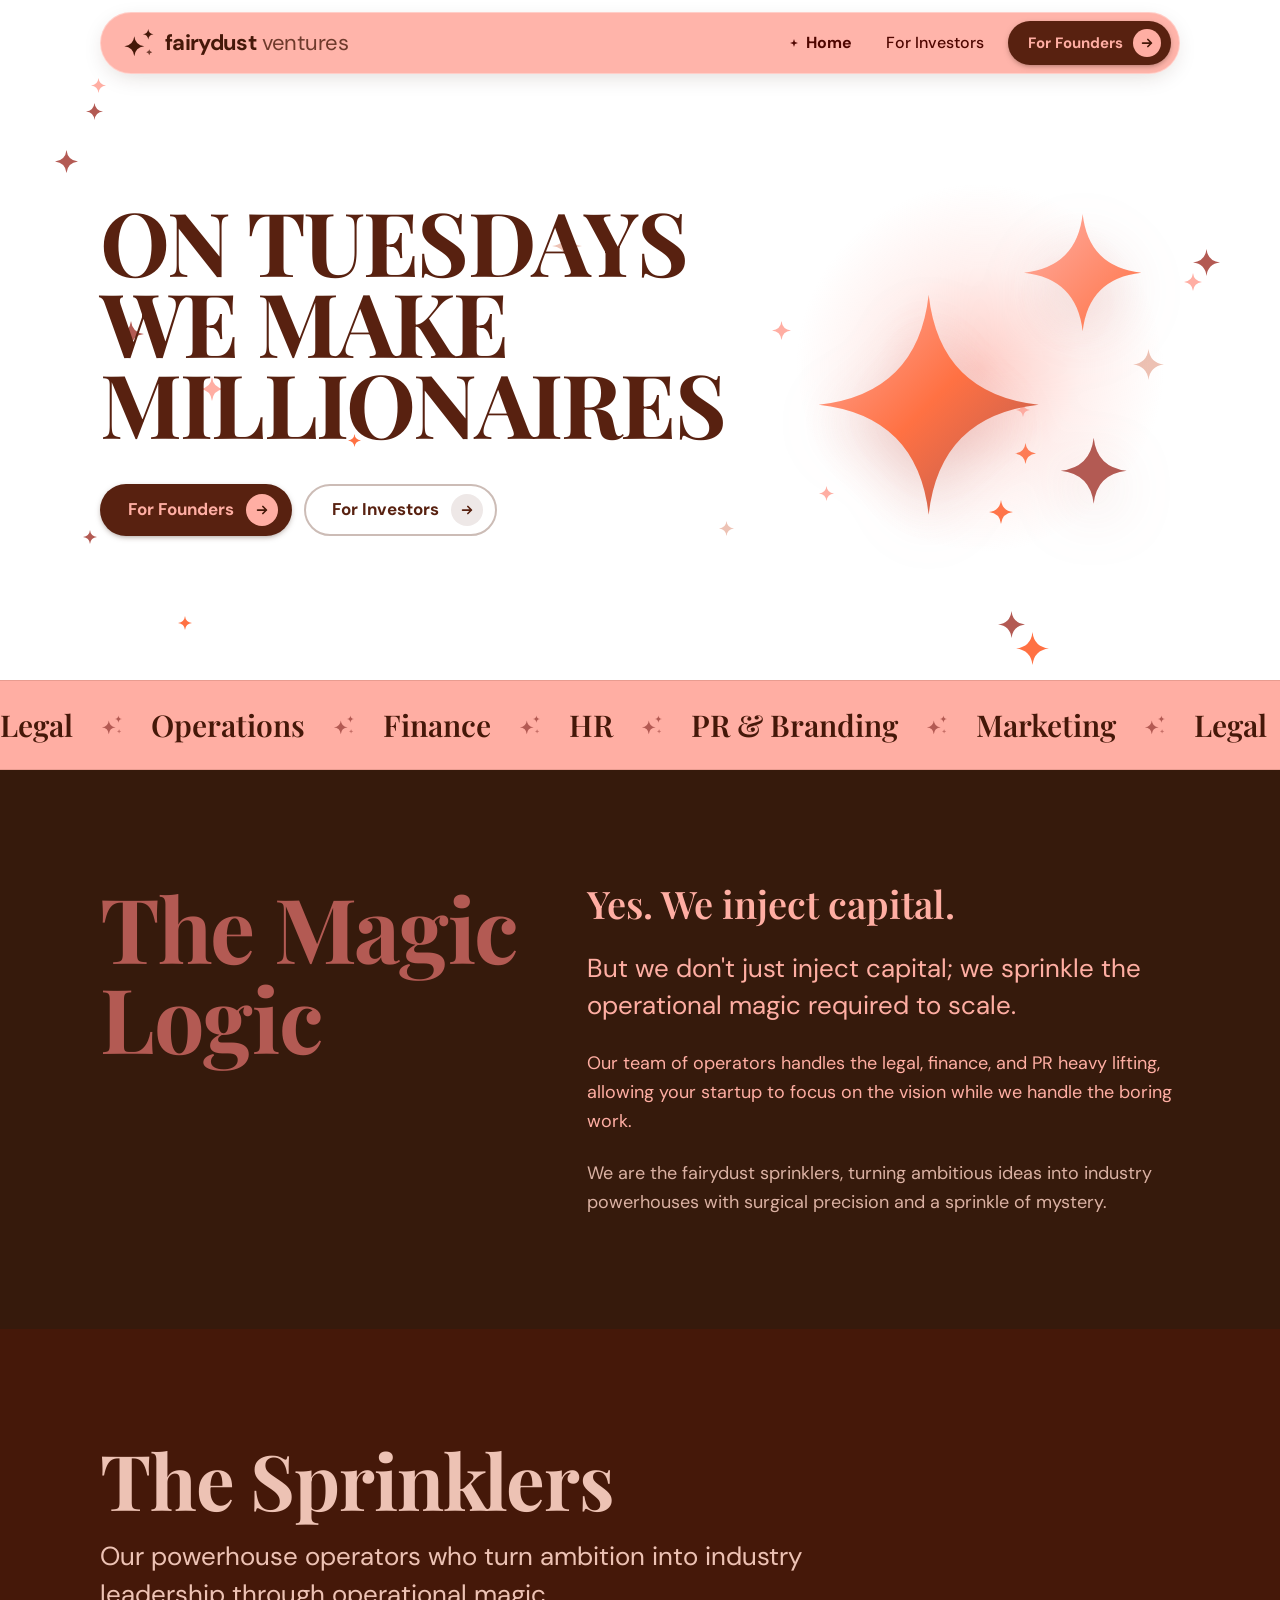
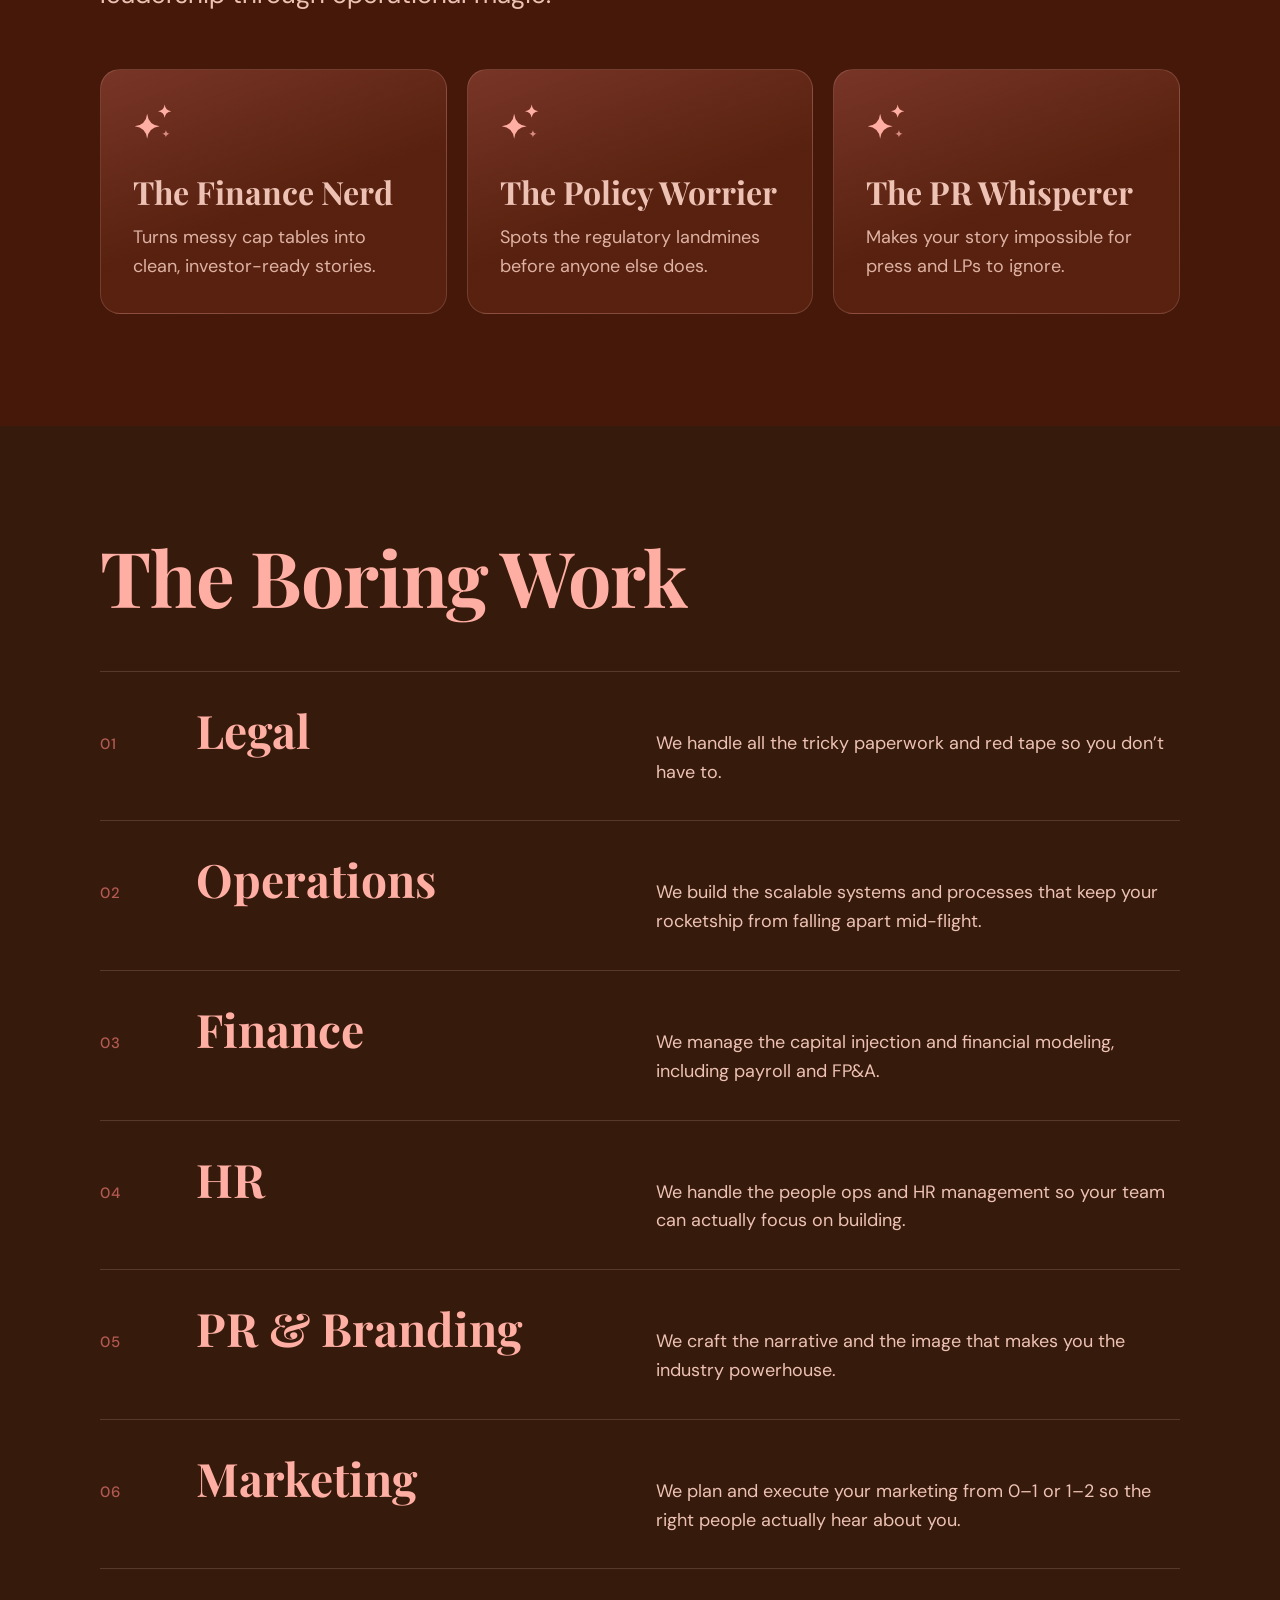
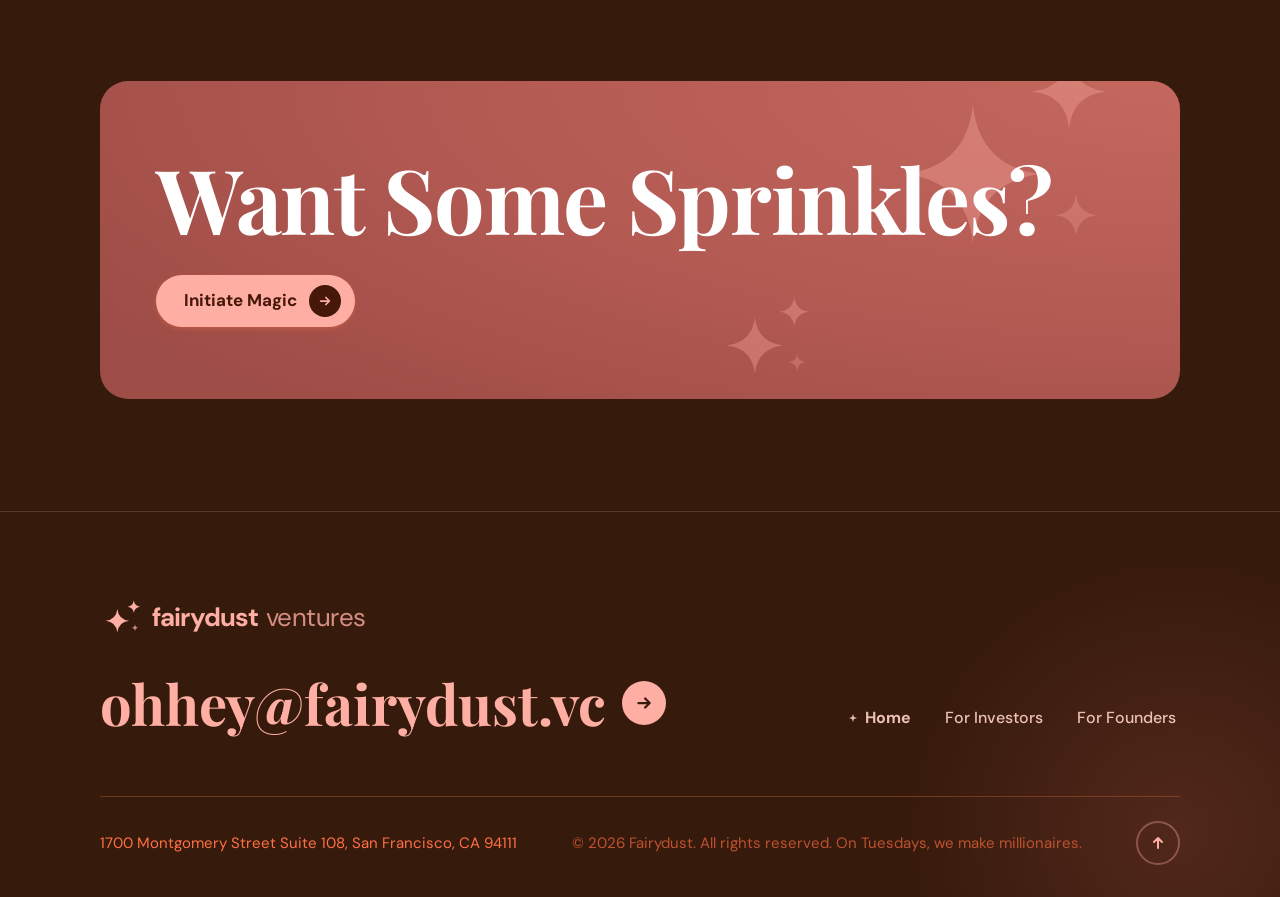
==== commit f29e98fc: "Hero: replace boxed logo card with a floating gradient three-star mark (glow, drift, cursor tilt) Co" ====
--- a/index.html
+++ b/index.html
@@ -13,7 +13,7 @@
   <link rel="preconnect" href="https://fonts.googleapis.com" />
   <link rel="preconnect" href="https://fonts.gstatic.com" crossorigin />
   <link href="https://fonts.googleapis.com/css2?family=Playfair+Display:wght@600;700&family=DM+Sans:opsz,wght@9..40,400;9..40,500;9..40,700&display=swap" rel="stylesheet" />
-  <link rel="stylesheet" href="styles.css?v=5ba9a278" />
+  <link rel="stylesheet" href="styles.css?v=bc85d6ee" />
   <script>document.documentElement.classList.add("js")</script>
 </head>
 <body id="top">
@@ -42,9 +42,8 @@
             <a href="investors" class="btn btn-outline">For Investors<span class="btn-ic" aria-hidden="true"><svg viewBox="0 0 16 16" fill="none" stroke="currentColor" stroke-width="2" stroke-linecap="round" stroke-linejoin="round"><path d="M3 8h10M9 4l4 4-4 4"/></svg></span></a>
           </div>
         </div>
-        <div class="hero-mark" aria-hidden="true">
-          <span class="mark-lg"><svg class="mark" viewBox="0 0 48 48" fill="currentColor" aria-hidden="true"><path d="M17 14Q18.50 27.50 32 29Q18.50 30.50 17 44Q15.50 30.50 2 29Q15.50 27.50 17 14Z"/><path d="M38 3Q38.80 10.20 46 11Q38.80 11.80 38 19Q37.20 11.80 30 11Q37.20 10.20 38 3Z"/><path d="M39.5 33.5Q39.95 37.55 44.0 38Q39.95 38.45 39.5 42.5Q39.05 38.45 35.0 38Q39.05 37.55 39.5 33.5Z" opacity=".75"/></svg></span>
-          <span class="wordmark-lg"><span class="wm">fairydust<span class="wm-v">ventures</span></span></span>
+        <div class="hero-star" aria-hidden="true" data-tilt>
+          <svg viewBox="0 0 48 48" class="hs-svg"><defs><linearGradient id="hsg" x1="0" y1="0" x2="1" y2="1"><stop offset="0" stop-color="#ffaea3"/><stop offset=".5" stop-color="#ff7143"/><stop offset="1" stop-color="#b35a53"/></linearGradient><linearGradient id="hsg2" x1="0" y1="0" x2="1" y2="1"><stop offset="0" stop-color="#ffaea3"/><stop offset="1" stop-color="#ff7143"/></linearGradient></defs><path class="s1" fill="url(#hsg)" d="M17 14Q18.50 27.50 32 29Q18.50 30.50 17 44Q15.50 30.50 2 29Q15.50 27.50 17 14Z"/><path class="s2" fill="url(#hsg2)" d="M38 3Q38.80 10.20 46 11Q38.80 11.80 38 19Q37.20 11.80 30 11Q37.20 10.20 38 3Z"/><path class="s3" fill="#b35a53" d="M39.5 33.5Q39.95 37.55 44.0 38Q39.95 38.45 39.5 42.5Q39.05 38.45 35.0 38Q39.05 37.55 39.5 33.5Z"/></svg>
         </div>
       </div>
     </section>
@@ -123,6 +122,6 @@
       </div>
     </div>
   </footer>
-  <script src="main.js?v=00b6fb01" defer></script>
+  <script src="main.js?v=fe2a0cc6" defer></script>
 </body>
 </html>
--- a/styles.css
+++ b/styles.css
@@ -183,25 +183,34 @@
 
 /* ---------- Hero (white, brown headline, as on the original) ---------- */
 .hero { background: var(--white); color: var(--brown-700); padding: 168px 0 112px; position: relative; overflow: hidden; }
-.hero-grid { display: grid; grid-template-columns: minmax(0, 1fr) 340px; gap: 56px; align-items: center; }
+.hero-grid { display: grid; grid-template-columns: minmax(0, 1fr) minmax(280px, 400px); gap: 40px; align-items: center; }
 .hero h1 {
   font-family: var(--display); font-weight: 700;
   font-size: min(13.8cqi, 128px); line-height: .92; letter-spacing: -0.02em; text-transform: uppercase;
 }
 .hero-copy { container-type: inline-size; min-width: 0; }
 .hero-ctas { display: flex; flex-wrap: wrap; gap: 12px; margin-top: 40px; }
-.hero-mark {
-  position: relative; aspect-ratio: 4 / 5; border-radius: 28px; overflow: hidden;
-  background:
-    radial-gradient(70% 55% at 50% 42%, rgba(179, 90, 83, .45), transparent 70%),
-    var(--brown-900);
-  display: flex; flex-direction: column; align-items: center; justify-content: center; gap: 28px;
-  padding: 32px; color: var(--pink);
-  box-shadow: 0 40px 80px -30px rgba(54, 26, 12, .55);
-}
-.mark-lg { width: 56%; animation: glow 5s ease-in-out infinite; }
-.mark-lg svg { width: 100%; height: auto; }
-.wordmark-lg { font-size: 30px; line-height: 1; white-space: nowrap; }
+/* Floating three-star mark */
+.hero-star { position: relative; width: 100%; aspect-ratio: 1; display: grid; place-items: center; }
+.hero-star::before {
+  content: ""; position: absolute; inset: 4%; border-radius: 50%;
+  background: radial-gradient(closest-side, rgba(255, 174, 163, .6), rgba(255, 174, 163, .18) 55%, rgba(255, 174, 163, 0));
+  animation: breathe 6s ease-in-out infinite;
+}
+.hs-svg {
+  position: relative; width: 88%; height: auto; overflow: visible;
+  transform: translate(var(--px, 0px), var(--py, 0px)) rotate(var(--rot, 0deg));
+  transition: transform .8s var(--ease);
+  filter: drop-shadow(0 18px 30px rgba(179, 90, 83, .28));
+}
+.hs-svg path { transform-box: fill-box; transform-origin: center; }
+.hs-svg .s1 { animation: float1 7s ease-in-out infinite; }
+.hs-svg .s2 { animation: float2 5.5s ease-in-out -1.5s infinite; }
+.hs-svg .s3 { animation: float3 4.5s ease-in-out -.8s infinite; }
+@keyframes breathe { 0%, 100% { transform: scale(.92); opacity: .75; } 50% { transform: scale(1.04); opacity: 1; } }
+@keyframes float1 { 0%, 100% { transform: translate(0, 0) scale(1); } 50% { transform: translate(-1px, -1.5px) scale(1.03); } }
+@keyframes float2 { 0%, 100% { transform: translate(0, 0) scale(1) rotate(0deg); } 50% { transform: translate(1.5px, -2px) scale(.9) rotate(12deg); } }
+@keyframes float3 { 0%, 100% { transform: translate(0, 0) scale(1); opacity: 1; } 50% { transform: translate(1.5px, 1px) scale(1.35); opacity: .7; } }
 @keyframes glow {
   0%, 100% { filter: drop-shadow(0 0 0 rgba(255, 174, 163, 0)); transform: scale(1); }
   50% { filter: drop-shadow(0 0 22px rgba(255, 174, 163, .45)); transform: scale(1.03); }
@@ -422,7 +431,8 @@
 .motto blockquote::before { content: "“"; display: block; font-size: 1.6em; line-height: .6; color: var(--rose); margin-bottom: 8px; }
 
 @media (prefers-reduced-motion: reduce) {
-  .tw, .marquee-track, .hs, .shimmer, .mark-lg { animation: none; }
+  .tw, .marquee-track, .hs, .shimmer, .hero-star::before, .hs-svg path { animation: none; }
+  .hs-svg { transition: none; }
   .btn, .btn-ic, .nav-links a { transition: none; }
   .hs { opacity: .6; transform: none; }
   .shimmer { color: var(--brown-700); background: none; }
@@ -431,7 +441,7 @@
 /* ---------- Tablet ---------- */
 @media (max-width: 960px) {
   .hero-grid { grid-template-columns: 1fr; }
-  .hero-mark { aspect-ratio: auto; min-height: 220px; order: -1; display: none; }
+  .hero-star { order: -1; width: 180px; justify-self: end; margin: -24px -12px -32px 0; }
   .magic-grid .h2 { position: static; }
   .work-list .work { grid-template-columns: 56px 1fr; }
   .work-list .work p { grid-column: 2; }
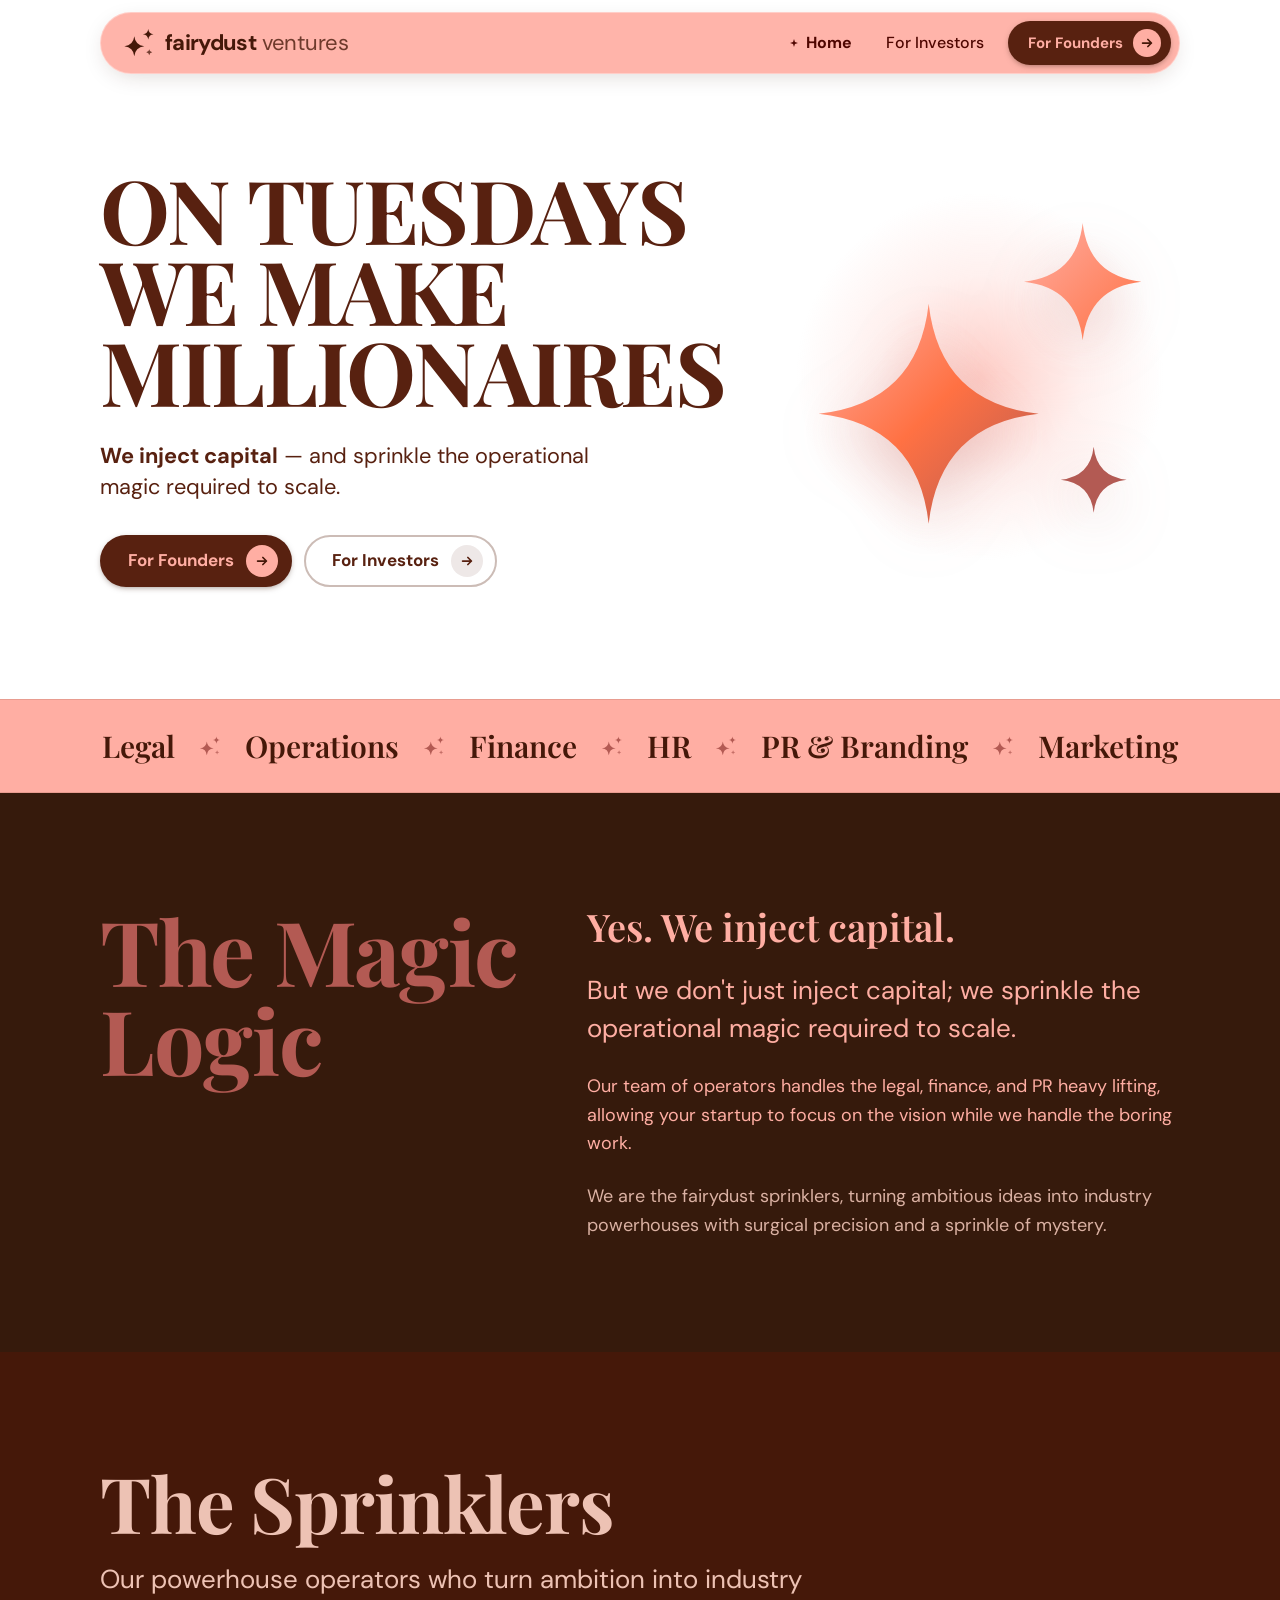
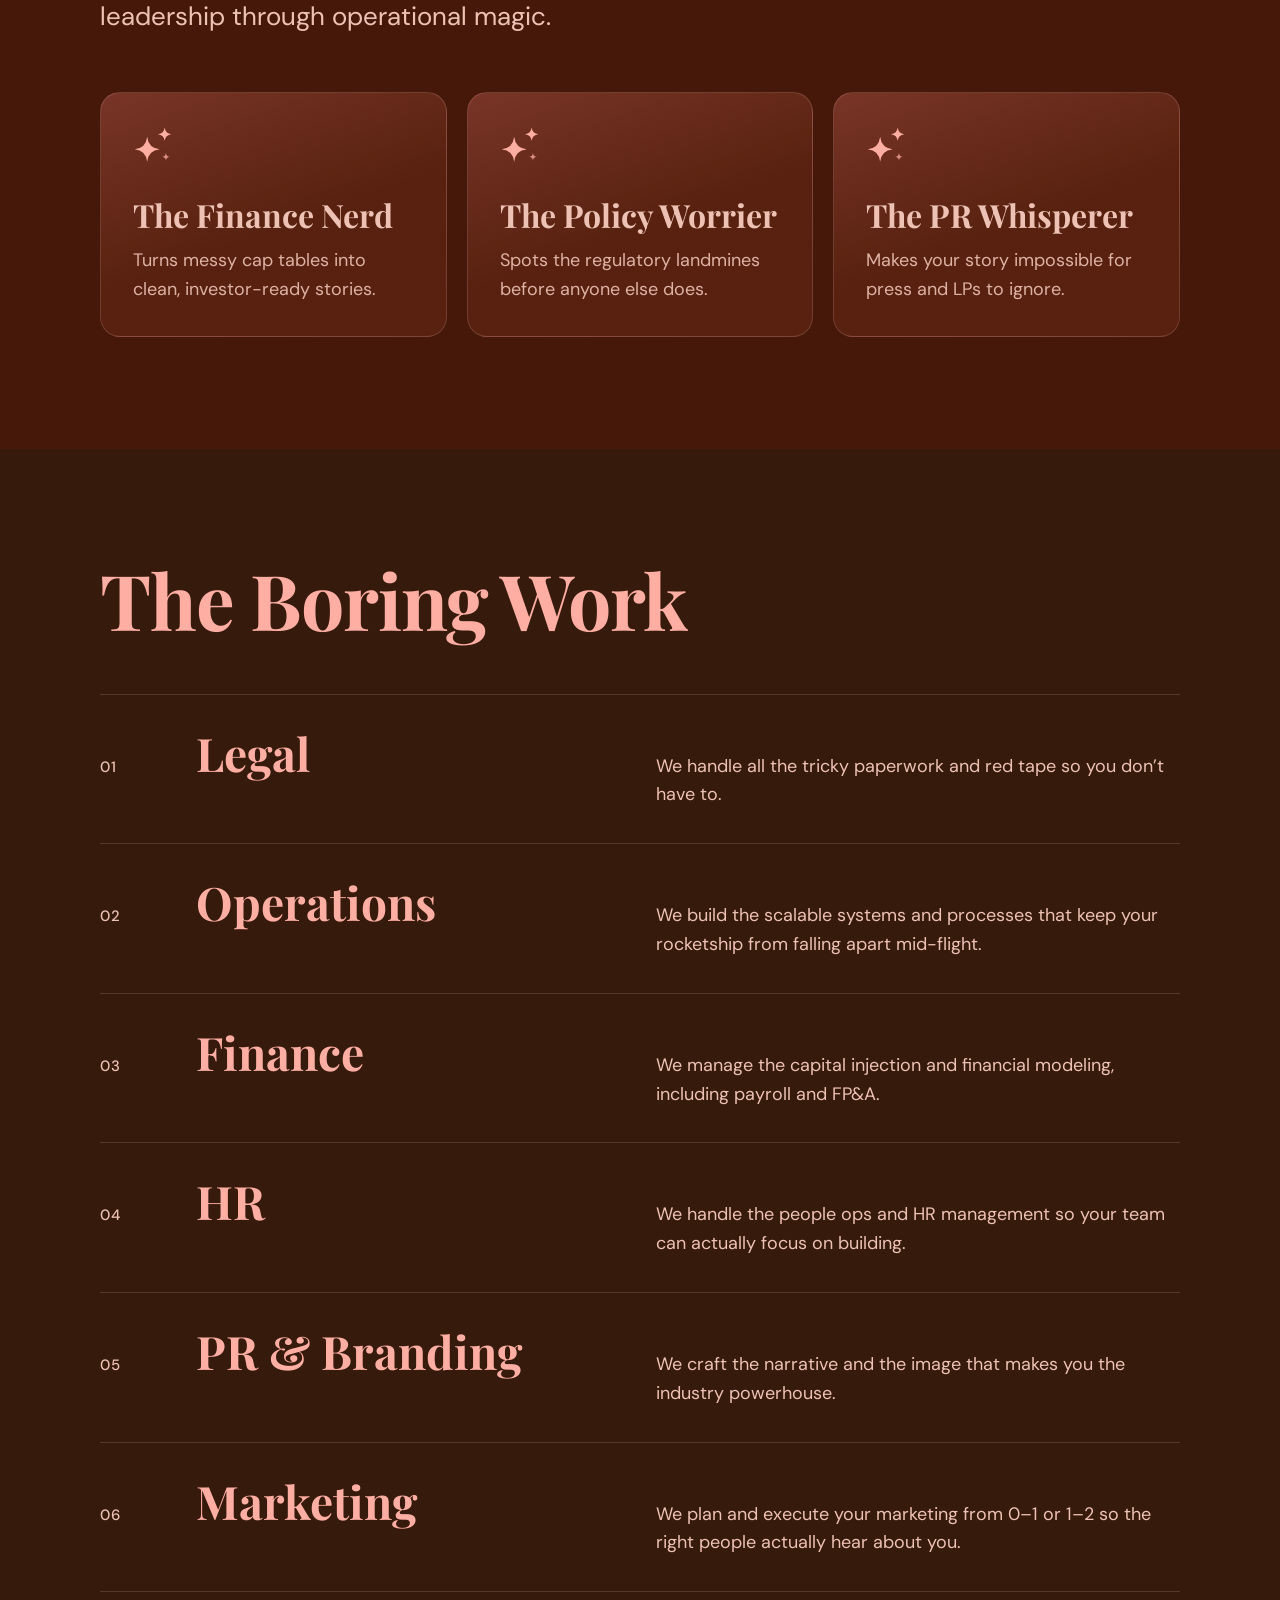
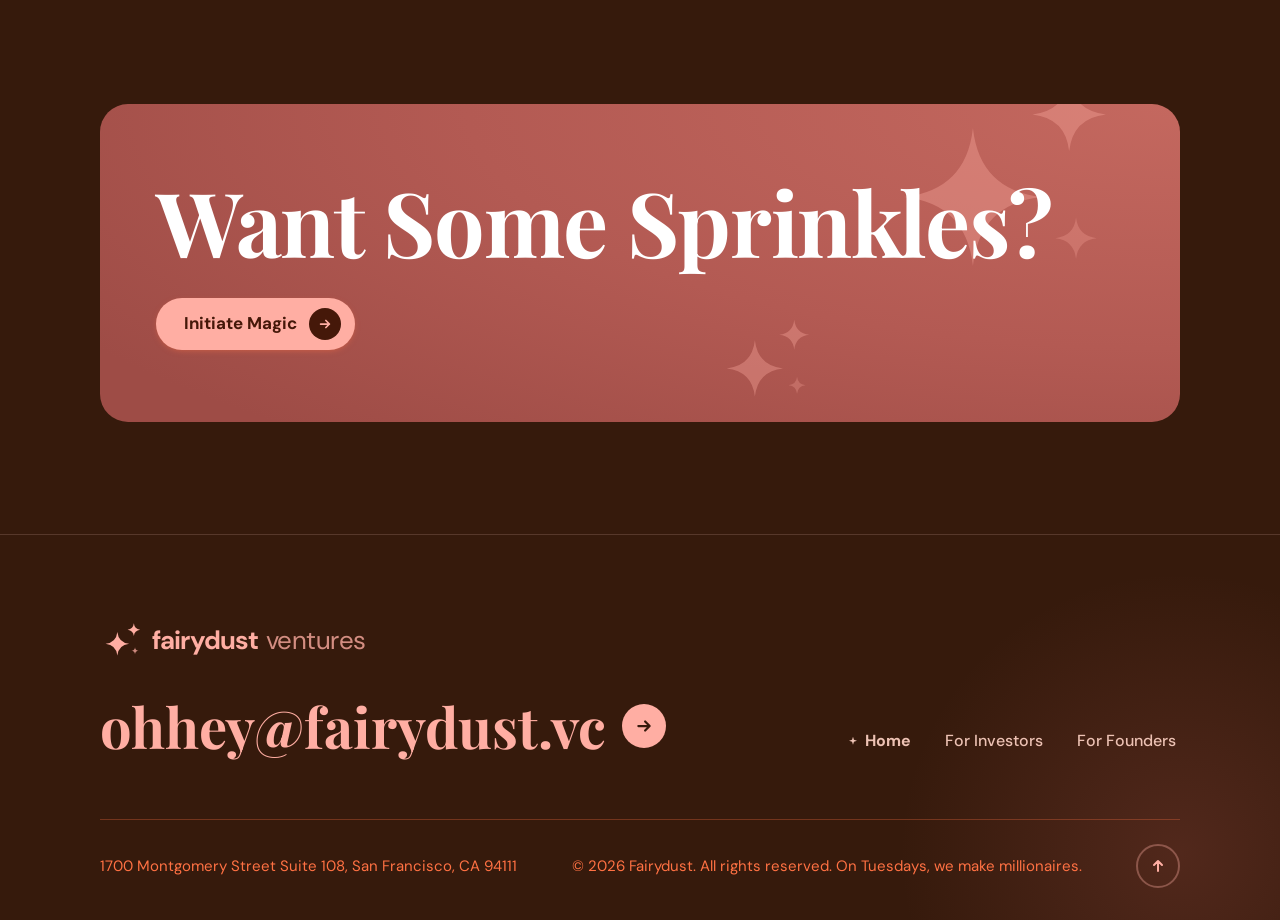
==== commit e73c027b: "Hero value line, contrast fixes (WCAG AA), cut motion (no drifting stars/trail/tilt/marquee), real f" ====
--- a/index.html
+++ b/index.html
@@ -13,7 +13,7 @@
   <link rel="preconnect" href="https://fonts.googleapis.com" />
   <link rel="preconnect" href="https://fonts.gstatic.com" crossorigin />
   <link href="https://fonts.googleapis.com/css2?family=Playfair+Display:wght@600;700&family=DM+Sans:opsz,wght@9..40,400;9..40,500;9..40,700&display=swap" rel="stylesheet" />
-  <link rel="stylesheet" href="styles.css?v=bc85d6ee" />
+  <link rel="stylesheet" href="styles.css?v=6acfe1db" />
   <script>document.documentElement.classList.add("js")</script>
 </head>
 <body id="top">
@@ -33,10 +33,10 @@
 
   <main>
     <section class="hero" data-sparkle>
-      <div class="hero-sparkles" aria-hidden="true"><span class="hs" style="left:6.5%;top:77.9%;--s:14px;--c:var(--rose);--d:7.1s;--dl:-1.5s;--dx:-12px;--dy:-15px"><svg viewBox="-10 -10 20 20" fill="currentColor"><path d="M0 -10Q1.00 -1.00 10 0Q1.00 1.00 0 10Q-1.00 1.00 -10 0Q-1.00 -1.00 0 -10Z"/></svg></span><span class="hs" style="left:6.7%;top:15.1%;--s:17px;--c:var(--rose);--d:5.8s;--dl:-2.8s;--dx:13px;--dy:-21px"><svg viewBox="-10 -10 20 20" fill="currentColor"><path d="M0 -10Q1.00 -1.00 10 0Q1.00 1.00 0 10Q-1.00 1.00 -10 0Q-1.00 -1.00 0 -10Z"/></svg></span><span class="hs" style="left:15.6%;top:55.4%;--s:24px;--c:var(--pink);--d:3.9s;--dl:-4.0s;--dx:-9px;--dy:-20px"><svg viewBox="-10 -10 20 20" fill="currentColor"><path d="M0 -10Q1.00 -1.00 10 0Q1.00 1.00 0 10Q-1.00 1.00 -10 0Q-1.00 -1.00 0 -10Z"/></svg></span><span class="hs" style="left:79.3%;top:65.2%;--s:21px;--c:var(--orange);--d:5.4s;--dl:-6.5s;--dx:-4px;--dy:-18px"><svg viewBox="-10 -10 20 20" fill="currentColor"><path d="M0 -10Q1.00 -1.00 10 0Q1.00 1.00 0 10Q-1.00 1.00 -10 0Q-1.00 -1.00 0 -10Z"/></svg></span><span class="hs" style="left:88.5%;top:51.3%;--s:31px;--c:var(--blush);--d:4.7s;--dl:-6.9s;--dx:-11px;--dy:-15px"><svg viewBox="-10 -10 20 20" fill="currentColor"><path d="M0 -10Q1.00 -1.00 10 0Q1.00 1.00 0 10Q-1.00 1.00 -10 0Q-1.00 -1.00 0 -10Z"/></svg></span><span class="hs" style="left:13.9%;top:90.6%;--s:14px;--c:var(--orange);--d:4.9s;--dl:-2.5s;--dx:-0px;--dy:-9px"><svg viewBox="-10 -10 20 20" fill="currentColor"><path d="M0 -10Q1.00 -1.00 10 0Q1.00 1.00 0 10Q-1.00 1.00 -10 0Q-1.00 -1.00 0 -10Z"/></svg></span><span class="hs" style="left:27.2%;top:63.8%;--s:13px;--c:var(--orange);--d:6.1s;--dl:-7.0s;--dx:9px;--dy:-17px"><svg viewBox="-10 -10 20 20" fill="currentColor"><path d="M0 -10Q1.00 -1.00 10 0Q1.00 1.00 0 10Q-1.00 1.00 -10 0Q-1.00 -1.00 0 -10Z"/></svg></span><span class="hs" style="left:83.8%;top:36.0%;--s:25px;--c:var(--blush);--d:3.7s;--dl:-5.4s;--dx:-10px;--dy:-18px"><svg viewBox="-10 -10 20 20" fill="currentColor"><path d="M0 -10Q1.00 -1.00 10 0Q1.00 1.00 0 10Q-1.00 1.00 -10 0Q-1.00 -1.00 0 -10Z"/></svg></span><span class="hs" style="left:92.5%;top:40.1%;--s:18px;--c:var(--pink);--d:6.8s;--dl:-6.0s;--dx:-6px;--dy:-15px"><svg viewBox="-10 -10 20 20" fill="currentColor"><path d="M0 -10Q1.00 -1.00 10 0Q1.00 1.00 0 10Q-1.00 1.00 -10 0Q-1.00 -1.00 0 -10Z"/></svg></span><span class="hs" style="left:7.1%;top:11.5%;--s:15px;--c:var(--pink);--d:3.5s;--dl:-5.8s;--dx:-9px;--dy:-17px"><svg viewBox="-10 -10 20 20" fill="currentColor"><path d="M0 -10Q1.00 -1.00 10 0Q1.00 1.00 0 10Q-1.00 1.00 -10 0Q-1.00 -1.00 0 -10Z"/></svg></span><span class="hs" style="left:78.0%;top:89.8%;--s:27px;--c:var(--rose);--d:5.3s;--dl:-6.1s;--dx:13px;--dy:-11px"><svg viewBox="-10 -10 20 20" fill="currentColor"><path d="M0 -10Q1.00 -1.00 10 0Q1.00 1.00 0 10Q-1.00 1.00 -10 0Q-1.00 -1.00 0 -10Z"/></svg></span><span class="hs" style="left:72.1%;top:61.1%;--s:13px;--c:var(--rose);--d:7.4s;--dl:-3.1s;--dx:-11px;--dy:-12px"><svg viewBox="-10 -10 20 20" fill="currentColor"><path d="M0 -10Q1.00 -1.00 10 0Q1.00 1.00 0 10Q-1.00 1.00 -10 0Q-1.00 -1.00 0 -10Z"/></svg></span><span class="hs" style="left:79.4%;top:59.2%;--s:14px;--c:var(--pink);--d:6.0s;--dl:-1.0s;--dx:-7px;--dy:-16px"><svg viewBox="-10 -10 20 20" fill="currentColor"><path d="M0 -10Q1.00 -1.00 10 0Q1.00 1.00 0 10Q-1.00 1.00 -10 0Q-1.00 -1.00 0 -10Z"/></svg></span><span class="hs" style="left:60.3%;top:47.2%;--s:19px;--c:var(--pink);--d:3.9s;--dl:-2.4s;--dx:-7px;--dy:-9px"><svg viewBox="-10 -10 20 20" fill="currentColor"><path d="M0 -10Q1.00 -1.00 10 0Q1.00 1.00 0 10Q-1.00 1.00 -10 0Q-1.00 -1.00 0 -10Z"/></svg></span><span class="hs" style="left:93.2%;top:36.6%;--s:27px;--c:var(--rose);--d:6.5s;--dl:-2.1s;--dx:4px;--dy:-21px"><svg viewBox="-10 -10 20 20" fill="currentColor"><path d="M0 -10Q1.00 -1.00 10 0Q1.00 1.00 0 10Q-1.00 1.00 -10 0Q-1.00 -1.00 0 -10Z"/></svg></span><span class="hs" style="left:77.3%;top:73.5%;--s:24px;--c:var(--orange);--d:6.0s;--dl:-4.3s;--dx:8px;--dy:-10px"><svg viewBox="-10 -10 20 20" fill="currentColor"><path d="M0 -10Q1.00 -1.00 10 0Q1.00 1.00 0 10Q-1.00 1.00 -10 0Q-1.00 -1.00 0 -10Z"/></svg></span><span class="hs" style="left:4.3%;top:22.0%;--s:23px;--c:var(--rose);--d:7.5s;--dl:-5.5s;--dx:-1px;--dy:-19px"><svg viewBox="-10 -10 20 20" fill="currentColor"><path d="M0 -10Q1.00 -1.00 10 0Q1.00 1.00 0 10Q-1.00 1.00 -10 0Q-1.00 -1.00 0 -10Z"/></svg></span><span class="hs" style="left:79.4%;top:92.9%;--s:33px;--c:var(--orange);--d:3.8s;--dl:-0.7s;--dx:-1px;--dy:-17px"><svg viewBox="-10 -10 20 20" fill="currentColor"><path d="M0 -10Q1.00 -1.00 10 0Q1.00 1.00 0 10Q-1.00 1.00 -10 0Q-1.00 -1.00 0 -10Z"/></svg></span><span class="hs" style="left:9.2%;top:47.2%;--s:26px;--c:var(--rose);--d:6.8s;--dl:-0.8s;--dx:-3px;--dy:-11px"><svg viewBox="-10 -10 20 20" fill="currentColor"><path d="M0 -10Q1.00 -1.00 10 0Q1.00 1.00 0 10Q-1.00 1.00 -10 0Q-1.00 -1.00 0 -10Z"/></svg></span><span class="hs" style="left:43.1%;top:33.9%;--s:30px;--c:var(--blush);--d:5.4s;--dl:-5.2s;--dx:-12px;--dy:-19px"><svg viewBox="-10 -10 20 20" fill="currentColor"><path d="M0 -10Q1.00 -1.00 10 0Q1.00 1.00 0 10Q-1.00 1.00 -10 0Q-1.00 -1.00 0 -10Z"/></svg></span><span class="hs" style="left:56.2%;top:76.6%;--s:15px;--c:var(--blush);--d:6.1s;--dl:-2.5s;--dx:1px;--dy:-20px"><svg viewBox="-10 -10 20 20" fill="currentColor"><path d="M0 -10Q1.00 -1.00 10 0Q1.00 1.00 0 10Q-1.00 1.00 -10 0Q-1.00 -1.00 0 -10Z"/></svg></span><span class="hs" style="left:64.0%;top:71.5%;--s:15px;--c:var(--pink);--d:6.8s;--dl:-1.5s;--dx:-7px;--dy:-17px"><svg viewBox="-10 -10 20 20" fill="currentColor"><path d="M0 -10Q1.00 -1.00 10 0Q1.00 1.00 0 10Q-1.00 1.00 -10 0Q-1.00 -1.00 0 -10Z"/></svg></span></div>
       <div class="wrap hero-grid">
         <div class="hero-copy">
           <h1>On Tuesdays<br />we make<br /><span class="shimmer">millionaires</span></h1>
+          <p class="hero-lead"><strong>We inject capital</strong> — and sprinkle the operational magic required to scale.</p>
           <div class="hero-ctas">
             <a href="founders" class="btn btn-brown">For Founders<span class="btn-ic" aria-hidden="true"><svg viewBox="0 0 16 16" fill="none" stroke="currentColor" stroke-width="2" stroke-linecap="round" stroke-linejoin="round"><path d="M3 8h10M9 4l4 4-4 4"/></svg></span></a>
             <a href="investors" class="btn btn-outline">For Investors<span class="btn-ic" aria-hidden="true"><svg viewBox="0 0 16 16" fill="none" stroke="currentColor" stroke-width="2" stroke-linecap="round" stroke-linejoin="round"><path d="M3 8h10M9 4l4 4-4 4"/></svg></span></a>
@@ -48,7 +48,7 @@
       </div>
     </section>
 
-    <div class="marquee" aria-hidden="true"><div class="marquee-track"><span>Legal</span><i><svg class="mark" viewBox="0 0 48 48" fill="currentColor" aria-hidden="true"><path d="M17 14Q18.50 27.50 32 29Q18.50 30.50 17 44Q15.50 30.50 2 29Q15.50 27.50 17 14Z"/><path d="M38 3Q38.80 10.20 46 11Q38.80 11.80 38 19Q37.20 11.80 30 11Q37.20 10.20 38 3Z"/><path d="M39.5 33.5Q39.95 37.55 44.0 38Q39.95 38.45 39.5 42.5Q39.05 38.45 35.0 38Q39.05 37.55 39.5 33.5Z" opacity=".75"/></svg></i><span>Operations</span><i><svg class="mark" viewBox="0 0 48 48" fill="currentColor" aria-hidden="true"><path d="M17 14Q18.50 27.50 32 29Q18.50 30.50 17 44Q15.50 30.50 2 29Q15.50 27.50 17 14Z"/><path d="M38 3Q38.80 10.20 46 11Q38.80 11.80 38 19Q37.20 11.80 30 11Q37.20 10.20 38 3Z"/><path d="M39.5 33.5Q39.95 37.55 44.0 38Q39.95 38.45 39.5 42.5Q39.05 38.45 35.0 38Q39.05 37.55 39.5 33.5Z" opacity=".75"/></svg></i><span>Finance</span><i><svg class="mark" viewBox="0 0 48 48" fill="currentColor" aria-hidden="true"><path d="M17 14Q18.50 27.50 32 29Q18.50 30.50 17 44Q15.50 30.50 2 29Q15.50 27.50 17 14Z"/><path d="M38 3Q38.80 10.20 46 11Q38.80 11.80 38 19Q37.20 11.80 30 11Q37.20 10.20 38 3Z"/><path d="M39.5 33.5Q39.95 37.55 44.0 38Q39.95 38.45 39.5 42.5Q39.05 38.45 35.0 38Q39.05 37.55 39.5 33.5Z" opacity=".75"/></svg></i><span>HR</span><i><svg class="mark" viewBox="0 0 48 48" fill="currentColor" aria-hidden="true"><path d="M17 14Q18.50 27.50 32 29Q18.50 30.50 17 44Q15.50 30.50 2 29Q15.50 27.50 17 14Z"/><path d="M38 3Q38.80 10.20 46 11Q38.80 11.80 38 19Q37.20 11.80 30 11Q37.20 10.20 38 3Z"/><path d="M39.5 33.5Q39.95 37.55 44.0 38Q39.95 38.45 39.5 42.5Q39.05 38.45 35.0 38Q39.05 37.55 39.5 33.5Z" opacity=".75"/></svg></i><span>PR &amp; Branding</span><i><svg class="mark" viewBox="0 0 48 48" fill="currentColor" aria-hidden="true"><path d="M17 14Q18.50 27.50 32 29Q18.50 30.50 17 44Q15.50 30.50 2 29Q15.50 27.50 17 14Z"/><path d="M38 3Q38.80 10.20 46 11Q38.80 11.80 38 19Q37.20 11.80 30 11Q37.20 10.20 38 3Z"/><path d="M39.5 33.5Q39.95 37.55 44.0 38Q39.95 38.45 39.5 42.5Q39.05 38.45 35.0 38Q39.05 37.55 39.5 33.5Z" opacity=".75"/></svg></i><span>Marketing</span><i><svg class="mark" viewBox="0 0 48 48" fill="currentColor" aria-hidden="true"><path d="M17 14Q18.50 27.50 32 29Q18.50 30.50 17 44Q15.50 30.50 2 29Q15.50 27.50 17 14Z"/><path d="M38 3Q38.80 10.20 46 11Q38.80 11.80 38 19Q37.20 11.80 30 11Q37.20 10.20 38 3Z"/><path d="M39.5 33.5Q39.95 37.55 44.0 38Q39.95 38.45 39.5 42.5Q39.05 38.45 35.0 38Q39.05 37.55 39.5 33.5Z" opacity=".75"/></svg></i><span>Legal</span><i><svg class="mark" viewBox="0 0 48 48" fill="currentColor" aria-hidden="true"><path d="M17 14Q18.50 27.50 32 29Q18.50 30.50 17 44Q15.50 30.50 2 29Q15.50 27.50 17 14Z"/><path d="M38 3Q38.80 10.20 46 11Q38.80 11.80 38 19Q37.20 11.80 30 11Q37.20 10.20 38 3Z"/><path d="M39.5 33.5Q39.95 37.55 44.0 38Q39.95 38.45 39.5 42.5Q39.05 38.45 35.0 38Q39.05 37.55 39.5 33.5Z" opacity=".75"/></svg></i><span>Operations</span><i><svg class="mark" viewBox="0 0 48 48" fill="currentColor" aria-hidden="true"><path d="M17 14Q18.50 27.50 32 29Q18.50 30.50 17 44Q15.50 30.50 2 29Q15.50 27.50 17 14Z"/><path d="M38 3Q38.80 10.20 46 11Q38.80 11.80 38 19Q37.20 11.80 30 11Q37.20 10.20 38 3Z"/><path d="M39.5 33.5Q39.95 37.55 44.0 38Q39.95 38.45 39.5 42.5Q39.05 38.45 35.0 38Q39.05 37.55 39.5 33.5Z" opacity=".75"/></svg></i><span>Finance</span><i><svg class="mark" viewBox="0 0 48 48" fill="currentColor" aria-hidden="true"><path d="M17 14Q18.50 27.50 32 29Q18.50 30.50 17 44Q15.50 30.50 2 29Q15.50 27.50 17 14Z"/><path d="M38 3Q38.80 10.20 46 11Q38.80 11.80 38 19Q37.20 11.80 30 11Q37.20 10.20 38 3Z"/><path d="M39.5 33.5Q39.95 37.55 44.0 38Q39.95 38.45 39.5 42.5Q39.05 38.45 35.0 38Q39.05 37.55 39.5 33.5Z" opacity=".75"/></svg></i><span>HR</span><i><svg class="mark" viewBox="0 0 48 48" fill="currentColor" aria-hidden="true"><path d="M17 14Q18.50 27.50 32 29Q18.50 30.50 17 44Q15.50 30.50 2 29Q15.50 27.50 17 14Z"/><path d="M38 3Q38.80 10.20 46 11Q38.80 11.80 38 19Q37.20 11.80 30 11Q37.20 10.20 38 3Z"/><path d="M39.5 33.5Q39.95 37.55 44.0 38Q39.95 38.45 39.5 42.5Q39.05 38.45 35.0 38Q39.05 37.55 39.5 33.5Z" opacity=".75"/></svg></i><span>PR &amp; Branding</span><i><svg class="mark" viewBox="0 0 48 48" fill="currentColor" aria-hidden="true"><path d="M17 14Q18.50 27.50 32 29Q18.50 30.50 17 44Q15.50 30.50 2 29Q15.50 27.50 17 14Z"/><path d="M38 3Q38.80 10.20 46 11Q38.80 11.80 38 19Q37.20 11.80 30 11Q37.20 10.20 38 3Z"/><path d="M39.5 33.5Q39.95 37.55 44.0 38Q39.95 38.45 39.5 42.5Q39.05 38.45 35.0 38Q39.05 37.55 39.5 33.5Z" opacity=".75"/></svg></i><span>Marketing</span><i><svg class="mark" viewBox="0 0 48 48" fill="currentColor" aria-hidden="true"><path d="M17 14Q18.50 27.50 32 29Q18.50 30.50 17 44Q15.50 30.50 2 29Q15.50 27.50 17 14Z"/><path d="M38 3Q38.80 10.20 46 11Q38.80 11.80 38 19Q37.20 11.80 30 11Q37.20 10.20 38 3Z"/><path d="M39.5 33.5Q39.95 37.55 44.0 38Q39.95 38.45 39.5 42.5Q39.05 38.45 35.0 38Q39.05 37.55 39.5 33.5Z" opacity=".75"/></svg></i><span>Legal</span><i><svg class="mark" viewBox="0 0 48 48" fill="currentColor" aria-hidden="true"><path d="M17 14Q18.50 27.50 32 29Q18.50 30.50 17 44Q15.50 30.50 2 29Q15.50 27.50 17 14Z"/><path d="M38 3Q38.80 10.20 46 11Q38.80 11.80 38 19Q37.20 11.80 30 11Q37.20 10.20 38 3Z"/><path d="M39.5 33.5Q39.95 37.55 44.0 38Q39.95 38.45 39.5 42.5Q39.05 38.45 35.0 38Q39.05 37.55 39.5 33.5Z" opacity=".75"/></svg></i><span>Operations</span><i><svg class="mark" viewBox="0 0 48 48" fill="currentColor" aria-hidden="true"><path d="M17 14Q18.50 27.50 32 29Q18.50 30.50 17 44Q15.50 30.50 2 29Q15.50 27.50 17 14Z"/><path d="M38 3Q38.80 10.20 46 11Q38.80 11.80 38 19Q37.20 11.80 30 11Q37.20 10.20 38 3Z"/><path d="M39.5 33.5Q39.95 37.55 44.0 38Q39.95 38.45 39.5 42.5Q39.05 38.45 35.0 38Q39.05 37.55 39.5 33.5Z" opacity=".75"/></svg></i><span>Finance</span><i><svg class="mark" viewBox="0 0 48 48" fill="currentColor" aria-hidden="true"><path d="M17 14Q18.50 27.50 32 29Q18.50 30.50 17 44Q15.50 30.50 2 29Q15.50 27.50 17 14Z"/><path d="M38 3Q38.80 10.20 46 11Q38.80 11.80 38 19Q37.20 11.80 30 11Q37.20 10.20 38 3Z"/><path d="M39.5 33.5Q39.95 37.55 44.0 38Q39.95 38.45 39.5 42.5Q39.05 38.45 35.0 38Q39.05 37.55 39.5 33.5Z" opacity=".75"/></svg></i><span>HR</span><i><svg class="mark" viewBox="0 0 48 48" fill="currentColor" aria-hidden="true"><path d="M17 14Q18.50 27.50 32 29Q18.50 30.50 17 44Q15.50 30.50 2 29Q15.50 27.50 17 14Z"/><path d="M38 3Q38.80 10.20 46 11Q38.80 11.80 38 19Q37.20 11.80 30 11Q37.20 10.20 38 3Z"/><path d="M39.5 33.5Q39.95 37.55 44.0 38Q39.95 38.45 39.5 42.5Q39.05 38.45 35.0 38Q39.05 37.55 39.5 33.5Z" opacity=".75"/></svg></i><span>PR &amp; Branding</span><i><svg class="mark" viewBox="0 0 48 48" fill="currentColor" aria-hidden="true"><path d="M17 14Q18.50 27.50 32 29Q18.50 30.50 17 44Q15.50 30.50 2 29Q15.50 27.50 17 14Z"/><path d="M38 3Q38.80 10.20 46 11Q38.80 11.80 38 19Q37.20 11.80 30 11Q37.20 10.20 38 3Z"/><path d="M39.5 33.5Q39.95 37.55 44.0 38Q39.95 38.45 39.5 42.5Q39.05 38.45 35.0 38Q39.05 37.55 39.5 33.5Z" opacity=".75"/></svg></i><span>Marketing</span><i><svg class="mark" viewBox="0 0 48 48" fill="currentColor" aria-hidden="true"><path d="M17 14Q18.50 27.50 32 29Q18.50 30.50 17 44Q15.50 30.50 2 29Q15.50 27.50 17 14Z"/><path d="M38 3Q38.80 10.20 46 11Q38.80 11.80 38 19Q37.20 11.80 30 11Q37.20 10.20 38 3Z"/><path d="M39.5 33.5Q39.95 37.55 44.0 38Q39.95 38.45 39.5 42.5Q39.05 38.45 35.0 38Q39.05 37.55 39.5 33.5Z" opacity=".75"/></svg></i><span>Legal</span><i><svg class="mark" viewBox="0 0 48 48" fill="currentColor" aria-hidden="true"><path d="M17 14Q18.50 27.50 32 29Q18.50 30.50 17 44Q15.50 30.50 2 29Q15.50 27.50 17 14Z"/><path d="M38 3Q38.80 10.20 46 11Q38.80 11.80 38 19Q37.20 11.80 30 11Q37.20 10.20 38 3Z"/><path d="M39.5 33.5Q39.95 37.55 44.0 38Q39.95 38.45 39.5 42.5Q39.05 38.45 35.0 38Q39.05 37.55 39.5 33.5Z" opacity=".75"/></svg></i><span>Operations</span><i><svg class="mark" viewBox="0 0 48 48" fill="currentColor" aria-hidden="true"><path d="M17 14Q18.50 27.50 32 29Q18.50 30.50 17 44Q15.50 30.50 2 29Q15.50 27.50 17 14Z"/><path d="M38 3Q38.80 10.20 46 11Q38.80 11.80 38 19Q37.20 11.80 30 11Q37.20 10.20 38 3Z"/><path d="M39.5 33.5Q39.95 37.55 44.0 38Q39.95 38.45 39.5 42.5Q39.05 38.45 35.0 38Q39.05 37.55 39.5 33.5Z" opacity=".75"/></svg></i><span>Finance</span><i><svg class="mark" viewBox="0 0 48 48" fill="currentColor" aria-hidden="true"><path d="M17 14Q18.50 27.50 32 29Q18.50 30.50 17 44Q15.50 30.50 2 29Q15.50 27.50 17 14Z"/><path d="M38 3Q38.80 10.20 46 11Q38.80 11.80 38 19Q37.20 11.80 30 11Q37.20 10.20 38 3Z"/><path d="M39.5 33.5Q39.95 37.55 44.0 38Q39.95 38.45 39.5 42.5Q39.05 38.45 35.0 38Q39.05 37.55 39.5 33.5Z" opacity=".75"/></svg></i><span>HR</span><i><svg class="mark" viewBox="0 0 48 48" fill="currentColor" aria-hidden="true"><path d="M17 14Q18.50 27.50 32 29Q18.50 30.50 17 44Q15.50 30.50 2 29Q15.50 27.50 17 14Z"/><path d="M38 3Q38.80 10.20 46 11Q38.80 11.80 38 19Q37.20 11.80 30 11Q37.20 10.20 38 3Z"/><path d="M39.5 33.5Q39.95 37.55 44.0 38Q39.95 38.45 39.5 42.5Q39.05 38.45 35.0 38Q39.05 37.55 39.5 33.5Z" opacity=".75"/></svg></i><span>PR &amp; Branding</span><i><svg class="mark" viewBox="0 0 48 48" fill="currentColor" aria-hidden="true"><path d="M17 14Q18.50 27.50 32 29Q18.50 30.50 17 44Q15.50 30.50 2 29Q15.50 27.50 17 14Z"/><path d="M38 3Q38.80 10.20 46 11Q38.80 11.80 38 19Q37.20 11.80 30 11Q37.20 10.20 38 3Z"/><path d="M39.5 33.5Q39.95 37.55 44.0 38Q39.95 38.45 39.5 42.5Q39.05 38.45 35.0 38Q39.05 37.55 39.5 33.5Z" opacity=".75"/></svg></i><span>Marketing</span><i><svg class="mark" viewBox="0 0 48 48" fill="currentColor" aria-hidden="true"><path d="M17 14Q18.50 27.50 32 29Q18.50 30.50 17 44Q15.50 30.50 2 29Q15.50 27.50 17 14Z"/><path d="M38 3Q38.80 10.20 46 11Q38.80 11.80 38 19Q37.20 11.80 30 11Q37.20 10.20 38 3Z"/><path d="M39.5 33.5Q39.95 37.55 44.0 38Q39.95 38.45 39.5 42.5Q39.05 38.45 35.0 38Q39.05 37.55 39.5 33.5Z" opacity=".75"/></svg></i></div></div>
+    <div class="marquee"><div class="marquee-track"><span>Legal</span><i><svg class="mark" viewBox="0 0 48 48" fill="currentColor" aria-hidden="true"><path d="M17 14Q18.50 27.50 32 29Q18.50 30.50 17 44Q15.50 30.50 2 29Q15.50 27.50 17 14Z"/><path d="M38 3Q38.80 10.20 46 11Q38.80 11.80 38 19Q37.20 11.80 30 11Q37.20 10.20 38 3Z"/><path d="M39.5 33.5Q39.95 37.55 44.0 38Q39.95 38.45 39.5 42.5Q39.05 38.45 35.0 38Q39.05 37.55 39.5 33.5Z" opacity=".75"/></svg></i><span>Operations</span><i><svg class="mark" viewBox="0 0 48 48" fill="currentColor" aria-hidden="true"><path d="M17 14Q18.50 27.50 32 29Q18.50 30.50 17 44Q15.50 30.50 2 29Q15.50 27.50 17 14Z"/><path d="M38 3Q38.80 10.20 46 11Q38.80 11.80 38 19Q37.20 11.80 30 11Q37.20 10.20 38 3Z"/><path d="M39.5 33.5Q39.95 37.55 44.0 38Q39.95 38.45 39.5 42.5Q39.05 38.45 35.0 38Q39.05 37.55 39.5 33.5Z" opacity=".75"/></svg></i><span>Finance</span><i><svg class="mark" viewBox="0 0 48 48" fill="currentColor" aria-hidden="true"><path d="M17 14Q18.50 27.50 32 29Q18.50 30.50 17 44Q15.50 30.50 2 29Q15.50 27.50 17 14Z"/><path d="M38 3Q38.80 10.20 46 11Q38.80 11.80 38 19Q37.20 11.80 30 11Q37.20 10.20 38 3Z"/><path d="M39.5 33.5Q39.95 37.55 44.0 38Q39.95 38.45 39.5 42.5Q39.05 38.45 35.0 38Q39.05 37.55 39.5 33.5Z" opacity=".75"/></svg></i><span>HR</span><i><svg class="mark" viewBox="0 0 48 48" fill="currentColor" aria-hidden="true"><path d="M17 14Q18.50 27.50 32 29Q18.50 30.50 17 44Q15.50 30.50 2 29Q15.50 27.50 17 14Z"/><path d="M38 3Q38.80 10.20 46 11Q38.80 11.80 38 19Q37.20 11.80 30 11Q37.20 10.20 38 3Z"/><path d="M39.5 33.5Q39.95 37.55 44.0 38Q39.95 38.45 39.5 42.5Q39.05 38.45 35.0 38Q39.05 37.55 39.5 33.5Z" opacity=".75"/></svg></i><span>PR &amp; Branding</span><i><svg class="mark" viewBox="0 0 48 48" fill="currentColor" aria-hidden="true"><path d="M17 14Q18.50 27.50 32 29Q18.50 30.50 17 44Q15.50 30.50 2 29Q15.50 27.50 17 14Z"/><path d="M38 3Q38.80 10.20 46 11Q38.80 11.80 38 19Q37.20 11.80 30 11Q37.20 10.20 38 3Z"/><path d="M39.5 33.5Q39.95 37.55 44.0 38Q39.95 38.45 39.5 42.5Q39.05 38.45 35.0 38Q39.05 37.55 39.5 33.5Z" opacity=".75"/></svg></i><span>Marketing</span></div></div>
 
     <section class="magic" id="magic">
       <div class="wrap magic-grid">
@@ -122,6 +122,6 @@
       </div>
     </div>
   </footer>
-  <script src="main.js?v=fe2a0cc6" defer></script>
+  <script src="main.js?v=66a322e8" defer></script>
 </body>
 </html>
--- a/styles.css
+++ b/styles.css
@@ -189,7 +189,9 @@
   font-size: min(13.8cqi, 128px); line-height: .92; letter-spacing: -0.02em; text-transform: uppercase;
 }
 .hero-copy { container-type: inline-size; min-width: 0; }
-.hero-ctas { display: flex; flex-wrap: wrap; gap: 12px; margin-top: 40px; }
+.hero-lead { margin-top: 28px; max-width: 34ch; font-size: clamp(19px, 1.7vw, 23px); line-height: 1.45; color: var(--brown-700); }
+.hero-lead strong { font-weight: 700; }
+.hero-ctas { display: flex; flex-wrap: wrap; gap: 12px; margin-top: 32px; }
 /* Floating three-star mark */
 .hero-star { position: relative; width: 100%; aspect-ratio: 1; display: grid; place-items: center; }
 .hero-star::before {
@@ -199,8 +201,6 @@
 }
 .hs-svg {
   position: relative; width: 88%; height: auto; overflow: visible;
-  transform: translate(var(--px, 0px), var(--py, 0px)) rotate(var(--rot, 0deg));
-  transition: transform .8s var(--ease);
   filter: drop-shadow(0 18px 30px rgba(179, 90, 83, .28));
 }
 .hs-svg path { transform-box: fill-box; transform-origin: center; }
@@ -295,8 +295,36 @@
 @media (hover: hover) { .field input:hover, .field textarea:hover { border-color: rgba(237, 194, 180, .4); } }
 .field input:focus, .field textarea:focus { outline: none; border-color: var(--pink); box-shadow: 0 0 0 4px rgba(255, 174, 163, .18); background: #2e150a; }
 .field input:user-invalid, .field textarea:user-invalid { border-color: var(--orange); box-shadow: 0 0 0 4px rgba(255, 113, 67, .15); }
-.form-note { font-size: 14px; color: var(--blush); opacity: .75; margin-top: 12px; }
-.form-ok { display: none; color: var(--pink); margin-top: 14px; font-weight: 500; }
+.field .label { font-size: 15px; font-weight: 500; color: var(--blush); }
+.hp { position: absolute; left: -9999px; width: 1px; height: 1px; opacity: 0; }
+
+/* Deck upload drop zone */
+.drop {
+  position: relative; display: flex; align-items: center; gap: 14px; cursor: pointer;
+  padding: 16px; border-radius: 14px; border: 1.5px dashed rgba(237, 194, 180, .35); background: var(--brown-900);
+  transition: border-color var(--t) var(--ease), background var(--t) var(--ease), transform .12s ease;
+}
+.drop input { position: absolute; inset: 0; opacity: 0; cursor: pointer; }
+.drop-ic { display: grid; place-items: center; width: 44px; height: 44px; flex: none; border-radius: 12px; background: rgba(255, 174, 163, .12); color: var(--pink); transition: transform var(--t) var(--ease), background var(--t) var(--ease); }
+.drop-ic svg { width: 20px; height: 20px; }
+.drop-text { display: flex; flex-direction: column; gap: 2px; min-width: 0; }
+.drop-name { color: var(--pink); font-size: 16px; overflow: hidden; text-overflow: ellipsis; white-space: nowrap; }
+.drop-hint { color: var(--blush); font-size: 14px; }
+@media (hover: hover) { .drop:hover { border-color: rgba(255, 174, 163, .7); } .drop:hover .drop-ic { transform: translateY(-2px); } }
+.drop:active { transform: scale(.99); }
+.drop.dragging { border-color: var(--pink); background: #3d1d0e; }
+.drop.has-file { border-style: solid; border-color: rgba(255, 174, 163, .55); }
+.drop.has-file .drop-ic { background: var(--pink); color: var(--brown-900); }
+.drop:focus-within { border-color: var(--pink); box-shadow: 0 0 0 4px rgba(255, 174, 163, .18); }
+.drop.invalid { border-color: var(--orange); }
+
+/* Form states */
+.form-status { min-height: 24px; margin-top: 14px; font-size: 15px; color: var(--blush); }
+.form-status.ok { color: var(--pink); font-weight: 500; }
+.form-status.err { color: var(--orange); }
+.form-status a { text-decoration: underline; }
+.js-form.sent .field, .js-form.sent .btn { display: none; }
+.js-form.sent .form-status { font-family: var(--display); font-weight: 600; font-size: 24px; line-height: 1.3; color: var(--pink); }
 .panel form .btn { width: 100%; }
 
 /* ---------- Footer ---------- */
@@ -331,7 +359,7 @@
   font-size: 15px;
 }
 .foot-addr { color: var(--orange); }
-.copyright { color: var(--rust); }
+.copyright { color: var(--orange); }
 .to-top {
   --bg: transparent; --fg: var(--pink); --bd: rgba(255, 174, 163, .35); --bg-h: var(--pink); --fg-h: var(--brown-900); --bd-h: var(--pink); --sh: rgba(0,0,0,.5);
   width: 44px; min-height: 44px; padding: 0; box-shadow: none;
@@ -360,19 +388,7 @@
 }
 
 /* ---------- Hero magic ---------- */
-.hero-sparkles { position: absolute; inset: 0; pointer-events: none; z-index: 0; }
 .hero .wrap { position: relative; z-index: 1; }
-.hs {
-  position: absolute; width: var(--s); height: var(--s); color: var(--c);
-  animation: drift var(--d) ease-in-out var(--dl) infinite;
-}
-.hs svg { width: 100%; height: 100%; }
-@keyframes drift {
-  0%, 100% { transform: translate(0, 0) scale(.3) rotate(0deg); opacity: 0; }
-  35% { opacity: .9; }
-  50% { transform: translate(var(--dx), var(--dy)) scale(1) rotate(45deg); opacity: .85; }
-  70% { opacity: .5; }
-}
 .shimmer {
   background: linear-gradient(100deg, var(--brown-700) 0 38%, var(--rose) 45%, var(--orange) 50%, var(--pink) 54%, var(--brown-700) 62% 100%);
   background-size: 300% 100%; background-position: 100% 0;
@@ -388,11 +404,10 @@
 
 /* ---------- Services marquee ---------- */
 .marquee { background: var(--pink); color: var(--brown-800); overflow: hidden; border-block: 1px solid rgba(69, 24, 9, .12); }
-.marquee-track { display: flex; align-items: center; gap: 28px; width: max-content; padding: 20px 0; animation: marquee 40s linear infinite; }
+.marquee-track { display: flex; align-items: center; justify-content: center; flex-wrap: wrap; gap: 10px 24px; padding: 22px var(--gutter); max-width: var(--max); margin: 0 auto; }
 .marquee span { font-family: var(--display); font-weight: 600; font-size: clamp(22px, 2.4vw, 30px); white-space: nowrap; }
 .marquee i { width: 22px; height: 22px; display: inline-flex; color: var(--rose); }
 .marquee i svg { width: 100%; height: 100%; }
-@keyframes marquee { to { transform: translateX(-50%); } }
 
 /* ---------- Editorial list for The Boring Work ---------- */
 .work-list { border-top: 1px solid var(--line-dark); }
@@ -401,7 +416,7 @@
   padding: 34px 0; border-bottom: 1px solid var(--line-dark); border-left: 0;
   transition: padding .35s ease, background .35s ease;
 }
-.work-n { font-family: var(--sans); font-size: 15px; font-weight: 500; color: var(--rose); letter-spacing: .04em; }
+.work-n { font-family: var(--sans); font-size: 15px; font-weight: 500; color: var(--blush); letter-spacing: .04em; }
 .work-list .work h3 { font-family: var(--display); font-weight: 700; font-size: clamp(30px, 3.6vw, 48px); line-height: 1.05; color: var(--pink); }
 .work-list .work p { font-size: 18px; color: var(--blush); max-width: 520px; }
 
@@ -416,7 +431,7 @@
 @media (hover: hover) { .member:hover .spark { transform: rotate(12deg); } }
 
 .cta-card { position: relative; overflow: hidden; background: radial-gradient(120% 140% at 100% 0%, #c4685f, var(--rose) 55%, #9e4c46); }
-.cta-card .tw { color: var(--pink); opacity: .35; }
+.cta-card .tw { color: var(--pink); opacity: .35; animation: none; }
 .cta-card .tw1 { width: 220px; top: -40px; right: 6%; }
 .cta-card .tw2 { width: 90px; top: auto; bottom: 18px; left: auto; right: 34%; }
 .cta-card .h2, .cta-card .btn { position: relative; z-index: 1; }
@@ -425,16 +440,15 @@
 .magic-grid .h2 { position: sticky; top: 120px; }
 .magic .h2 { font-size: clamp(48px, 7vw, 104px); }
 
-.motto-by { display: inline-flex; align-items: center; gap: 12px; margin-top: 28px; font-size: 17px; color: var(--rose); }
+.motto-by { display: inline-flex; align-items: center; gap: 12px; margin-top: 28px; font-size: 17px; color: var(--blush); }
 .motto-by::before { content: ""; width: 32px; height: 1px; background: currentColor; }
 .aside { font-family: var(--display); font-weight: 600; font-size: clamp(24px, 2.6vw, 32px); line-height: 1.2; color: var(--blush); margin-top: 24px; max-width: 460px; }
 .motto blockquote::before { content: "“"; display: block; font-size: 1.6em; line-height: .6; color: var(--rose); margin-bottom: 8px; }
 
 @media (prefers-reduced-motion: reduce) {
-  .tw, .marquee-track, .hs, .shimmer, .hero-star::before, .hs-svg path { animation: none; }
+  .tw, .shimmer, .hero-star::before, .hs-svg path { animation: none; }
   .hs-svg { transition: none; }
   .btn, .btn-ic, .nav-links a { transition: none; }
-  .hs { opacity: .6; transform: none; }
   .shimmer { color: var(--brown-700); background: none; }
 }
 
@@ -485,7 +499,8 @@
   .work-list .work { grid-template-columns: 1fr; gap: 8px; padding: 26px 0; }
   .work-list .work p { grid-column: 1; }
   .work-list .work h3 { font-family: var(--display); font-weight: 700; font-size: 32px; }
-  .marquee-track { padding: 14px 0; gap: 20px; animation-duration: 30s; }
+  .marquee-track { padding: 16px var(--gutter); gap: 6px 16px; }
+  .marquee span { font-size: 19px; }
   .marquee i { width: 16px; height: 16px; }
   .cta-card .tw1 { width: 150px; top: -30px; right: -20px; }
 
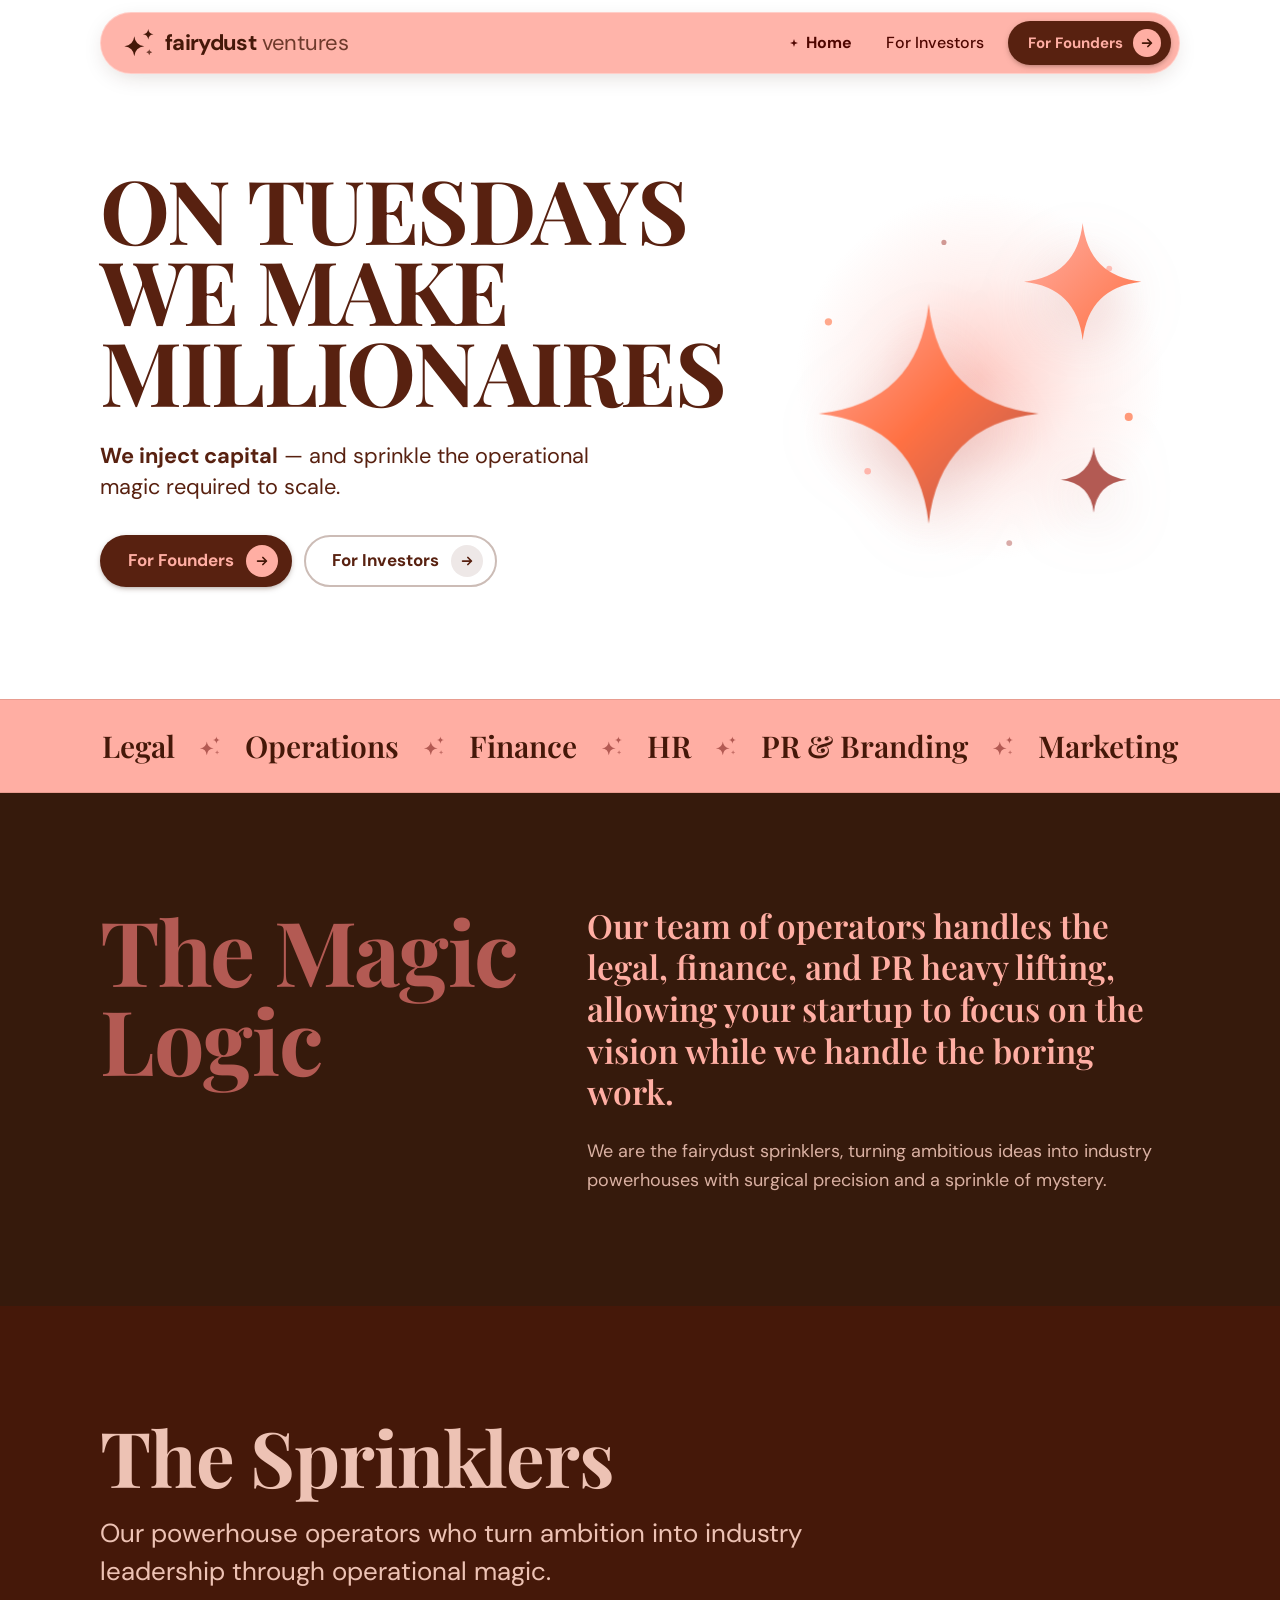
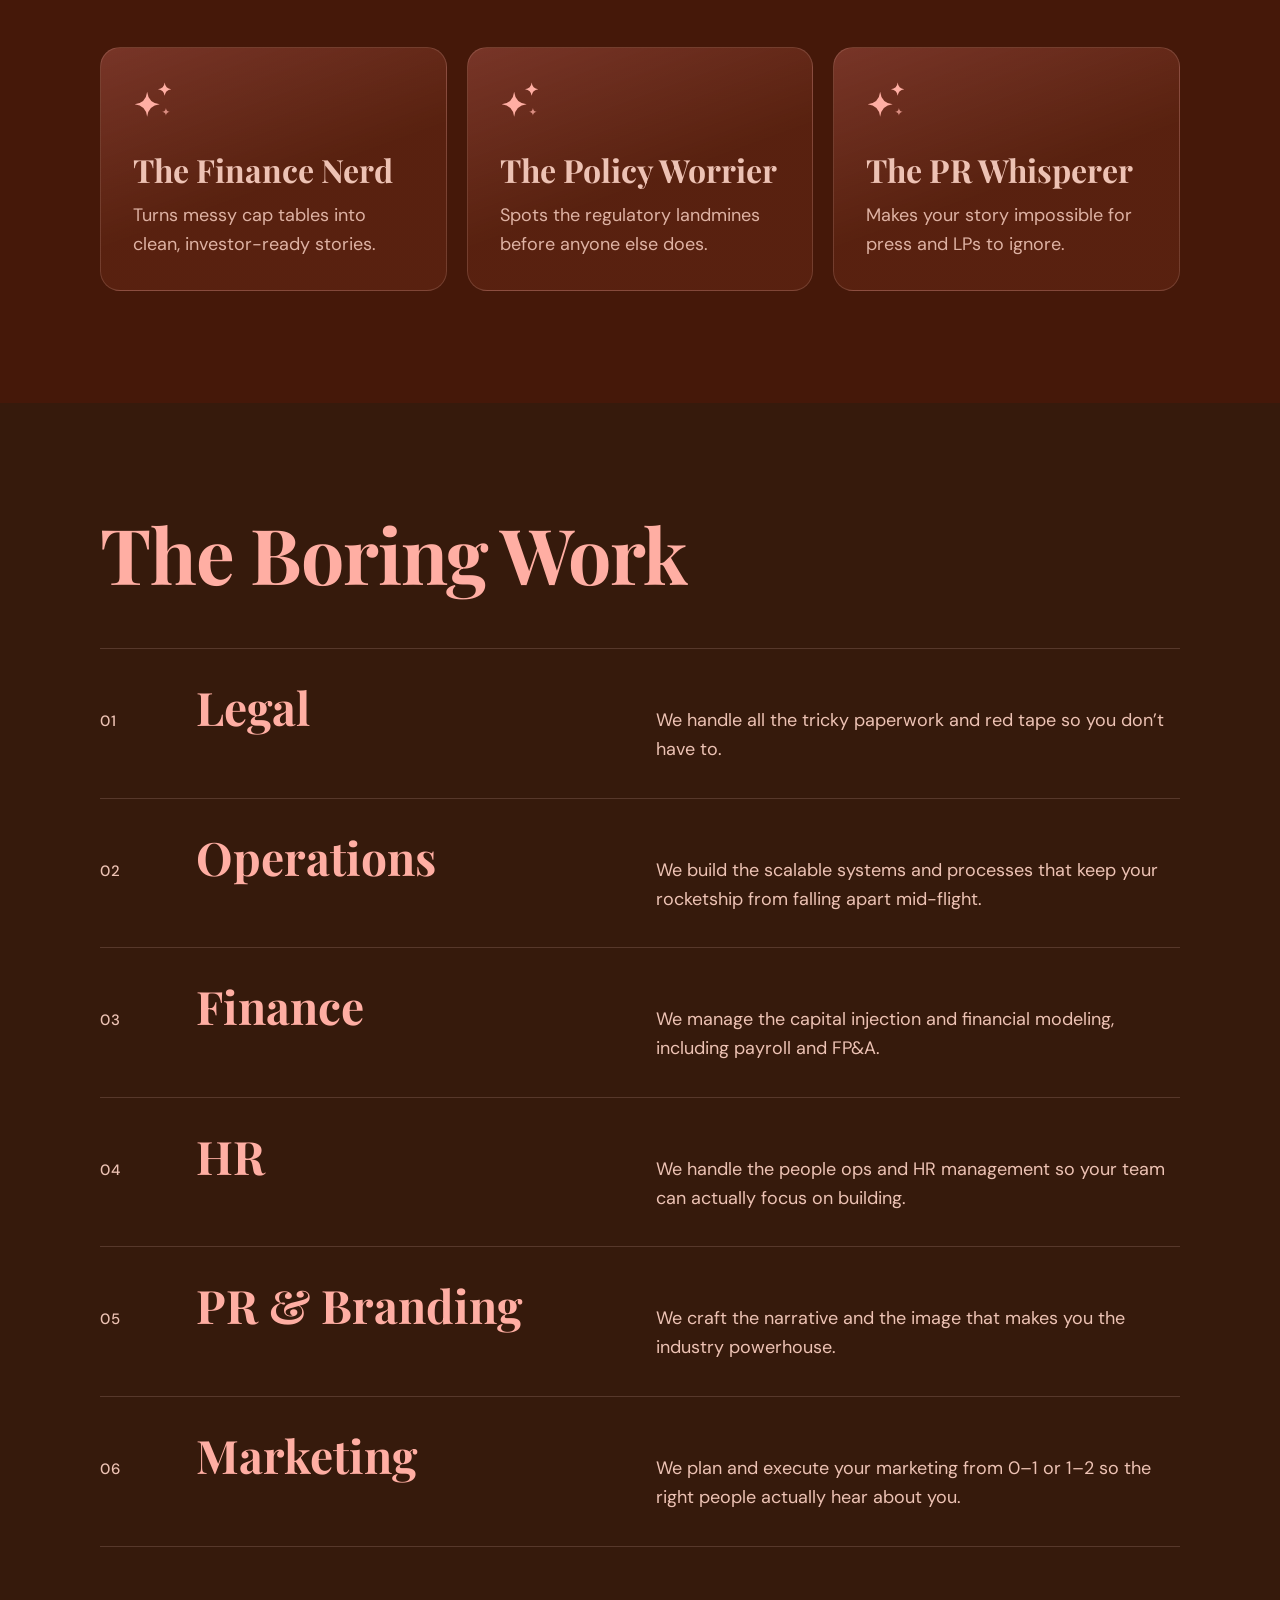
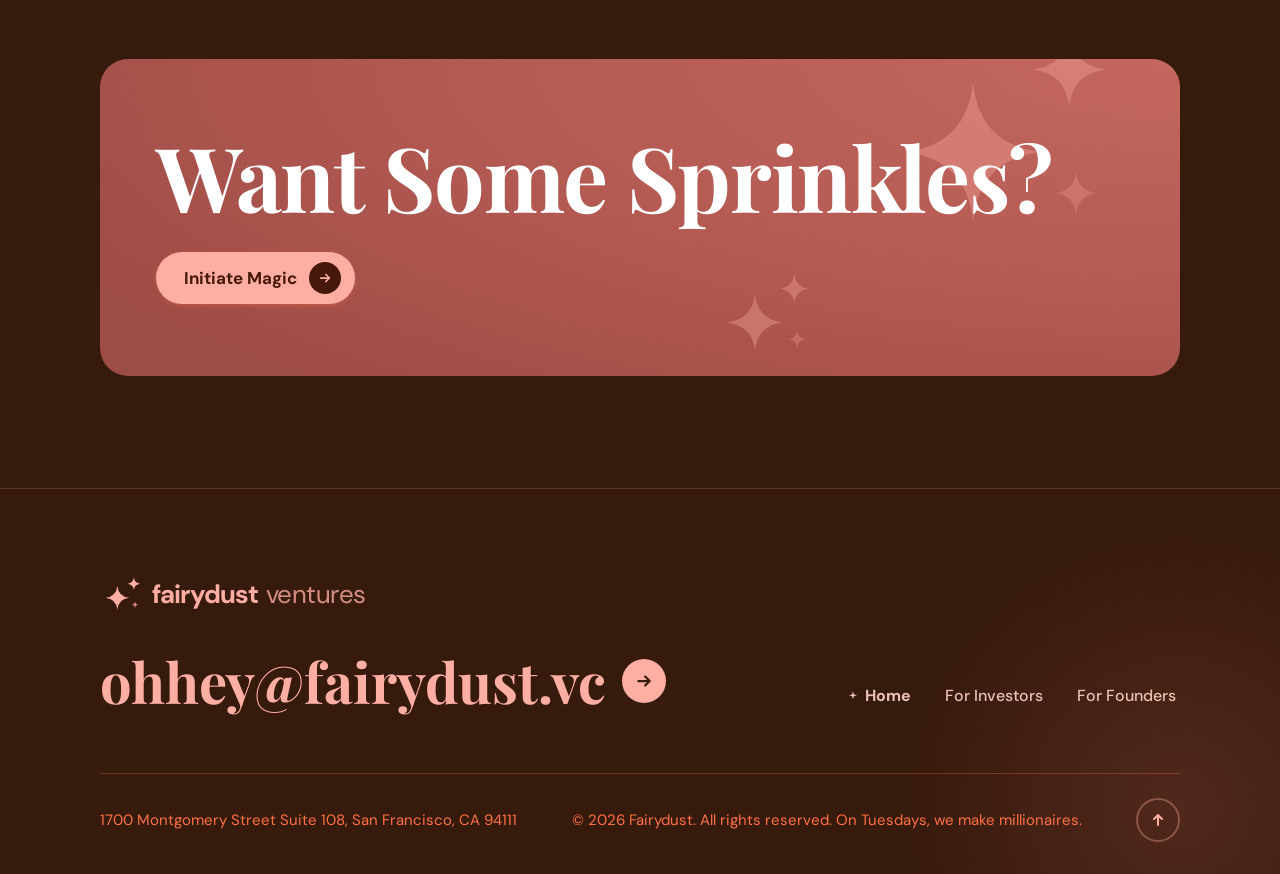
==== commit a30b1e19: "Hero mark magic (pop-in, glint, flares, stardust, hover spread); remove Magic Logic lines duplicated" ====
--- a/index.html
+++ b/index.html
@@ -13,7 +13,7 @@
   <link rel="preconnect" href="https://fonts.googleapis.com" />
   <link rel="preconnect" href="https://fonts.gstatic.com" crossorigin />
   <link href="https://fonts.googleapis.com/css2?family=Playfair+Display:wght@600;700&family=DM+Sans:opsz,wght@9..40,400;9..40,500;9..40,700&display=swap" rel="stylesheet" />
-  <link rel="stylesheet" href="styles.css?v=6acfe1db" />
+  <link rel="stylesheet" href="styles.css?v=a9a85628" />
   <script>document.documentElement.classList.add("js")</script>
 </head>
 <body id="top">
@@ -43,7 +43,7 @@
           </div>
         </div>
         <div class="hero-star" aria-hidden="true" data-tilt>
-          <svg viewBox="0 0 48 48" class="hs-svg"><defs><linearGradient id="hsg" x1="0" y1="0" x2="1" y2="1"><stop offset="0" stop-color="#ffaea3"/><stop offset=".5" stop-color="#ff7143"/><stop offset="1" stop-color="#b35a53"/></linearGradient><linearGradient id="hsg2" x1="0" y1="0" x2="1" y2="1"><stop offset="0" stop-color="#ffaea3"/><stop offset="1" stop-color="#ff7143"/></linearGradient></defs><path class="s1" fill="url(#hsg)" d="M17 14Q18.50 27.50 32 29Q18.50 30.50 17 44Q15.50 30.50 2 29Q15.50 27.50 17 14Z"/><path class="s2" fill="url(#hsg2)" d="M38 3Q38.80 10.20 46 11Q38.80 11.80 38 19Q37.20 11.80 30 11Q37.20 10.20 38 3Z"/><path class="s3" fill="#b35a53" d="M39.5 33.5Q39.95 37.55 44.0 38Q39.95 38.45 39.5 42.5Q39.05 38.45 35.0 38Q39.05 37.55 39.5 33.5Z"/></svg>
+          <svg viewBox="0 0 48 48" class="hs-svg"><defs><linearGradient id="hsg" x1="0" y1="0" x2="1" y2="1"><stop offset="0" stop-color="#ffaea3"/><stop offset=".5" stop-color="#ff7143"/><stop offset="1" stop-color="#b35a53"/></linearGradient><linearGradient id="hsg2" x1="0" y1="0" x2="1" y2="1"><stop offset="0" stop-color="#ffaea3"/><stop offset="1" stop-color="#ff7143"/></linearGradient><linearGradient id="glint" x1="0" y1="0" x2="1" y2="0"><stop offset="0" stop-color="#fff" stop-opacity="0"/><stop offset=".5" stop-color="#fff" stop-opacity=".75"/><stop offset="1" stop-color="#fff" stop-opacity="0"/></linearGradient><clipPath id="hsclip"><path d="M17 14Q18.50 27.50 32 29Q18.50 30.50 17 44Q15.50 30.50 2 29Q15.50 27.50 17 14Z"/><path d="M38 3Q38.80 10.20 46 11Q38.80 11.80 38 19Q37.20 11.80 30 11Q37.20 10.20 38 3Z"/><path d="M39.5 33.5Q39.95 37.55 44.0 38Q39.95 38.45 39.5 42.5Q39.05 38.45 35.0 38Q39.05 37.55 39.5 33.5Z"/></clipPath></defs><g class="dust"><circle cx="44.28" cy="29.44" r="0.55" fill="#ff7143" style="--o:0.7"/><circle cx="27.99" cy="46.65" r="0.4" fill="#b35a53" style="--o:0.5"/><circle cx="8.68" cy="36.86" r="0.45" fill="#ffaea3" style="--o:0.9"/><circle cx="3.33" cy="16.48" r="0.5" fill="#ff7143" style="--o:0.6"/><circle cx="19.08" cy="5.65" r="0.35" fill="#b35a53" style="--o:0.6"/><circle cx="41.62" cy="9.22" r="0.4" fill="#ffaea3" style="--o:0.8"/></g><g class="g1"><path class="s1" fill="url(#hsg)" d="M17 14Q18.50 27.50 32 29Q18.50 30.50 17 44Q15.50 30.50 2 29Q15.50 27.50 17 14Z"/></g><g class="g2"><path class="s2" fill="url(#hsg2)" d="M38 3Q38.80 10.20 46 11Q38.80 11.80 38 19Q37.20 11.80 30 11Q37.20 10.20 38 3Z"/></g><g class="g3"><path class="s3" fill="#b35a53" d="M39.5 33.5Q39.95 37.55 44.0 38Q39.95 38.45 39.5 42.5Q39.05 38.45 35.0 38Q39.05 37.55 39.5 33.5Z"/></g><g clip-path="url(#hsclip)"><rect class="glint" x="-14" y="-10" width="12" height="70" fill="url(#glint)" transform="rotate(20 24 24)"/></g><path class="flare f1" fill="#fff" d="M0 -2.2Q0.26 -0.26 2.2 0Q0.26 0.26 0 2.2Q-0.26 0.26 -2.2 0Q-0.26 -0.26 0 -2.2Z" transform="translate(17 14.5)"/><path class="flare f2" fill="#fff" d="M0 -2.2Q0.26 -0.26 2.2 0Q0.26 0.26 0 2.2Q-0.26 0.26 -2.2 0Q-0.26 -0.26 0 -2.2Z" transform="translate(45.5 11)"/><path class="flare f3" fill="#fff" d="M0 -2.2Q0.26 -0.26 2.2 0Q0.26 0.26 0 2.2Q-0.26 0.26 -2.2 0Q-0.26 -0.26 0 -2.2Z" transform="translate(32 29)"/></svg>
         </div>
       </div>
     </section>
@@ -54,9 +54,7 @@
       <div class="wrap magic-grid">
         <h2 class="h2 reveal">The Magic Logic</h2>
         <div class="magic-body reveal">
-          <p class="first">Yes. We inject capital.</p>
-          <p class="lead">But we don't just inject capital; we sprinkle the operational magic required to scale.</p>
-          <p>Our team of operators handles the legal, finance, and PR heavy lifting, allowing your startup to focus on the vision while we handle the boring work.</p>
+          <p class="first">Our team of operators handles the legal, finance, and PR heavy lifting, allowing your startup to focus on the vision while we handle the boring work.</p>
           <p class="quiet">We are the fairydust sprinklers, turning ambitious ideas into industry powerhouses with surgical precision and a sprinkle of mystery.</p>
         </div>
       </div>
--- a/styles.css
+++ b/styles.css
@@ -203,14 +203,42 @@
   position: relative; width: 88%; height: auto; overflow: visible;
   filter: drop-shadow(0 18px 30px rgba(179, 90, 83, .28));
 }
-.hs-svg path { transform-box: fill-box; transform-origin: center; }
-.hs-svg .s1 { animation: float1 7s ease-in-out infinite; }
-.hs-svg .s2 { animation: float2 5.5s ease-in-out -1.5s infinite; }
-.hs-svg .s3 { animation: float3 4.5s ease-in-out -.8s infinite; }
-@keyframes breathe { 0%, 100% { transform: scale(.92); opacity: .75; } 50% { transform: scale(1.04); opacity: 1; } }
+.hs-svg path, .hs-svg g { transform-box: fill-box; transform-origin: center; }
+/* 1. Entrance: stars pop in one after another, then float */
+.hs-svg .s1 { animation: pop .9s var(--ease) .1s both, float1 7s ease-in-out 1s infinite; }
+.hs-svg .s2 { animation: pop .9s var(--ease) .35s both, float2 5.5s ease-in-out 1.25s infinite; }
+.hs-svg .s3 { animation: pop .9s var(--ease) .55s both, float3 4.5s ease-in-out 1.45s infinite; }
+@keyframes pop { 0% { transform: scale(0) rotate(-40deg); opacity: 0; } 60% { transform: scale(1.12) rotate(6deg); opacity: 1; } 100% { transform: scale(1) rotate(0); } }
 @keyframes float1 { 0%, 100% { transform: translate(0, 0) scale(1); } 50% { transform: translate(-1px, -1.5px) scale(1.03); } }
 @keyframes float2 { 0%, 100% { transform: translate(0, 0) scale(1) rotate(0deg); } 50% { transform: translate(1.5px, -2px) scale(.9) rotate(12deg); } }
 @keyframes float3 { 0%, 100% { transform: translate(0, 0) scale(1); opacity: 1; } 50% { transform: translate(1.5px, 1px) scale(1.35); opacity: .7; } }
+
+/* 2. Glint: a band of light sweeps across the stars every few seconds */
+.hs-svg .glint { transform-box: view-box; transform-origin: 24px 24px; animation: glint 5.5s ease-in-out 1.6s infinite; }
+@keyframes glint { 0% { transform: rotate(20deg) translateX(0); } 30%, 100% { transform: rotate(20deg) translateX(70px); } }
+
+/* 3. Flares twinkle at the star tips */
+.hs-svg .flare { transform-box: fill-box; opacity: 0; }
+.hs-svg .f1 { animation: flare 4s ease-in-out 1.8s infinite; }
+.hs-svg .f2 { animation: flare 4s ease-in-out 3.1s infinite; }
+.hs-svg .f3 { animation: flare 4s ease-in-out 4.3s infinite; }
+@keyframes flare { 0%, 100% { opacity: 0; scale: .2; rotate: 0deg; } 12% { opacity: 1; scale: 1; rotate: 45deg; } 26% { opacity: 0; scale: .3; rotate: 90deg; } }
+
+/* 4. Stardust circles slowly inside the glow */
+.hs-svg .dust { transform-box: view-box; transform-origin: 24px 24px; animation: orbit 40s linear infinite; }
+.hs-svg .dust circle { opacity: var(--o); animation: blink 3s ease-in-out infinite; }
+.hs-svg .dust circle:nth-child(2n) { animation-delay: -1.5s; }
+.hs-svg .dust circle:nth-child(3n) { animation-delay: -.7s; }
+@keyframes orbit { to { transform: rotate(360deg); } }
+@keyframes blink { 50% { opacity: .15; } }
+
+/* 5. Hover: the stars drift apart a little */
+.hs-svg .g1, .hs-svg .g2, .hs-svg .g3 { transition: transform .6s var(--ease); }
+@media (hover: hover) {
+  .hero-star:hover .g1 { transform: translate(-1.5px, 1.5px); }
+  .hero-star:hover .g2 { transform: translate(2px, -2px) rotate(15deg); }
+  .hero-star:hover .g3 { transform: translate(2.5px, 2px); }
+}
 @keyframes glow {
   0%, 100% { filter: drop-shadow(0 0 0 rgba(255, 174, 163, 0)); transform: scale(1); }
   50% { filter: drop-shadow(0 0 22px rgba(255, 174, 163, .45)); transform: scale(1.03); }
@@ -229,7 +257,7 @@
 .magic .h2 { color: var(--rose); }
 .magic-grid { display: grid; grid-template-columns: 5fr 7fr; gap: 64px; align-items: start; }
 .magic-body { display: flex; flex-direction: column; gap: 24px; }
-.magic-body .first { font-family: var(--display); font-weight: 600; font-size: clamp(28px, 3vw, 38px); line-height: 1.15; color: var(--pink); }
+.magic-body .first { font-family: var(--display); font-weight: 600; font-size: clamp(26px, 2.6vw, 34px); line-height: 1.25; color: var(--pink); }
 .magic-body p { color: var(--pink); }
 .magic-body p.quiet { color: var(--blush); opacity: .9; }
 
@@ -446,7 +474,8 @@
 .motto blockquote::before { content: "“"; display: block; font-size: 1.6em; line-height: .6; color: var(--rose); margin-bottom: 8px; }
 
 @media (prefers-reduced-motion: reduce) {
-  .tw, .shimmer, .hero-star::before, .hs-svg path { animation: none; }
+  .tw, .shimmer, .hero-star::before, .hs-svg path, .hs-svg .glint, .hs-svg .dust, .hs-svg .dust circle { animation: none; }
+  .hs-svg .flare { display: none; }
   .hs-svg { transition: none; }
   .btn, .btn-ic, .nav-links a { transition: none; }
   .shimmer { color: var(--brown-700); background: none; }
